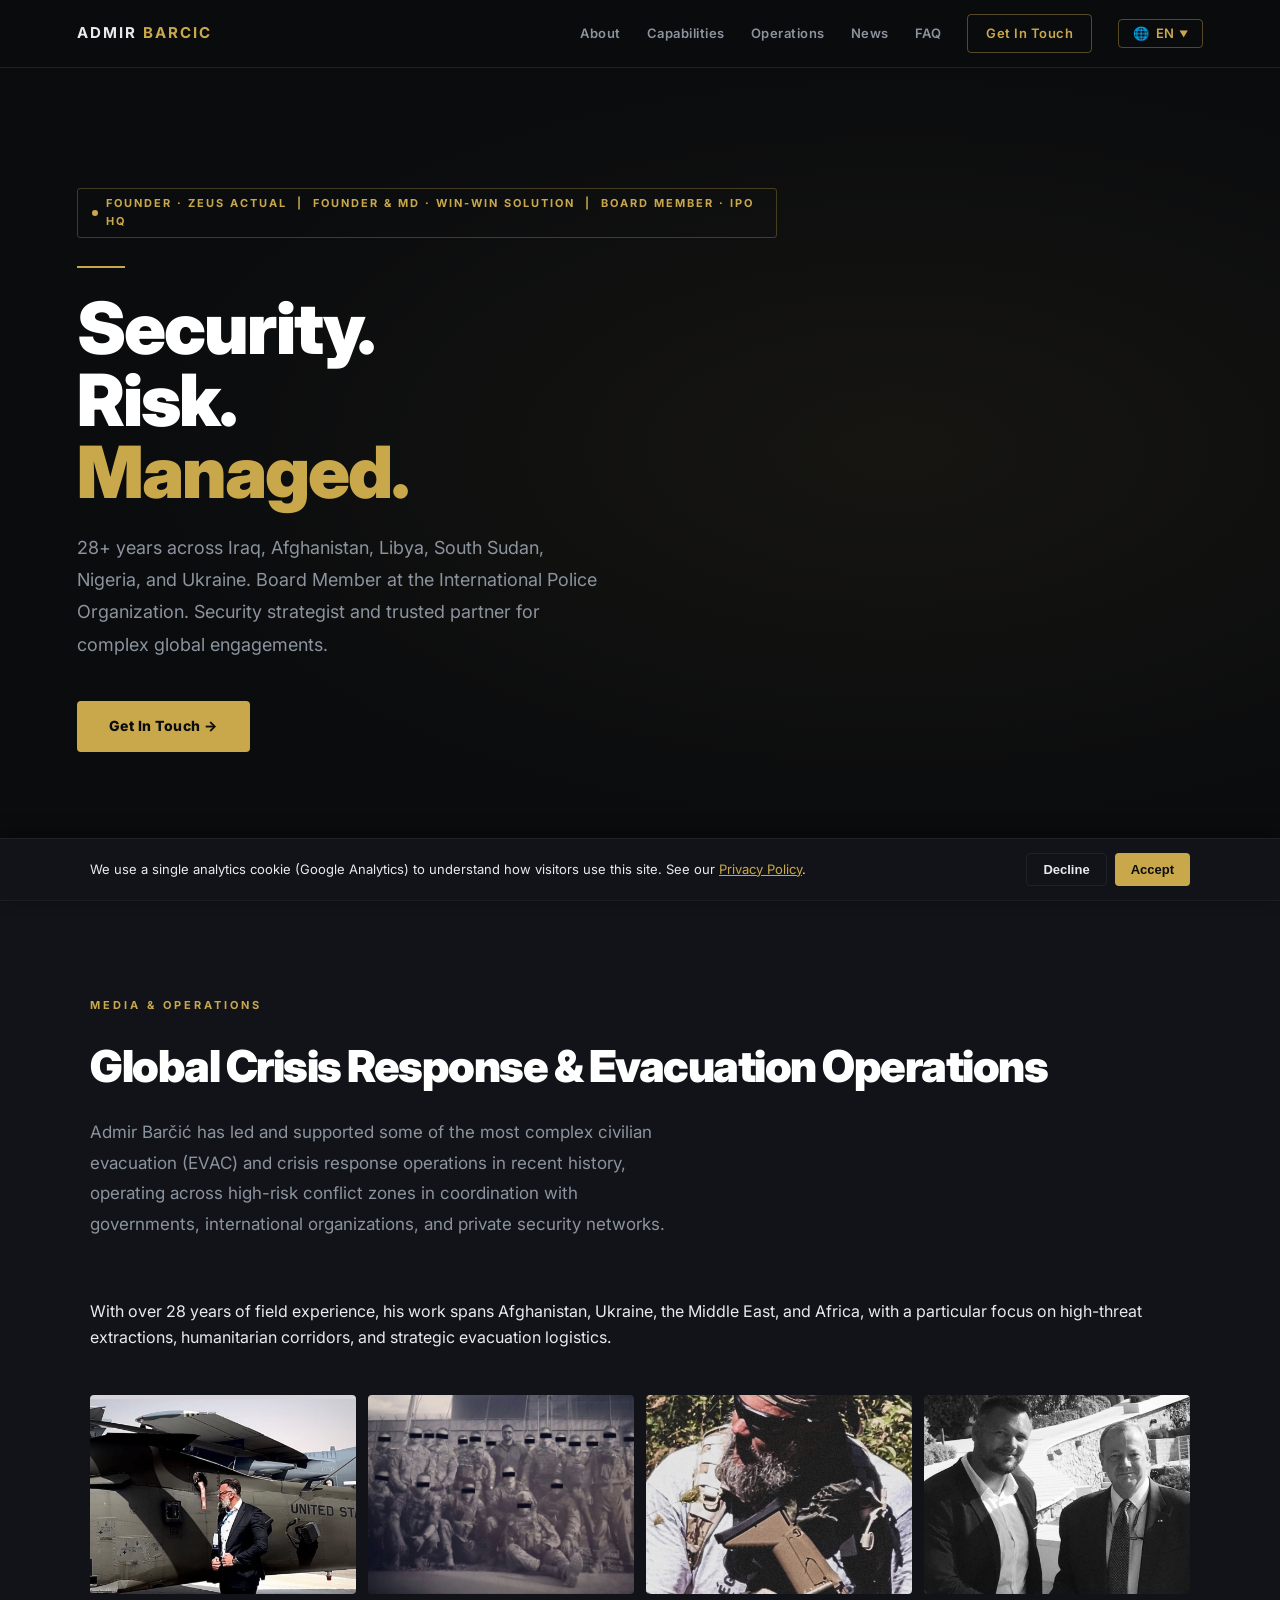
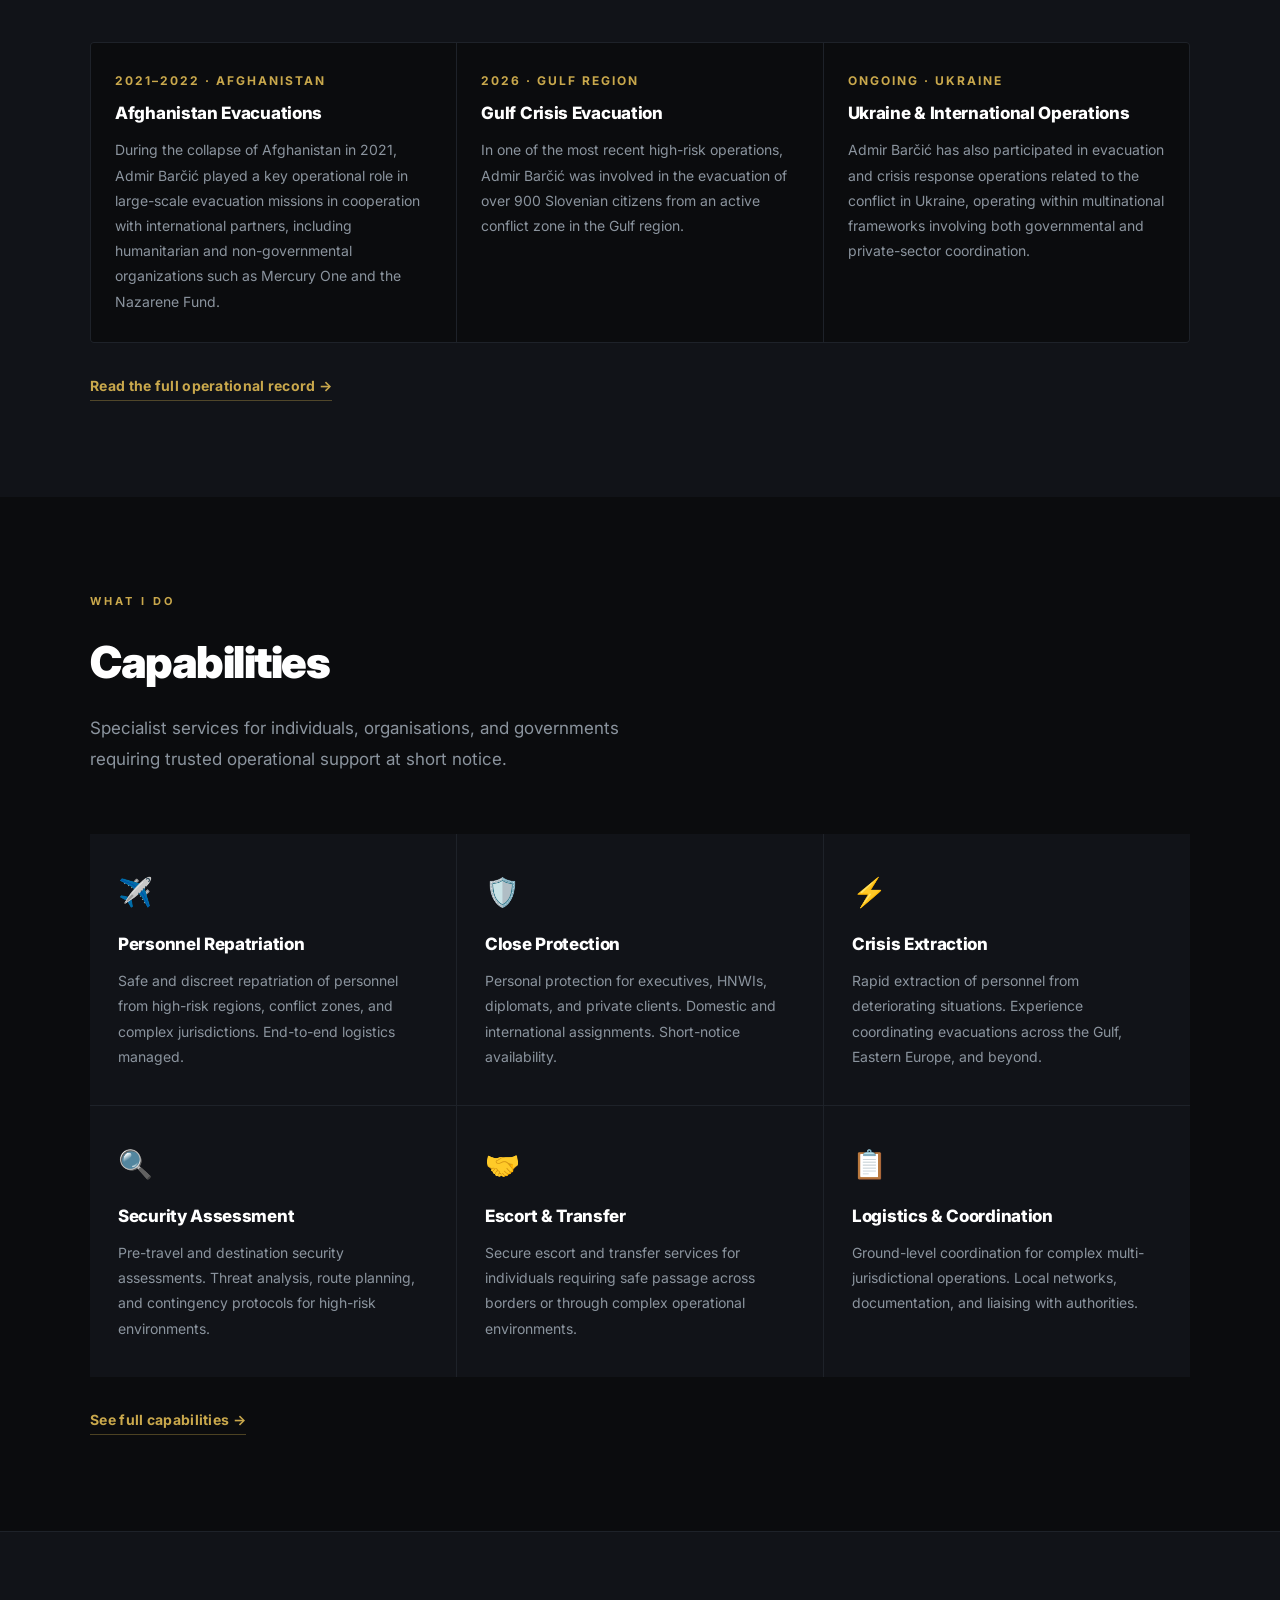
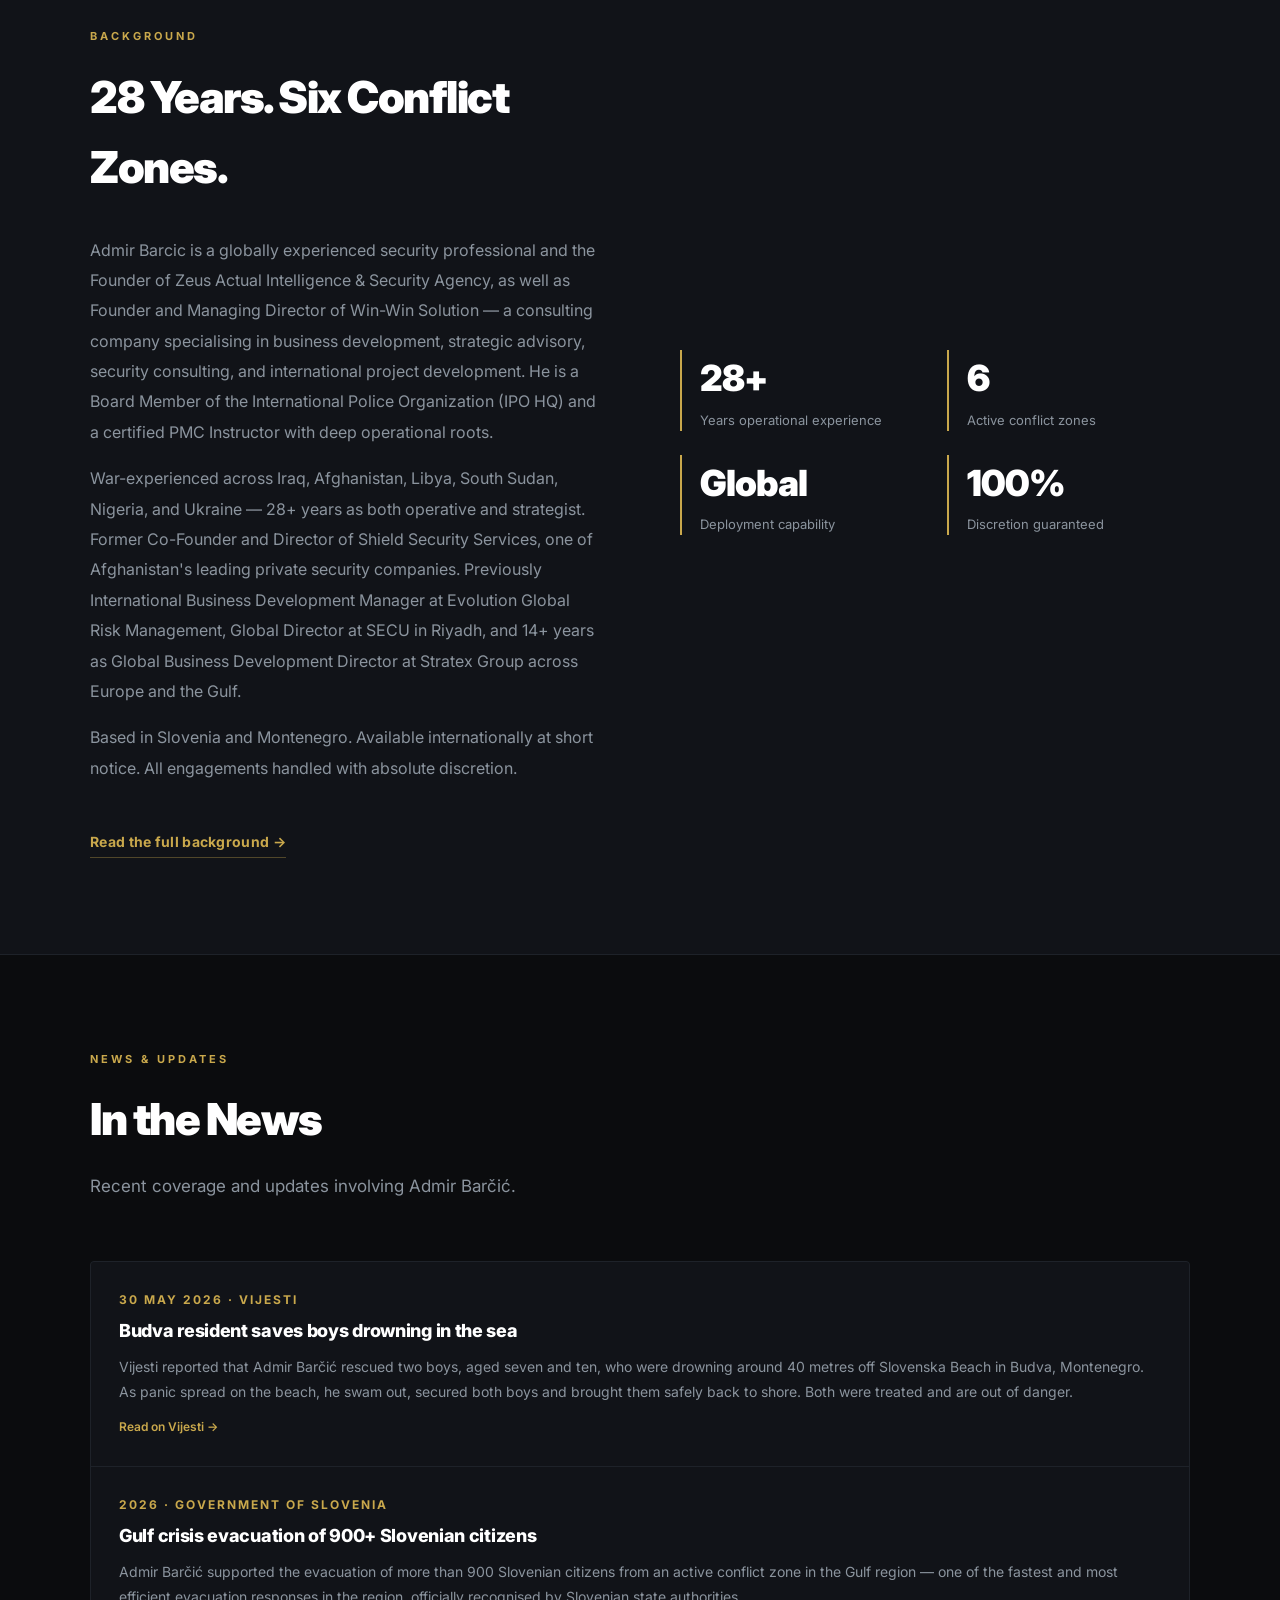
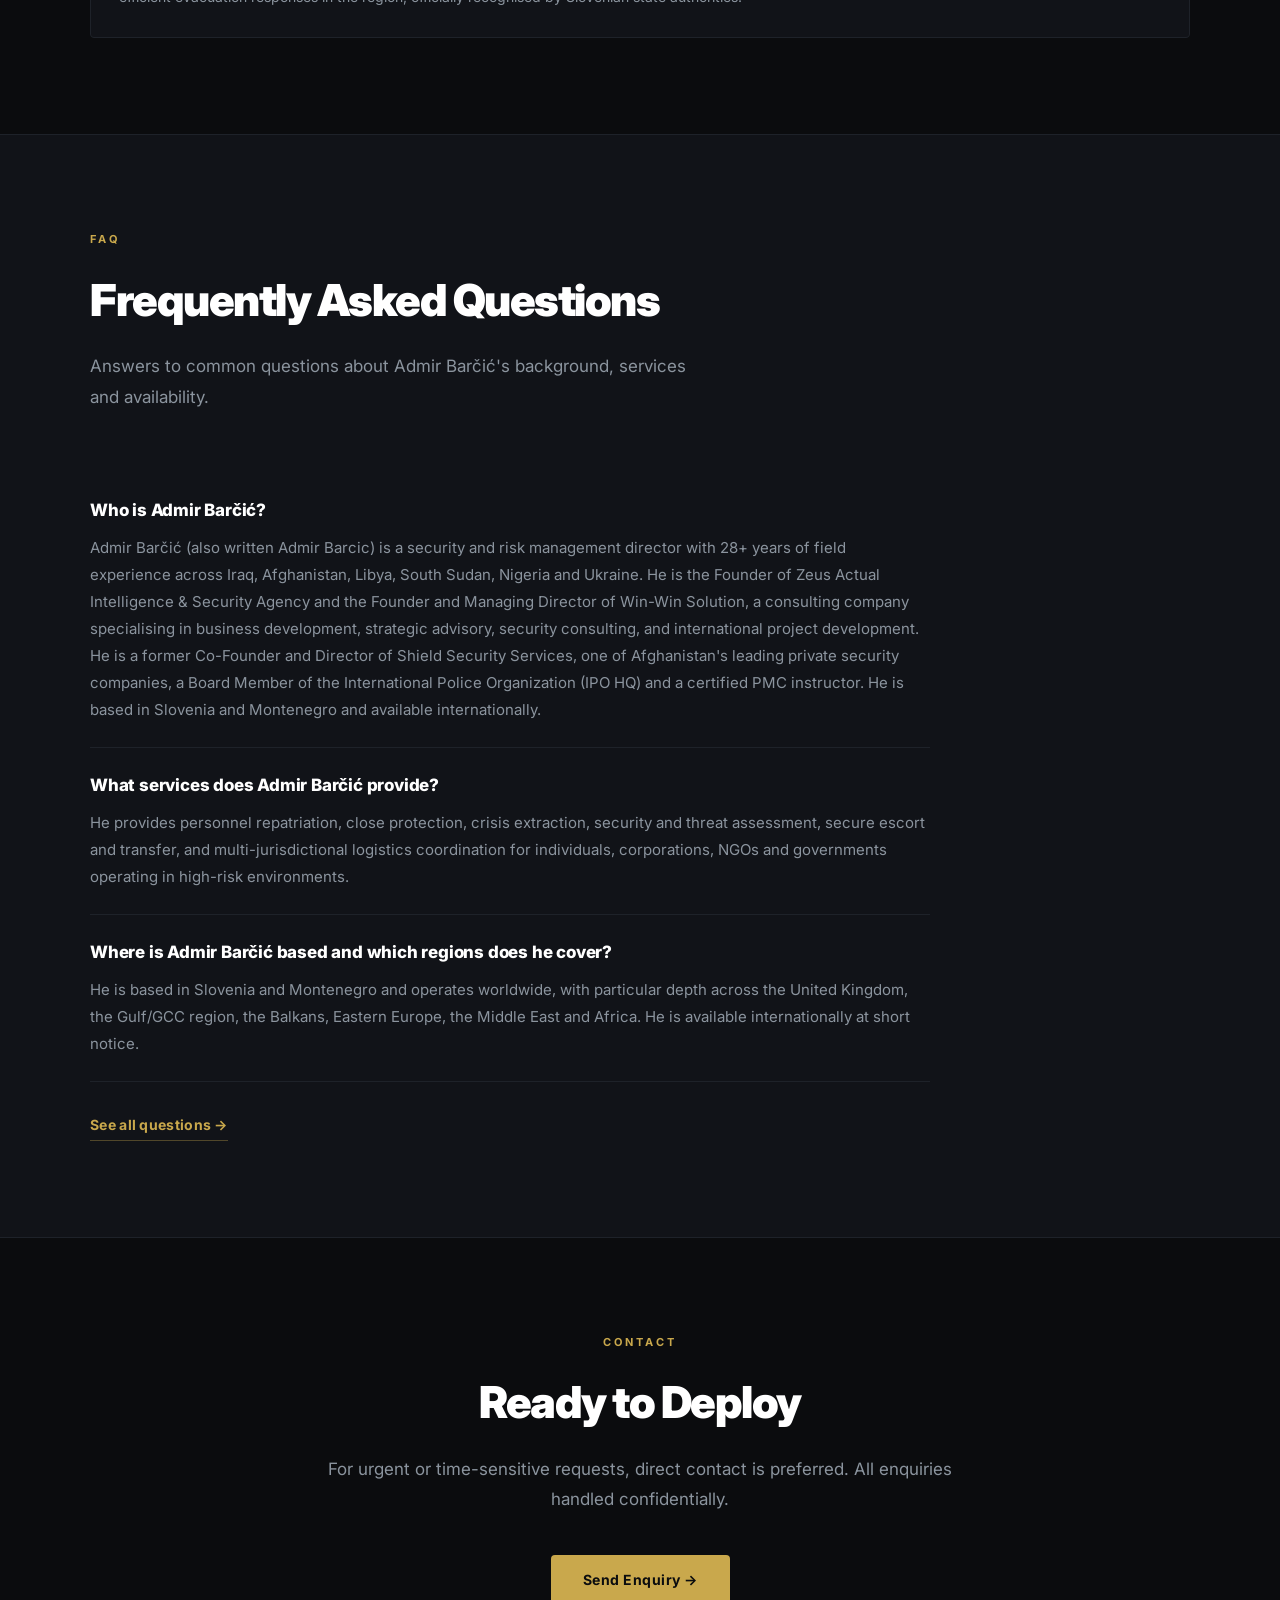
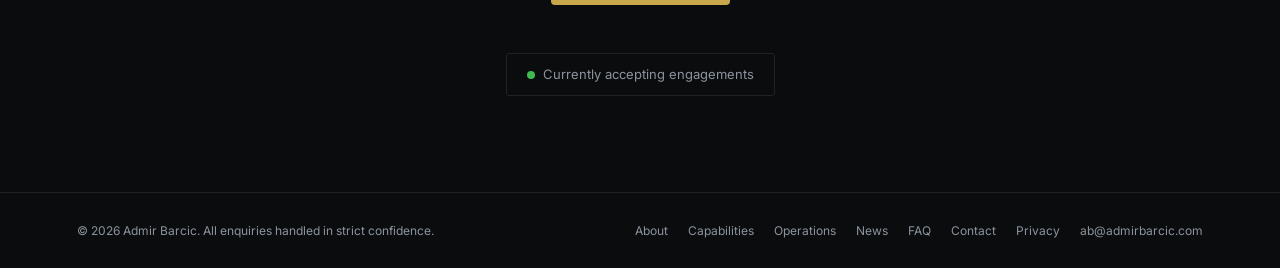
==== index.html @ 10a552c1 "Tidy site: mobile nav, consistent chrome, condensed homepage Navigation - Add a hamburger menu below" ====
<!DOCTYPE html>
<html lang="en">
<head>
<meta charset="UTF-8">
<meta name="viewport" content="width=device-width,initial-scale=1">
<title>Admir Barcic — Founder, Zeus Actual & Win-Win Solution | Security & Risk Management</title>
<meta name="description" content="Founder of Zeus Actual Intelligence &amp; Security Agency and Win-Win Solution, with 28+ years of security and risk management experience across Iraq, Afghanistan, Libya, South Sudan, Nigeria and Ukraine.">
<meta name="robots" content="index, follow">

<!-- Favicon -->
<link rel="icon" type="image/svg+xml" href="data:image/svg+xml,<svg xmlns='http://www.w3.org/2000/svg' viewBox='0 0 100 100'><rect width='100' height='100' rx='12' fill='%230b0c0e'/><text y='.9em' font-size='80' x='10' fill='%23c9a84c' font-family='serif' font-weight='bold'>A</text></svg>">
<link rel="shortcut icon" href="data:image/svg+xml,<svg xmlns='http://www.w3.org/2000/svg' viewBox='0 0 100 100'><rect width='100' height='100' rx='12' fill='%230b0c0e'/><text y='.9em' font-size='80' x='10' fill='%23c9a84c' font-family='serif' font-weight='bold'>A</text></svg>">

<!-- Open Graph -->
<meta property="og:type" content="website">
<meta property="og:url" content="https://admirbarcic.com">
<meta property="og:title" content="Admir Barcic — Founder, Zeus Actual & Win-Win Solution | Security & Risk Management">
<meta property="og:description" content="28+ years of security and risk management experience across Iraq, Afghanistan, Libya, South Sudan, Nigeria and Ukraine. Founder of Zeus Actual Intelligence &amp; Security Agency and Win-Win Solution.">
<meta property="og:image" content="https://admirbarcic.com/og-image.png">
<meta property="og:image:width" content="1200">
<meta property="og:image:height" content="630">
<meta property="og:site_name" content="Admir Barcic">

<!-- Twitter Card -->
<meta name="twitter:card" content="summary_large_image">
<meta name="twitter:title" content="Admir Barcic — Founder, Zeus Actual & Win-Win Solution | Security & Risk Management">
<meta name="twitter:description" content="28+ years of security and risk management experience across Iraq, Afghanistan, Libya, South Sudan, Nigeria and Ukraine.">
<meta name="twitter:image" content="https://admirbarcic.com/og-image.png">

<!-- SEO -->
<link rel="canonical" href="https://admirbarcic.com">
<meta name="author" content="Admir Barcic">
<meta name="keywords" content="security risk management, global director, crisis management, threat assessment, close protection, hostile environment, conflict zone security, personnel repatriation, crisis extraction, Afghanistan Iraq Libya security, Gulf evacuation, Balkans security, Zeus Actual Intelligence and Security Agency, Win-Win Solution, Shield Security Services">
<meta name="geo.region" content="GB">
<meta name="language" content="en">

<!-- Schema.org structured data -->
<script type="application/ld+json">
{
"@context": "https://schema.org",
"@graph": [
{
"@type": "Person",
"@id": "https://admirbarcic.com/#person",
"name": "Admir Barčić",
"alternateName": "Admir Barcic",
"jobTitle": "Founder, Zeus Actual Intelligence & Security Agency; Founder and Managing Director, Win-Win Solution",
"description": "Security and risk management strategist with 28+ years of field experience across Iraq, Afghanistan, Libya, South Sudan, Nigeria and Ukraine. Founder of Zeus Actual Intelligence & Security Agency and Founder and Managing Director of Win-Win Solution. Former Co-Founder and Director of Shield Security Services, one of Afghanistan's leading private security companies. Board Member at the International Police Organization (IPO HQ). PMC Instructor.",
"url": "https://admirbarcic.com/",
"image": "https://admirbarcic.com/admir.jpg",
"nationality": {"@type": "Country", "name": "Bosnia and Herzegovina"},
"homeLocation": {"@type": "Place", "name": "Budva, Montenegro"},
"workLocation": [
{"@type": "Country", "name": "Slovenia"},
{"@type": "Country", "name": "Montenegro"}
],
"email": "ab@admirbarcic.com",
"worksFor": [
{"@id": "https://admirbarcic.com/#zeus"},
{"@id": "https://admirbarcic.com/#winwin"}
],
"alumniOf": {"@id": "https://admirbarcic.com/#shield"},
"memberOf": {"@id": "https://admirbarcic.com/#ipo"},
"subjectOf": {"@id": "https://admirbarcic.com/#news-rescue"},
"knowsLanguage": ["English", "Slovenian", "Bosnian"],
"knowsAbout": [
"Security Risk Management",
"Crisis Management",
"Civilian Evacuation Operations",
"Threat Assessment",
"Close Protection",
"Hostile Environment Operations",
"Multi-jurisdictional Operations",
"Humanitarian Logistics",
"Private Military Contracting"
],
"hasOccupation": {
"@type": "Occupation",
"name": "Security & Risk Management Director",
"occupationalCategory": "Security Services"
}
},
{
"@type": "Organization",
"@id": "https://admirbarcic.com/#zeus",
"name": "Zeus Actual Intelligence & Security Agency",
"description": "Intelligence and security agency founded by Admir Barčić, providing intelligence, security and risk services to governments, international organisations and private clients.",
"founder": {"@id": "https://admirbarcic.com/#person"},
"employee": {"@id": "https://admirbarcic.com/#person"}
},
{
"@type": "Organization",
"@id": "https://admirbarcic.com/#winwin",
"name": "Win-Win Solution",
"description": "Consulting company specialising in business development, strategic advisory, security consulting, and international project development.",
"founder": {"@id": "https://admirbarcic.com/#person"},
"employee": {"@id": "https://admirbarcic.com/#person"}
},
{
"@type": "Organization",
"@id": "https://admirbarcic.com/#shield",
"name": "Shield Security Services",
"description": "One of Afghanistan's leading private security companies. Co-founded by Admir Barčić, who served as Director.",
"founder": {"@id": "https://admirbarcic.com/#person"}
},
{
"@type": "Organization",
"@id": "https://admirbarcic.com/#egrm",
"name": "Evolution Global Risk Management",
"description": "Global risk management firm providing security, crisis response and evacuation services to governments, international organisations and private clients."
},
{
"@type": "Organization",
"@id": "https://admirbarcic.com/#ipo",
"name": "International Police Organization",
"alternateName": "IPO HQ"
},
{
"@type": "NewsArticle",
"@id": "https://admirbarcic.com/#news-rescue",
"headline": "Budva resident saves boys drowning in the sea",
"datePublished": "2026-05-30",
"author": {"@type": "Person", "name": "Vuk Lajović"},
"publisher": {"@type": "NewsMediaOrganization", "name": "Vijesti", "url": "https://www.vijesti.me/"},
"url": "https://en.vijesti.me/news-b/society/810983/Budva-resident-saves-boys-drowning-in-the-sea",
"about": {"@id": "https://admirbarcic.com/#person"},
"description": "Admir Barčić rescued two boys, aged seven and ten, who were drowning off Slovenska Beach in Budva, Montenegro, swimming both safely to shore."
},
{
"@type": "ProfessionalService",
"@id": "https://admirbarcic.com/#service",
"name": "Admir Barčić — Security & Risk Consulting",
"url": "https://admirbarcic.com/",
"provider": {"@id": "https://admirbarcic.com/#person"},
"areaServed": [
{"@type": "Place", "name": "Worldwide"},
{"@type": "Country", "name": "United Kingdom"},
{"@type": "Place", "name": "Gulf Cooperation Council (GCC) region"},
{"@type": "Country", "name": "Slovenia"},
{"@type": "Country", "name": "Montenegro"},
{"@type": "Place", "name": "Balkans"},
{"@type": "Place", "name": "Middle East"},
{"@type": "Place", "name": "Africa"}
],
"availableChannel": {
"@type": "ServiceChannel",
"serviceUrl": "https://admirbarcic.com/#contact",
"availableLanguage": ["English", "Slovenian", "Bosnian"]
},
"serviceType": [
"Personnel Repatriation",
"Close Protection",
"Crisis Extraction",
"Security Assessment",
"Secure Escort and Transfer",
"Logistics and Multi-jurisdictional Coordination"
]
},
{
"@type": "WebSite",
"@id": "https://admirbarcic.com/#website",
"url": "https://admirbarcic.com/",
"name": "Admir Barčić",
"publisher": {"@id": "https://admirbarcic.com/#person"},
"inLanguage": "en"
}
]
}
</script>
<link rel="preconnect" href="https://fonts.googleapis.com">
<link rel="preconnect" href="https://fonts.gstatic.com" crossorigin>
<link href="https://fonts.googleapis.com/css2?family=Inter:wght@400;500;600;700;800;900&display=swap" rel="stylesheet">
<link rel="stylesheet" href="/css/site.css">
<style>
html,body{background:var(--bg);color:var(--text);font-family:'Inter',sans-serif;line-height:1.6;-webkit-font-smoothing:antialiased;overflow-x:hidden}


/* HERO */
.hero{min-height:100vh;display:flex;align-items:center;padding:120px 6% 80px;position:relative;overflow:hidden}
.hero::before{content:'';position:absolute;top:0;left:0;right:0;bottom:0;background:radial-gradient(ellipse at 70% 50%,rgba(201,168,76,.06) 0%,transparent 60%)}
.hero-inner{max-width:700px;position:relative;z-index:1}
.hero-badge{display:inline-flex;align-items:center;gap:8px;font-size:11px;font-weight:700;text-transform:uppercase;letter-spacing:2px;color:var(--accent);margin-bottom:28px;padding:6px 14px;border:1px solid rgba(201,168,76,.3);border-radius:3px}
.hero-badge::before{content:'';width:6px;height:6px;background:var(--accent);border-radius:50%;animation:pulse 2s infinite}
@keyframes pulse{0%,100%{opacity:1}50%{opacity:.3}}
h1{font-size:clamp(36px,6vw,72px);font-weight:900;letter-spacing:-2px;line-height:1.0;margin-bottom:24px;color:#fff}
h1 span{color:var(--accent)}
.hero-sub{font-size:18px;color:var(--muted);max-width:520px;line-height:1.8;margin-bottom:40px}
.hero-cta{display:inline-block;background:var(--accent);color:#0b0c0e;padding:14px 32px;font-size:14px;font-weight:800;text-decoration:none;letter-spacing:.5px;border-radius:4px;transition:.2s}
.hero-cta:hover{opacity:.85}
.hero-divider{width:48px;height:2px;background:var(--accent);margin-bottom:24px}
@media(max-width:900px){.hero{min-height:0;padding:112px 6% 64px}.hero-badge{line-height:1.7}}

/* SERVICES */
section{padding:96px 6%}
.section-inner{max-width:1100px;margin:0 auto}
.section-label{font-size:11px;font-weight:700;text-transform:uppercase;letter-spacing:3px;color:var(--accent);margin-bottom:16px}
h2{font-size:clamp(28px,4vw,44px);font-weight:900;letter-spacing:-1.5px;color:#fff;margin-bottom:16px}
.section-intro{font-size:17px;color:var(--muted);max-width:600px;line-height:1.8;margin-bottom:60px}

.services-grid{display:grid;grid-template-columns:repeat(3,1fr);gap:1px;background:var(--border)}
@media(max-width:700px){.services-grid{grid-template-columns:1fr}}
.service-card{background:var(--surface);padding:36px 28px;transition:.2s}
.service-card:hover{background:#161b22}
.service-icon{font-size:28px;margin-bottom:16px}
.service-card h3{font-size:17px;font-weight:800;color:#fff;margin-bottom:10px;letter-spacing:-.3px}
.service-card p{font-size:14px;color:var(--muted);line-height:1.8}

/* PROFILE */
.profile-section{background:var(--surface);border-top:1px solid var(--border);border-bottom:1px solid var(--border)}
.profile-inner{max-width:1100px;margin:0 auto;display:grid;grid-template-columns:1fr 1fr;gap:80px;align-items:center}
@media(max-width:768px){.profile-inner{grid-template-columns:1fr;gap:40px}}
.profile-stats{display:grid;grid-template-columns:1fr 1fr;gap:24px}
.stat{border-left:2px solid var(--accent);padding-left:18px}
.stat-num{font-size:36px;font-weight:900;color:#fff;letter-spacing:-1px}
.stat-label{font-size:13px;color:var(--muted);margin-top:2px}
.profile-text p{font-size:16px;color:var(--muted);line-height:1.9;margin-bottom:16px}

/* NEWS */
.news-list{display:grid;gap:1px;background:var(--border);border:1px solid var(--border);border-radius:4px;overflow:hidden}
.news-item{background:var(--surface);padding:28px;display:block;text-decoration:none;transition:.2s}
a.news-item:hover{background:#161b22}
.news-date{font-size:12px;font-weight:700;text-transform:uppercase;letter-spacing:2px;color:var(--accent);margin-bottom:8px}
.news-item h3{font-size:18px;font-weight:800;color:#fff;margin-bottom:8px;letter-spacing:-.3px}
.news-item p{font-size:14px;color:var(--muted);line-height:1.8}
.news-source{font-size:12px;font-weight:600;color:var(--accent);margin-top:12px;display:inline-block}

/* OPERATIONS MEDIA */
.ops-media{display:grid;grid-template-columns:repeat(4,1fr);gap:12px;margin:44px 0 0}
.ops-media img{width:100%;height:auto;aspect-ratio:4/3;object-fit:cover;object-position:center 25%;border-radius:4px;display:block}
@media(max-width:820px){.ops-media{grid-template-columns:repeat(2,1fr)}}

/* OPERATIONS HIGHLIGHTS */
.op-grid{display:grid;grid-template-columns:repeat(3,1fr);gap:1px;background:var(--border);border:1px solid var(--border);border-radius:4px;overflow:hidden;margin-top:48px}
@media(max-width:820px){.op-grid{grid-template-columns:1fr}}
.op-card{background:var(--bg);padding:28px 24px}
.op-date{font-size:12px;font-weight:700;text-transform:uppercase;letter-spacing:2px;color:var(--accent);margin-bottom:10px}
.op-card h3{font-size:17px;font-weight:800;color:#fff;margin-bottom:10px;letter-spacing:-.3px}
.op-card p{font-size:14px;color:var(--muted);line-height:1.8}

/* SECTION "read more" LINK */
.section-more{display:inline-block;margin-top:32px;font-size:14px;font-weight:700;color:var(--accent);text-decoration:none;letter-spacing:.3px;border-bottom:1px solid rgba(201,168,76,.35);padding-bottom:3px;transition:.2s}
.section-more:hover{border-bottom-color:var(--accent)}

/* FAQ */
.faq-list{max-width:840px}
.faq-item{border-bottom:1px solid var(--border);padding:24px 0}
.faq-item h3{font-size:17px;font-weight:800;color:#fff;margin-bottom:10px;letter-spacing:-.2px}
.faq-item p{font-size:15px;color:var(--muted);line-height:1.8}

/* CONTACT */
.contact-section{background:var(--bg)}
.contact-box{max-width:680px;margin:0 auto;text-align:center}
.contact-box h2{margin-bottom:16px}
.contact-box p{font-size:17px;color:var(--muted);margin-bottom:40px;line-height:1.8}
.contact-options{display:flex;gap:16px;justify-content:center;flex-wrap:wrap}
.contact-btn{padding:14px 32px;font-size:14px;font-weight:700;text-decoration:none;border-radius:4px;letter-spacing:.5px;transition:.2s}
.contact-btn.primary{background:var(--accent);color:#0b0c0e}
.contact-btn.primary:hover{opacity:.85}
.contact-btn.secondary{border:1px solid var(--border);color:var(--text)}
.contact-btn.secondary:hover{border-color:rgba(201,168,76,.4);color:var(--accent)}
.availability{display:inline-flex;align-items:center;gap:8px;font-size:13px;color:var(--muted);margin-top:28px;padding:10px 20px;border:1px solid var(--border);border-radius:3px}
.dot{width:8px;height:8px;background:#3fb950;border-radius:50%;animation:pulse 2s infinite}

</style>
</head>
<body>

<nav>
<a href="/" class="logo">Admir <span>Barcic</span></a>
<button class="nav-toggle" type="button" aria-label="Open menu" aria-expanded="false" aria-controls="nav-links"><span></span><span></span><span></span></button>
<div class="nav-links" id="nav-links">
<a href="/about.html" class="nav-link">About</a>
<a href="/capabilities.html" class="nav-link">Capabilities</a>
<a href="/operations/" class="nav-link">Operations</a>
<a href="/#news" class="nav-link">News</a>
<a href="/faq.html" class="nav-link">FAQ</a>
<a href="/contact.html" class="nav-cta">Get In Touch</a>
</div>
</nav>

<!-- HERO -->
<div class="hero">
<div class="hero-inner">
<div class="hero-badge">Founder · Zeus Actual &nbsp;|&nbsp; Founder &amp; MD · Win-Win Solution &nbsp;|&nbsp; Board Member · IPO HQ</div>
<div class="hero-divider"></div>
<h1>Security.<br>Risk.<br><span>Managed.</span></h1>
<p class="hero-sub">28+ years across Iraq, Afghanistan, Libya, South Sudan, Nigeria, and Ukraine. Board Member at the International Police Organization. Security strategist and trusted partner for complex global engagements.</p>
<a href="#contact" class="hero-cta">Get In Touch &rarr;</a>
</div>
</div>

<!-- OPERATIONS -->
<section id="operations" style="background:var(--surface);border-top:1px solid var(--border)">
<div class="section-inner">
<div class="section-label">Media & Operations</div>
<h2>Global Crisis Response & Evacuation Operations</h2>
<p class="section-intro">Admir Barčić has led and supported some of the most complex civilian evacuation (EVAC) and crisis response operations in recent history, operating across high-risk conflict zones in coordination with governments, international organizations, and private security networks.</p>

<p style="margin-bottom:40px">With over 28 years of field experience, his work spans Afghanistan, Ukraine, the Middle East, and Africa, with a particular focus on high-threat extractions, humanitarian corridors, and strategic evacuation logistics.</p>

<div class="ops-media">
<img src="admir-ops-1.jpg" alt="Admir Barčić coordinating field operations in a high-risk zone" width="961" height="1280" loading="lazy" decoding="async">
<img src="admir-ops-2.jpg" alt="Global crisis response operations overseen by Admir Barčić" width="1280" height="885" loading="lazy" decoding="async">
<img src="admir-ops-3.jpg" alt="Civilian evacuation operations coordinated by Admir Barčić" width="966" height="1210" loading="lazy" decoding="async">
<img src="admir-ops-4.jpg" alt="International security operations with Admir Barčić" width="966" height="967" loading="lazy" decoding="async">
</div>

<div class="op-grid">
<div class="op-card">
<div class="op-date">2021&ndash;2022 &middot; Afghanistan</div>
<h3>Afghanistan Evacuations</h3>
<p>During the collapse of Afghanistan in 2021, Admir Barčić played a key operational role in large-scale evacuation missions in cooperation with international partners, including humanitarian and non-governmental organizations such as Mercury One and the Nazarene Fund.</p>
</div>
<div class="op-card">
<div class="op-date">2026 &middot; Gulf region</div>
<h3>Gulf Crisis Evacuation</h3>
<p>In one of the most recent high-risk operations, Admir Barčić was involved in the evacuation of over 900 Slovenian citizens from an active conflict zone in the Gulf region.</p>
</div>
<div class="op-card">
<div class="op-date">Ongoing &middot; Ukraine</div>
<h3>Ukraine &amp; International Operations</h3>
<p>Admir Barčić has also participated in evacuation and crisis response operations related to the conflict in Ukraine, operating within multinational frameworks involving both governmental and private-sector coordination.</p>
</div>
</div>
<a class="section-more" href="/operations/">Read the full operational record &rarr;</a>
</div>
</section>

<!-- SERVICES -->
<section id="services">
<div class="section-inner">
<div class="section-label">What I Do</div>
<h2>Capabilities</h2>
<p class="section-intro">Specialist services for individuals, organisations, and governments requiring trusted operational support at short notice.</p>
<div class="services-grid">
<div class="service-card">
<div class="service-icon">✈️</div>
<h3>Personnel Repatriation</h3>
<p>Safe and discreet repatriation of personnel from high-risk regions, conflict zones, and complex jurisdictions. End-to-end logistics managed.</p>
</div>
<div class="service-card">
<div class="service-icon">🛡️</div>
<h3>Close Protection</h3>
<p>Personal protection for executives, HNWIs, diplomats, and private clients. Domestic and international assignments. Short-notice availability.</p>
</div>
<div class="service-card">
<div class="service-icon">⚡</div>
<h3>Crisis Extraction</h3>
<p>Rapid extraction of personnel from deteriorating situations. Experience coordinating evacuations across the Gulf, Eastern Europe, and beyond.</p>
</div>
<div class="service-card">
<div class="service-icon">🔍</div>
<h3>Security Assessment</h3>
<p>Pre-travel and destination security assessments. Threat analysis, route planning, and contingency protocols for high-risk environments.</p>
</div>
<div class="service-card">
<div class="service-icon">🤝</div>
<h3>Escort & Transfer</h3>
<p>Secure escort and transfer services for individuals requiring safe passage across borders or through complex operational environments.</p>
</div>
<div class="service-card">
<div class="service-icon">📋</div>
<h3>Logistics & Coordination</h3>
<p>Ground-level coordination for complex multi-jurisdictional operations. Local networks, documentation, and liaising with authorities.</p>
</div>
</div>
<a class="section-more" href="/capabilities.html">See full capabilities &rarr;</a>
</div>
</section>

<!-- PROFILE -->
<section class="profile-section" id="about">
<div class="profile-inner">
<div>
<div class="section-label">Background</div>
<h2>28 Years. Six Conflict Zones.</h2>
<div style="margin-top:32px">
<div class="profile-text">
<p>Admir Barcic is a globally experienced security professional and the Founder of Zeus Actual Intelligence &amp; Security Agency, as well as Founder and Managing Director of Win-Win Solution — a consulting company specialising in business development, strategic advisory, security consulting, and international project development. He is a Board Member of the International Police Organization (IPO HQ) and a certified PMC Instructor with deep operational roots.</p>
<p>War-experienced across Iraq, Afghanistan, Libya, South Sudan, Nigeria, and Ukraine — 28+ years as both operative and strategist. Former Co-Founder and Director of Shield Security Services, one of Afghanistan's leading private security companies. Previously International Business Development Manager at Evolution Global Risk Management, Global Director at SECU in Riyadh, and 14+ years as Global Business Development Director at Stratex Group across Europe and the Gulf.</p>
<p>Based in Slovenia and Montenegro. Available internationally at short notice. All engagements handled with absolute discretion.</p>
<a class="section-more" href="/about.html">Read the full background &rarr;</a>
</div>
</div>
</div>
<div class="profile-stats">
<div class="stat">
<div class="stat-num">28+</div>
<div class="stat-label">Years operational experience</div>
</div>
<div class="stat">
<div class="stat-num">6</div>
<div class="stat-label">Active conflict zones</div>
</div>
<div class="stat">
<div class="stat-num">Global</div>
<div class="stat-label">Deployment capability</div>
</div>
<div class="stat">
<div class="stat-num">100%</div>
<div class="stat-label">Discretion guaranteed</div>
</div>
</div>
</div>
</section>

<!-- NEWS -->
<section id="news">
<div class="section-inner">
<div class="section-label">News & Updates</div>
<h2>In the News</h2>
<p class="section-intro">Recent coverage and updates involving Admir Barčić.</p>
<div class="news-list">
<a class="news-item" href="https://en.vijesti.me/news-b/society/810983/Budva-resident-saves-boys-drowning-in-the-sea" target="_blank" rel="noopener">
<div class="news-date">30 May 2026 · Vijesti</div>
<h3>Budva resident saves boys drowning in the sea</h3>
<p>Vijesti reported that Admir Barčić rescued two boys, aged seven and ten, who were drowning around 40 metres off Slovenska Beach in Budva, Montenegro. As panic spread on the beach, he swam out, secured both boys and brought them safely back to shore. Both were treated and are out of danger.</p>
<span class="news-source">Read on Vijesti &rarr;</span>
</a>
<div class="news-item">
<div class="news-date">2026 · Government of Slovenia</div>
<h3>Gulf crisis evacuation of 900+ Slovenian citizens</h3>
<p>Admir Barčić supported the evacuation of more than 900 Slovenian citizens from an active conflict zone in the Gulf region — one of the fastest and most efficient evacuation responses in the region, officially recognised by Slovenian state authorities.</p>
</div>
</div>
</div>
</section>

<!-- FAQ -->
<section id="faq" style="background:var(--surface);border-top:1px solid var(--border);border-bottom:1px solid var(--border)">
<div class="section-inner">
<div class="section-label">FAQ</div>
<h2>Frequently Asked Questions</h2>
<p class="section-intro">Answers to common questions about Admir Barčić's background, services and availability.</p>
<div class="faq-list">
<div class="faq-item">
<h3>Who is Admir Barčić?</h3>
<p>Admir Barčić (also written Admir Barcic) is a security and risk management director with 28+ years of field experience across Iraq, Afghanistan, Libya, South Sudan, Nigeria and Ukraine. He is the Founder of Zeus Actual Intelligence &amp; Security Agency and the Founder and Managing Director of Win-Win Solution, a consulting company specialising in business development, strategic advisory, security consulting, and international project development. He is a former Co-Founder and Director of Shield Security Services, one of Afghanistan's leading private security companies, a Board Member of the International Police Organization (IPO HQ) and a certified PMC instructor. He is based in Slovenia and Montenegro and available internationally.</p>
</div>
<div class="faq-item">
<h3>What services does Admir Barčić provide?</h3>
<p>He provides personnel repatriation, close protection, crisis extraction, security and threat assessment, secure escort and transfer, and multi-jurisdictional logistics coordination for individuals, corporations, NGOs and governments operating in high-risk environments.</p>
</div>
<div class="faq-item">
<h3>Where is Admir Barčić based and which regions does he cover?</h3>
<p>He is based in Slovenia and Montenegro and operates worldwide, with particular depth across the United Kingdom, the Gulf/GCC region, the Balkans, Eastern Europe, the Middle East and Africa. He is available internationally at short notice.</p>
</div>
</div>
<a class="section-more" href="/faq.html">See all questions &rarr;</a>
</div>
</section>

<!-- CONTACT -->
<section class="contact-section" id="contact">
<div class="contact-box">
<div class="section-label" style="text-align:center">Contact</div>
<h2>Ready to Deploy</h2>
<p>For urgent or time-sensitive requests, direct contact is preferred. All enquiries handled confidentially.</p>
<div class="contact-options">
<a href="mailto:ab@admirbarcic.com" class="contact-btn primary">Send Enquiry &rarr;</a>
</div>
<div style="margin-top:20px">
<span class="availability"><span class="dot"></span>Currently accepting engagements</span>
</div>
</div>
</section>

<footer>
<p>&copy; 2026 Admir Barcic. All enquiries handled in strict confidence.</p>
<div class="footer-links">
<a href="/about.html">About</a>
<a href="/capabilities.html">Capabilities</a>
<a href="/operations/">Operations</a>
<a href="/#news">News</a>
<a href="/faq.html">FAQ</a>
<a href="/contact.html">Contact</a>
<a href="/privacy.html">Privacy</a>
<a href="mailto:ab@admirbarcic.com">ab@admirbarcic.com</a>
</div>
</footer>

<script src="/js/nav.js" defer></script>
<script src="/js/lang-switcher.js" defer></script>
<script src="/js/analytics.js" defer></script>

</body>
</html>
---- css/site.css ----
/* site.css — shared navigation, footer and layout rhythm.
   Loaded by every page before any page-specific styles. */

*{box-sizing:border-box;margin:0;padding:0}

:root{
--bg:#0b0c0e;
--surface:#111318;
--border:#1e2229;
--text:#e8eaed;
--muted:#8b949e;
--accent:#c9a84c;
--accent-dim:rgba(201,168,76,.1);
--nav-h:66px;
}

/* Fixed nav overlaps in-page anchors without this. */
[id]{scroll-margin-top:calc(var(--nav-h) + 24px)}
html{scroll-behavior:smooth}
@media(prefers-reduced-motion:reduce){html{scroll-behavior:auto}}

/* NAV */
nav{position:fixed;top:0;left:0;right:0;z-index:100;min-height:var(--nav-h);padding:14px 6%;display:flex;justify-content:space-between;align-items:center;gap:20px;border-bottom:1px solid var(--border);background:rgba(11,12,14,.94);backdrop-filter:blur(12px)}
nav .logo{font-size:15px;font-weight:700;letter-spacing:2px;text-transform:uppercase;color:var(--text);text-decoration:none;white-space:nowrap}
nav .logo span{color:var(--accent)}
nav .nav-links{display:flex;gap:26px;align-items:center}
nav .nav-link{font-size:13px;font-weight:600;color:var(--muted);text-decoration:none;letter-spacing:.5px;white-space:nowrap;transition:color .2s}
nav .nav-link:hover,nav .nav-link[aria-current="page"]{color:var(--accent)}
nav .nav-cta{font-size:13px;font-weight:600;color:var(--accent);text-decoration:none;border:1px solid rgba(201,168,76,.4);padding:8px 18px;border-radius:4px;letter-spacing:.5px;white-space:nowrap;transition:background .2s}
nav .nav-cta:hover{background:var(--accent-dim)}

/* Hamburger — hidden on desktop */
.nav-toggle{display:none;width:42px;height:36px;flex-direction:column;justify-content:center;gap:5px;background:transparent;border:1px solid rgba(201,168,76,.35);border-radius:4px;cursor:pointer;padding:0 9px}
.nav-toggle span{display:block;height:2px;width:100%;background:var(--accent);border-radius:2px;transition:transform .22s,opacity .22s}
nav.open .nav-toggle span:nth-child(1){transform:translateY(7px) rotate(45deg)}
nav.open .nav-toggle span:nth-child(2){opacity:0}
nav.open .nav-toggle span:nth-child(3){transform:translateY(-7px) rotate(-45deg)}

@media(max-width:900px){
  .nav-toggle{display:flex}
  nav{flex-wrap:nowrap}
  nav .nav-links{display:none;position:absolute;top:100%;left:0;right:0;flex-direction:column;align-items:stretch;gap:0;background:var(--surface);border-bottom:1px solid var(--border);box-shadow:0 12px 32px rgba(0,0,0,.5);max-height:calc(100vh - var(--nav-h));overflow-y:auto}
  nav.open .nav-links{display:flex}
  nav .nav-links>*{padding:15px 6%;border-top:1px solid var(--border)}
  nav .nav-cta{border:0;border-top:1px solid var(--border);border-radius:0;color:var(--accent)}
  nav .nav-cta:hover{background:var(--accent-dim)}
  #ab-lang-switcher{width:100%}
  #ab-lang-switcher>button{width:100%;justify-content:flex-start}
}

/* FOOTER */
footer{border-top:1px solid var(--border);padding:28px 6%;display:flex;justify-content:space-between;align-items:center;flex-wrap:wrap;gap:16px}
footer p{font-size:12px;color:var(--muted);margin:0}
footer .footer-links{display:flex;gap:20px;flex-wrap:wrap;align-items:center}
footer a{font-size:12px;color:var(--muted);text-decoration:none;transition:color .2s}
footer a:hover{color:var(--accent)}
@media(max-width:640px){
  footer{flex-direction:column;align-items:flex-start;gap:14px}
  footer .footer-links{gap:14px 18px}
}
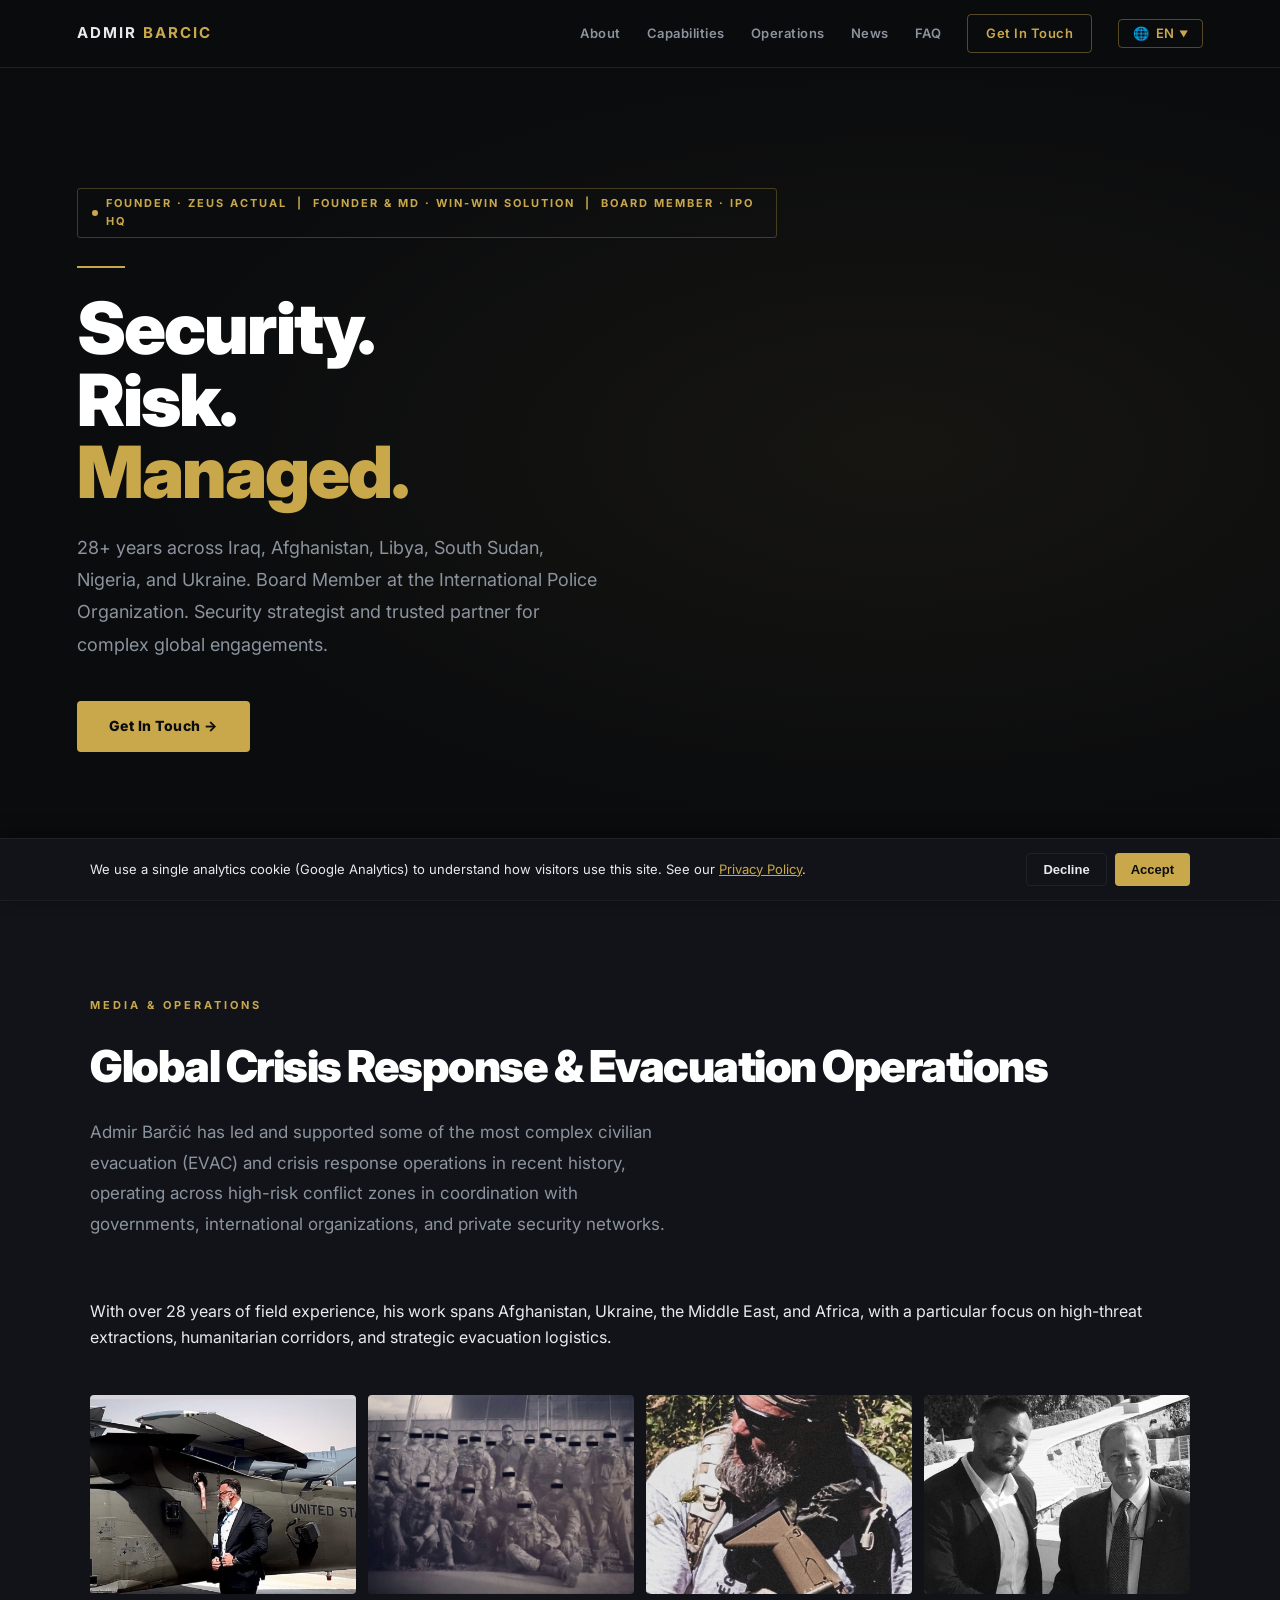
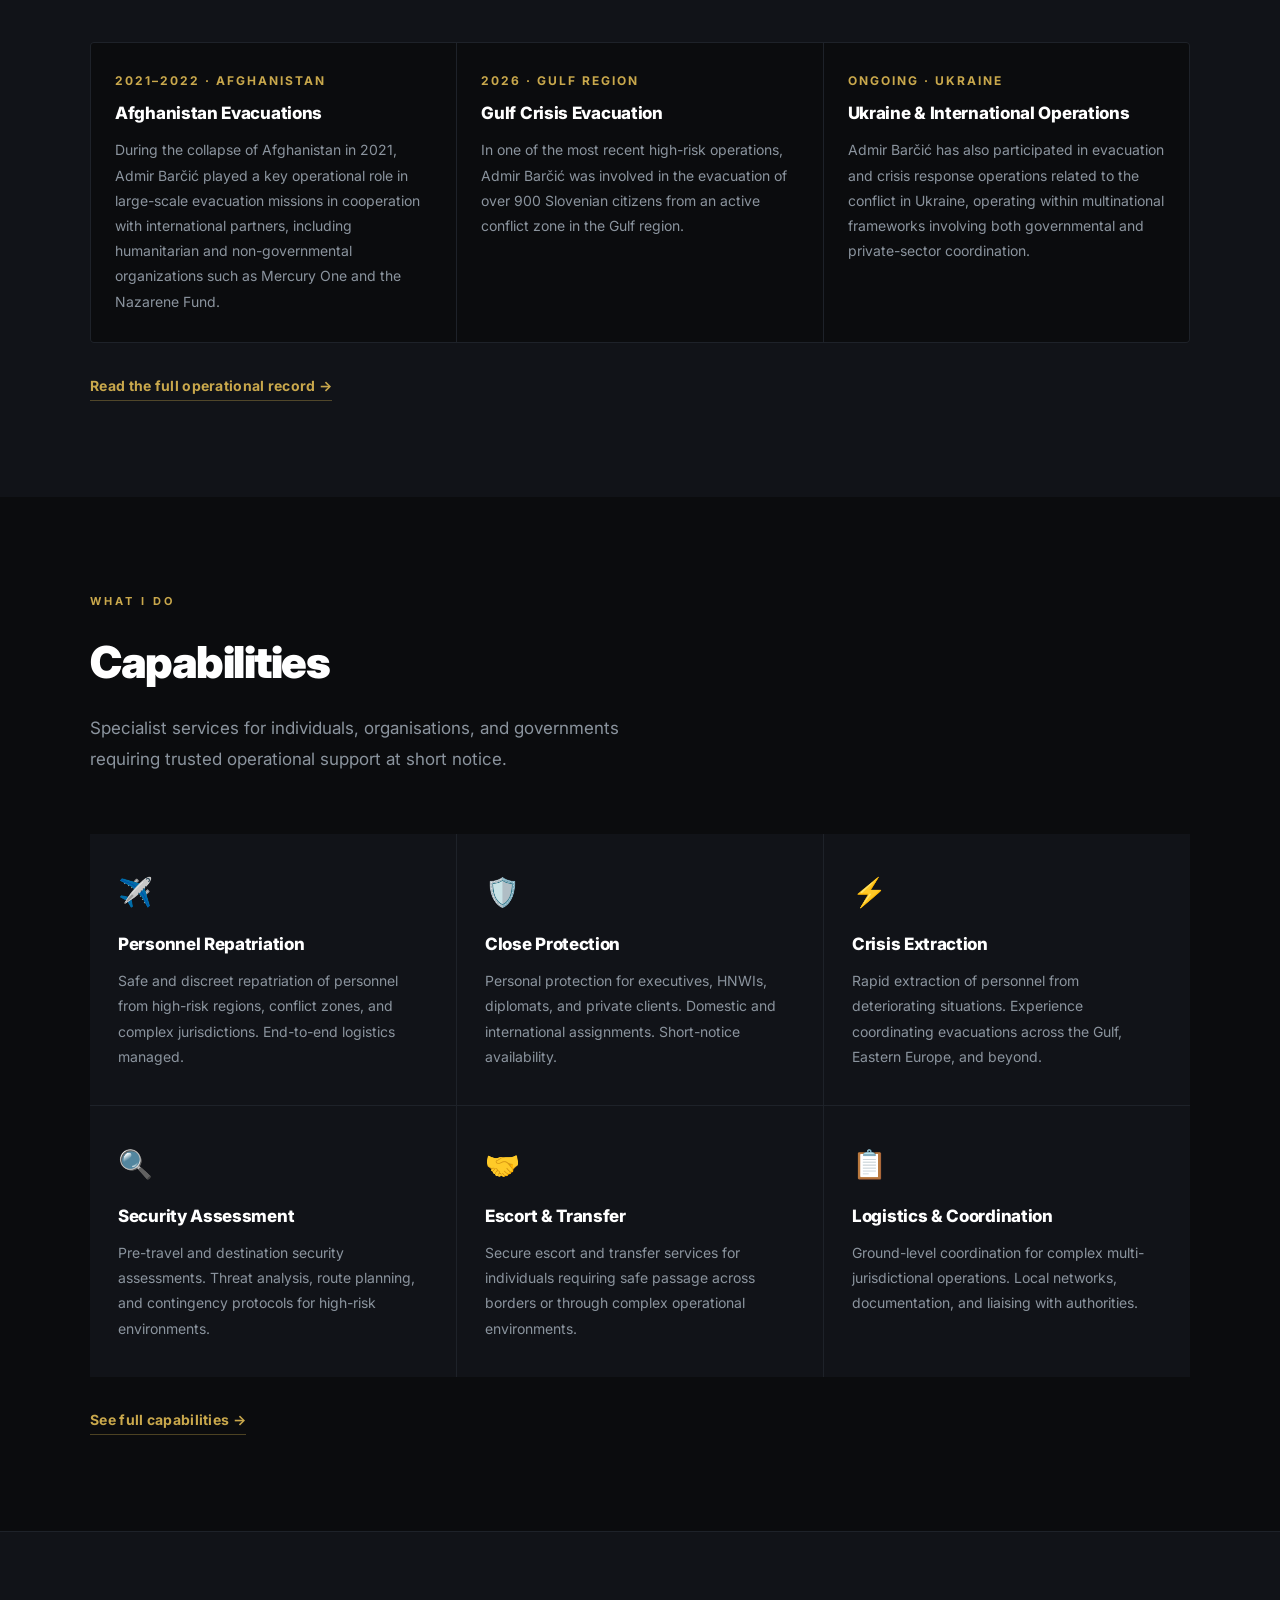
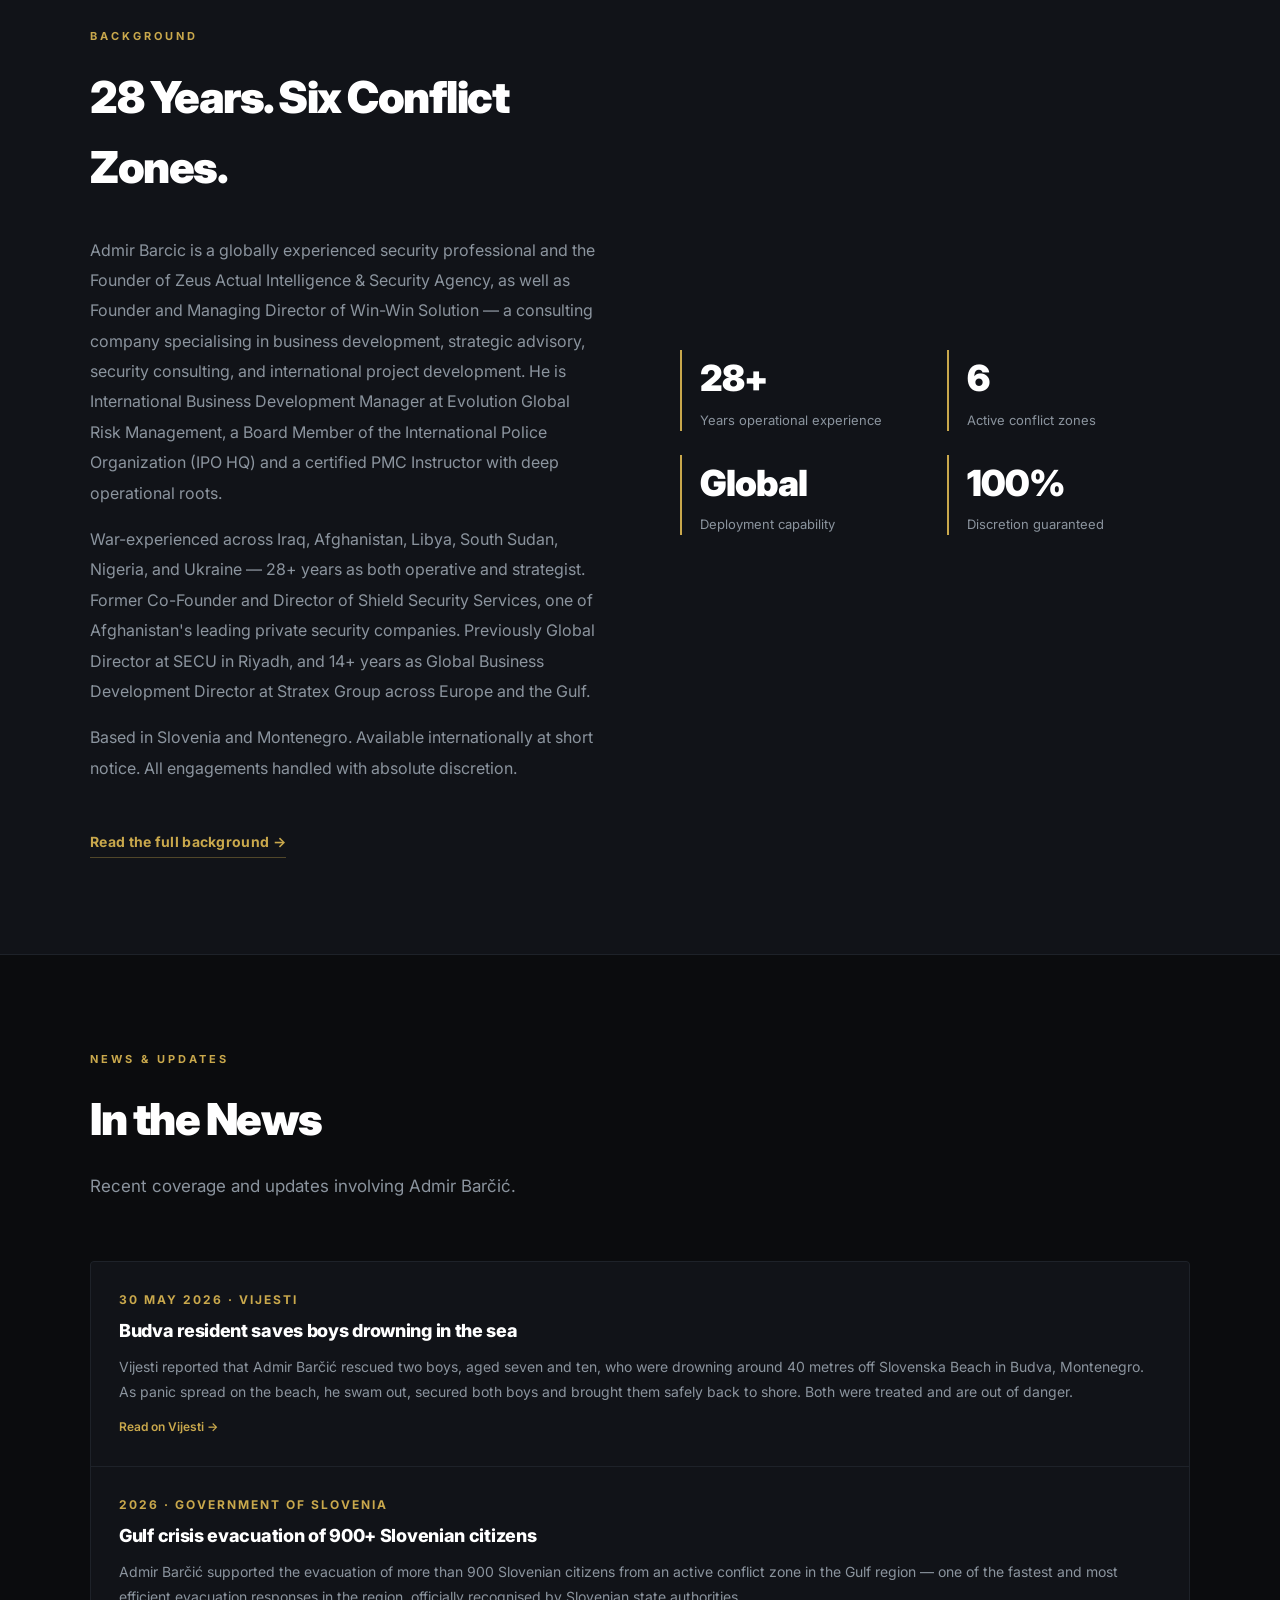
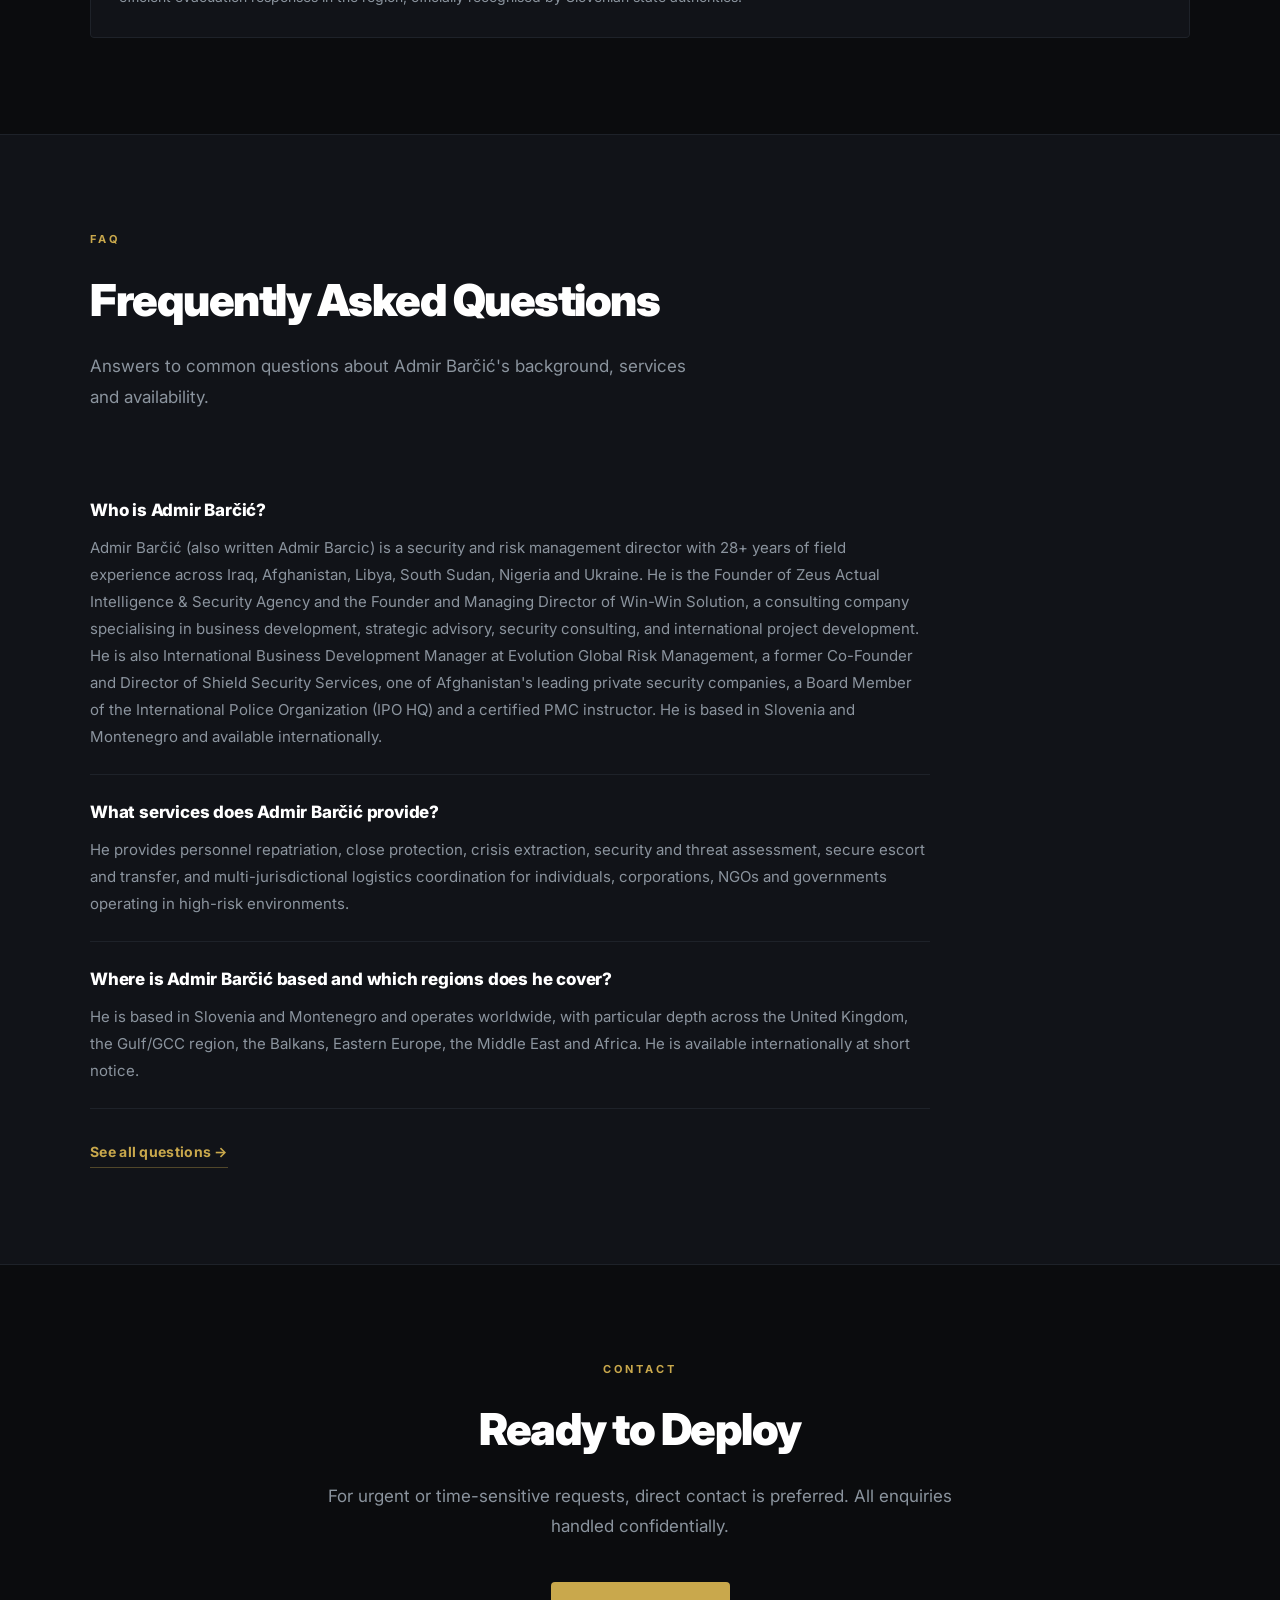
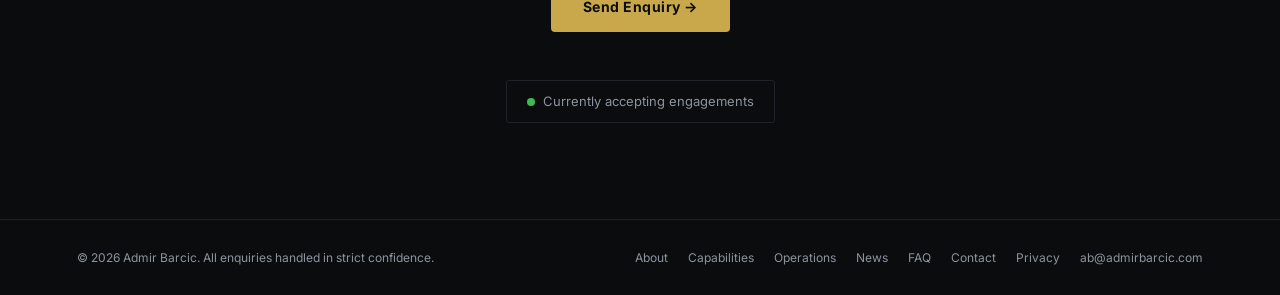
==== commit 8ecaba16: "Correct EGRM to a current role, not a former one EGRM was moved to previous senior roles in 5e6c18b;" ====
--- a/index.html
+++ b/index.html
@@ -30,7 +30,7 @@
 <!-- SEO -->
 <link rel="canonical" href="https://admirbarcic.com">
 <meta name="author" content="Admir Barcic">
-<meta name="keywords" content="security risk management, global director, crisis management, threat assessment, close protection, hostile environment, conflict zone security, personnel repatriation, crisis extraction, Afghanistan Iraq Libya security, Gulf evacuation, Balkans security, Zeus Actual Intelligence and Security Agency, Win-Win Solution, Shield Security Services">
+<meta name="keywords" content="security risk management, global director, crisis management, threat assessment, close protection, hostile environment, conflict zone security, personnel repatriation, crisis extraction, Afghanistan Iraq Libya security, Gulf evacuation, Balkans security, Zeus Actual Intelligence and Security Agency, Win-Win Solution, Evolution Global Risk Management, Shield Security Services">
 <meta name="geo.region" content="GB">
 <meta name="language" content="en">
 
@@ -45,7 +45,7 @@
 "name": "Admir Barčić",
 "alternateName": "Admir Barcic",
 "jobTitle": "Founder, Zeus Actual Intelligence & Security Agency; Founder and Managing Director, Win-Win Solution",
-"description": "Security and risk management strategist with 28+ years of field experience across Iraq, Afghanistan, Libya, South Sudan, Nigeria and Ukraine. Founder of Zeus Actual Intelligence & Security Agency and Founder and Managing Director of Win-Win Solution. Former Co-Founder and Director of Shield Security Services, one of Afghanistan's leading private security companies. Board Member at the International Police Organization (IPO HQ). PMC Instructor.",
+"description": "Security and risk management strategist with 28+ years of field experience across Iraq, Afghanistan, Libya, South Sudan, Nigeria and Ukraine. Founder of Zeus Actual Intelligence & Security Agency, Founder and Managing Director of Win-Win Solution, and International Business Development Manager at Evolution Global Risk Management. Former Co-Founder and Director of Shield Security Services, one of Afghanistan's leading private security companies. Board Member at the International Police Organization (IPO HQ). PMC Instructor.",
 "url": "https://admirbarcic.com/",
 "image": "https://admirbarcic.com/admir.jpg",
 "nationality": {"@type": "Country", "name": "Bosnia and Herzegovina"},
@@ -57,7 +57,8 @@
 "email": "ab@admirbarcic.com",
 "worksFor": [
 {"@id": "https://admirbarcic.com/#zeus"},
-{"@id": "https://admirbarcic.com/#winwin"}
+{"@id": "https://admirbarcic.com/#winwin"},
+{"@id": "https://admirbarcic.com/#egrm"}
 ],
 "alumniOf": {"@id": "https://admirbarcic.com/#shield"},
 "memberOf": {"@id": "https://admirbarcic.com/#ipo"},
@@ -107,7 +108,8 @@
 "@type": "Organization",
 "@id": "https://admirbarcic.com/#egrm",
 "name": "Evolution Global Risk Management",
-"description": "Global risk management firm providing security, crisis response and evacuation services to governments, international organisations and private clients."
+"description": "Global risk management firm providing security, crisis response and evacuation services to governments, international organisations and private clients.",
+"employee": {"@id": "https://admirbarcic.com/#person"}
 },
 {
 "@type": "Organization",
@@ -376,8 +378,8 @@
 <h2>28 Years. Six Conflict Zones.</h2>
 <div style="margin-top:32px">
 <div class="profile-text">
-<p>Admir Barcic is a globally experienced security professional and the Founder of Zeus Actual Intelligence &amp; Security Agency, as well as Founder and Managing Director of Win-Win Solution — a consulting company specialising in business development, strategic advisory, security consulting, and international project development. He is a Board Member of the International Police Organization (IPO HQ) and a certified PMC Instructor with deep operational roots.</p>
-<p>War-experienced across Iraq, Afghanistan, Libya, South Sudan, Nigeria, and Ukraine — 28+ years as both operative and strategist. Former Co-Founder and Director of Shield Security Services, one of Afghanistan's leading private security companies. Previously International Business Development Manager at Evolution Global Risk Management, Global Director at SECU in Riyadh, and 14+ years as Global Business Development Director at Stratex Group across Europe and the Gulf.</p>
+<p>Admir Barcic is a globally experienced security professional and the Founder of Zeus Actual Intelligence &amp; Security Agency, as well as Founder and Managing Director of Win-Win Solution — a consulting company specialising in business development, strategic advisory, security consulting, and international project development. He is International Business Development Manager at Evolution Global Risk Management, a Board Member of the International Police Organization (IPO HQ) and a certified PMC Instructor with deep operational roots.</p>
+<p>War-experienced across Iraq, Afghanistan, Libya, South Sudan, Nigeria, and Ukraine — 28+ years as both operative and strategist. Former Co-Founder and Director of Shield Security Services, one of Afghanistan's leading private security companies. Previously Global Director at SECU in Riyadh, and 14+ years as Global Business Development Director at Stratex Group across Europe and the Gulf.</p>
 <p>Based in Slovenia and Montenegro. Available internationally at short notice. All engagements handled with absolute discretion.</p>
 <a class="section-more" href="/about.html">Read the full background &rarr;</a>
 </div>
@@ -435,7 +437,7 @@
 <div class="faq-list">
 <div class="faq-item">
 <h3>Who is Admir Barčić?</h3>
-<p>Admir Barčić (also written Admir Barcic) is a security and risk management director with 28+ years of field experience across Iraq, Afghanistan, Libya, South Sudan, Nigeria and Ukraine. He is the Founder of Zeus Actual Intelligence &amp; Security Agency and the Founder and Managing Director of Win-Win Solution, a consulting company specialising in business development, strategic advisory, security consulting, and international project development. He is a former Co-Founder and Director of Shield Security Services, one of Afghanistan's leading private security companies, a Board Member of the International Police Organization (IPO HQ) and a certified PMC instructor. He is based in Slovenia and Montenegro and available internationally.</p>
+<p>Admir Barčić (also written Admir Barcic) is a security and risk management director with 28+ years of field experience across Iraq, Afghanistan, Libya, South Sudan, Nigeria and Ukraine. He is the Founder of Zeus Actual Intelligence &amp; Security Agency and the Founder and Managing Director of Win-Win Solution, a consulting company specialising in business development, strategic advisory, security consulting, and international project development. He is also International Business Development Manager at Evolution Global Risk Management, a former Co-Founder and Director of Shield Security Services, one of Afghanistan's leading private security companies, a Board Member of the International Police Organization (IPO HQ) and a certified PMC instructor. He is based in Slovenia and Montenegro and available internationally.</p>
 </div>
 <div class="faq-item">
 <h3>What services does Admir Barčić provide?</h3>
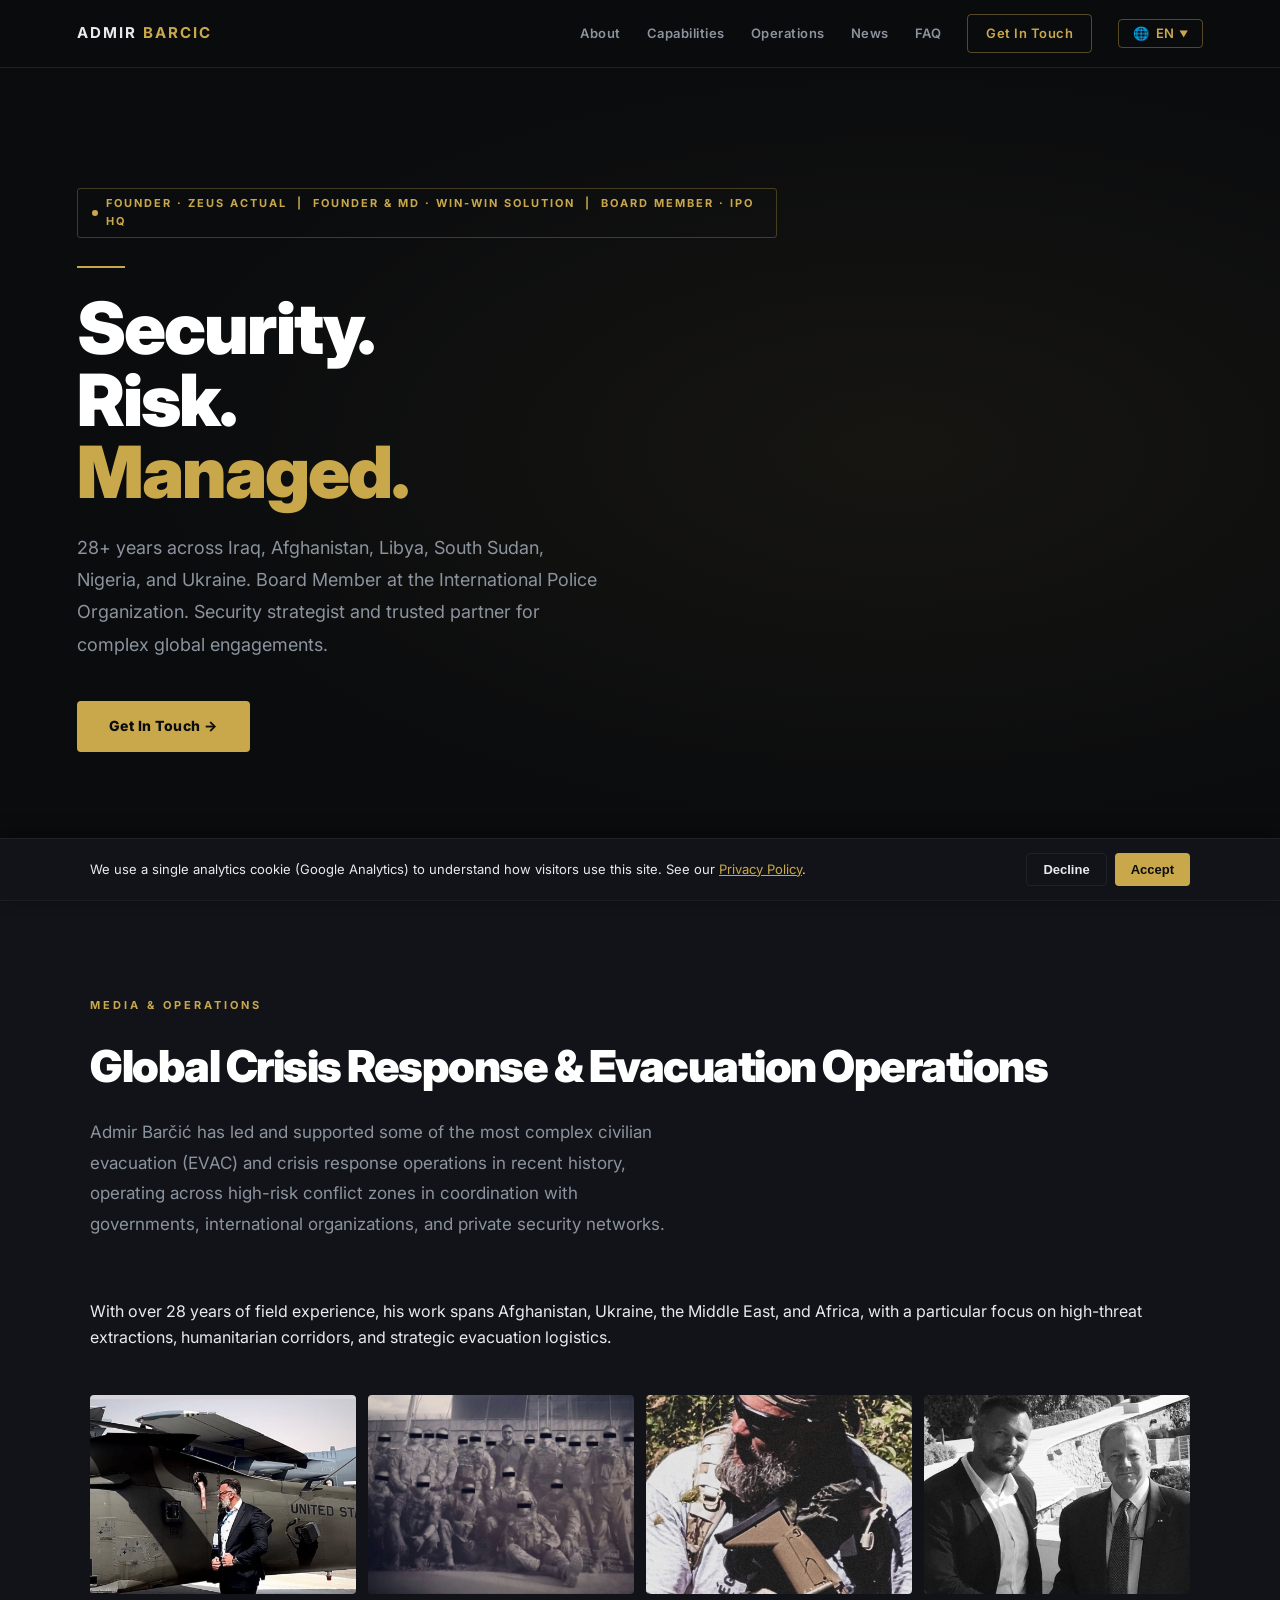
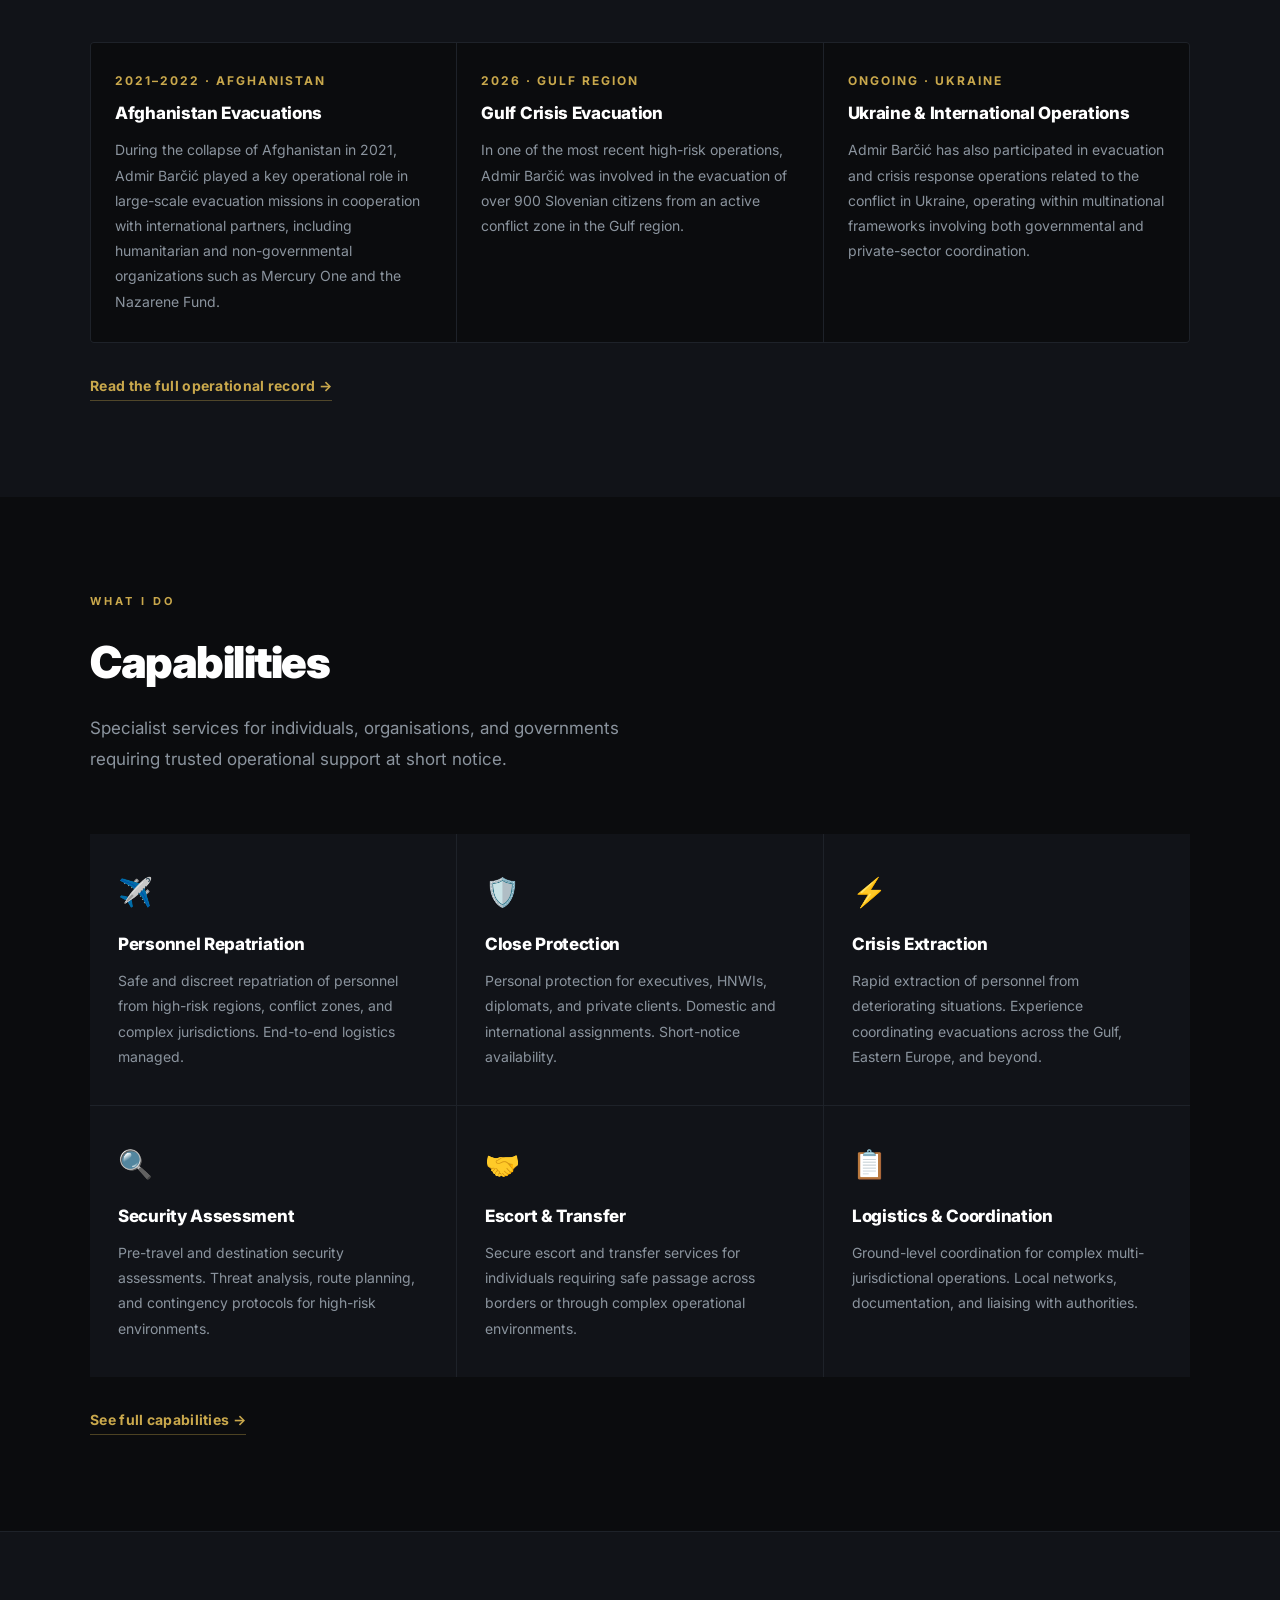
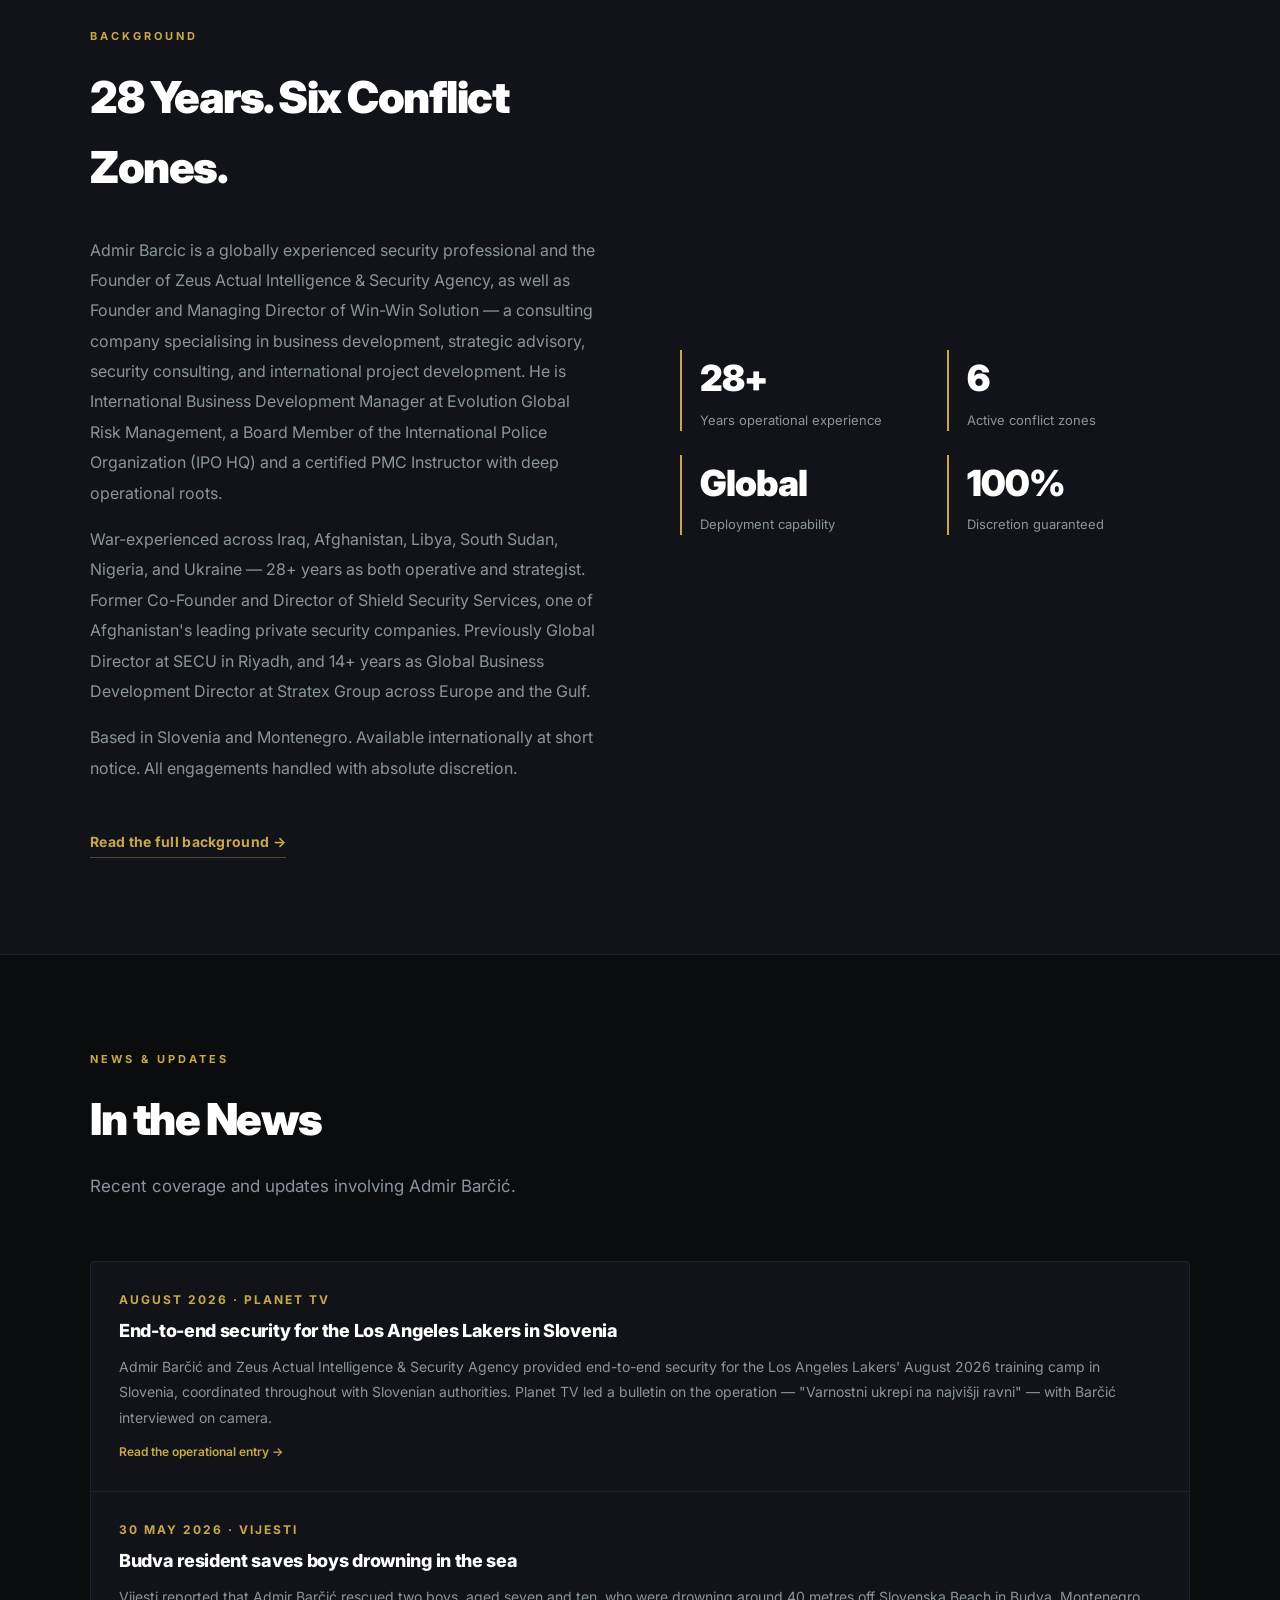
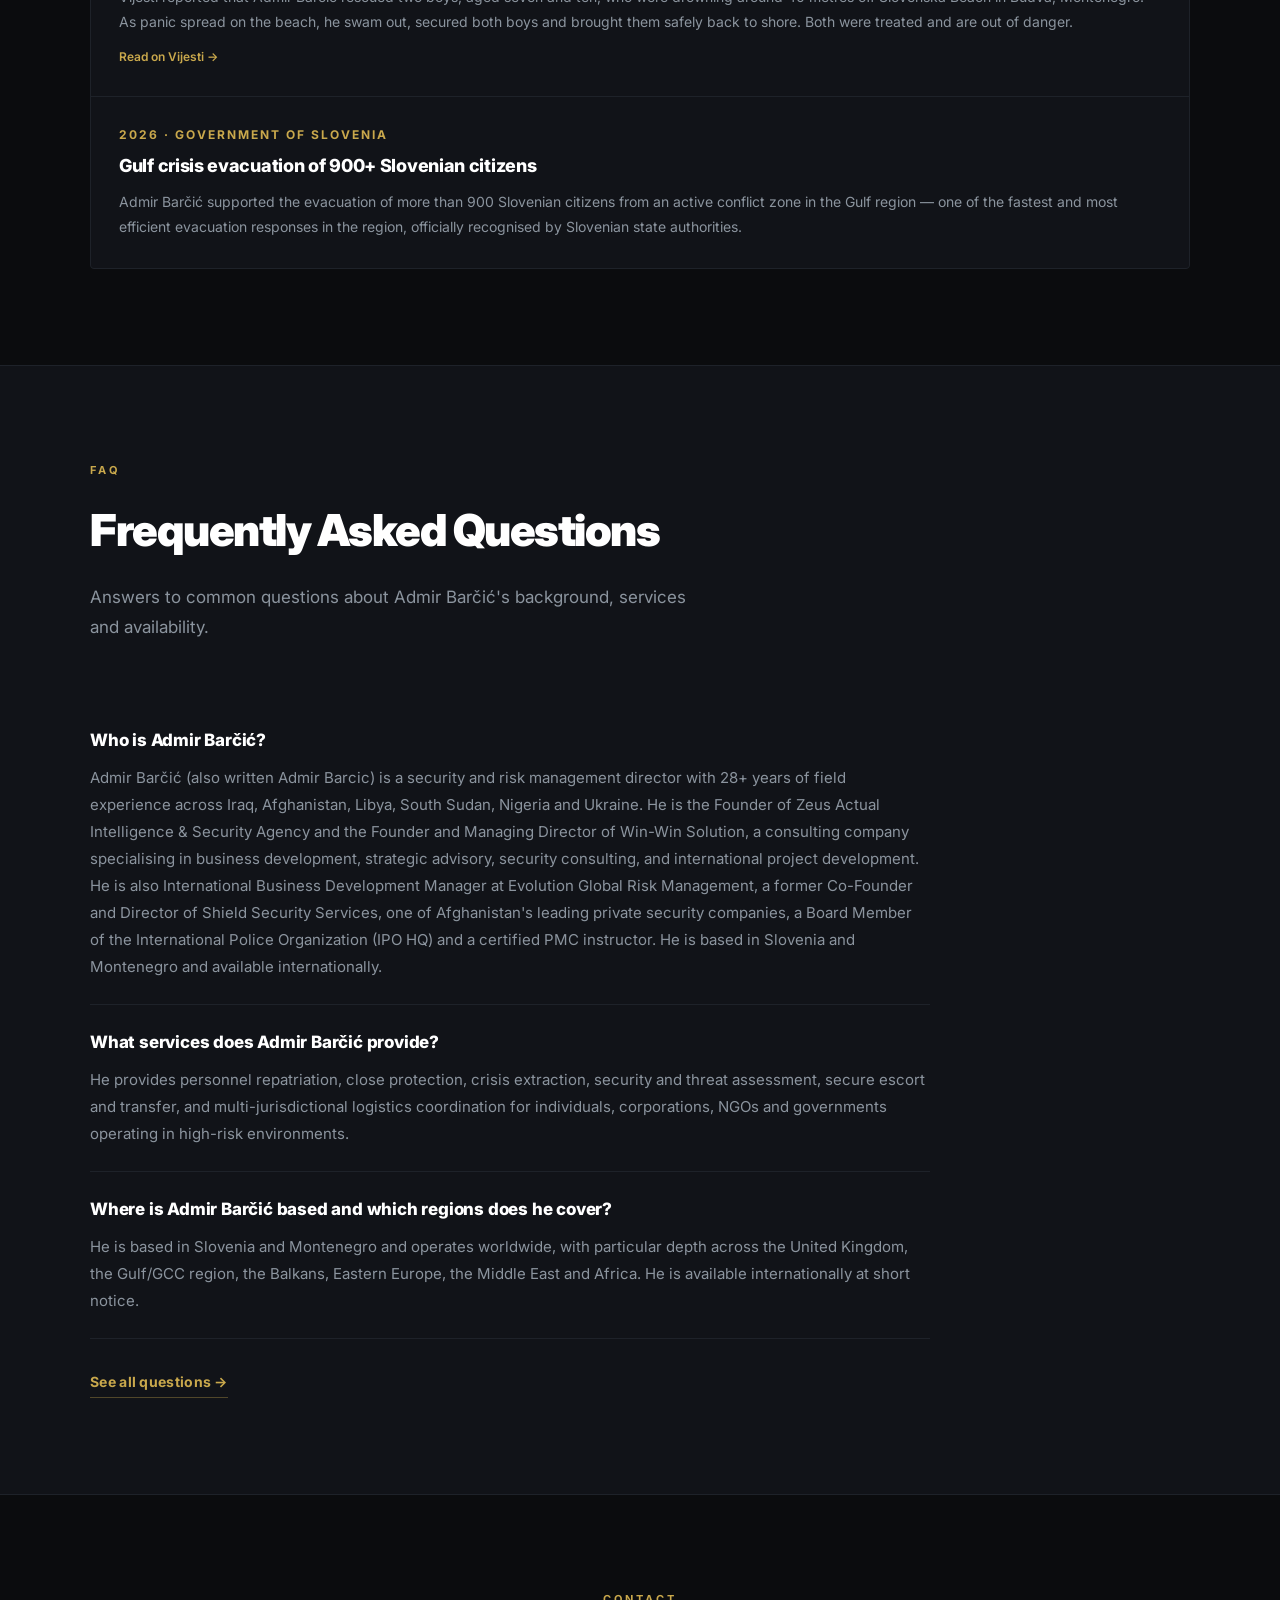
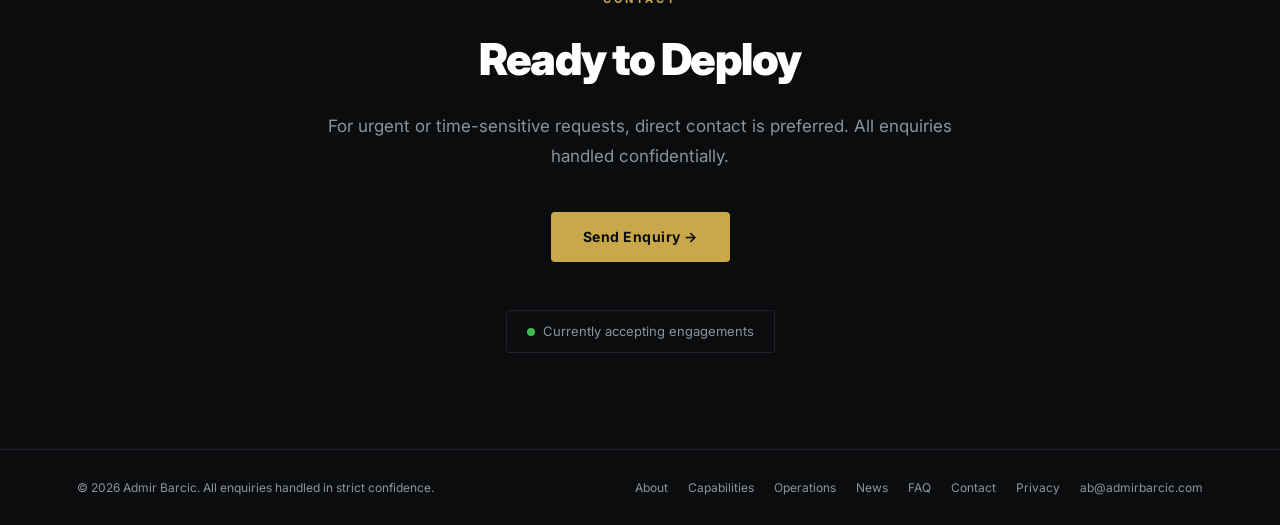
==== commit a0122661: "Add Los Angeles Lakers engagement to operations and news Admir Barcic and Zeus Actual Intelligence &" ====
--- a/index.html
+++ b/index.html
@@ -413,6 +413,12 @@
 <h2>In the News</h2>
 <p class="section-intro">Recent coverage and updates involving Admir Barčić.</p>
 <div class="news-list">
+<a class="news-item" href="/operations/#lakers">
+<div class="news-date">August 2026 &middot; Planet TV</div>
+<h3>End-to-end security for the Los Angeles Lakers in Slovenia</h3>
+<p>Admir Bar&#269;i&#263; and Zeus Actual Intelligence &amp; Security Agency provided end-to-end security for the Los Angeles Lakers' August 2026 training camp in Slovenia, coordinated throughout with Slovenian authorities. Planet TV led a bulletin on the operation &mdash; &quot;Varnostni ukrepi na najvi&scaron;ji ravni&quot; &mdash; with Bar&#269;i&#263; interviewed on camera.</p>
+<span class="news-source">Read the operational entry &rarr;</span>
+</a>
 <a class="news-item" href="https://en.vijesti.me/news-b/society/810983/Budva-resident-saves-boys-drowning-in-the-sea" target="_blank" rel="noopener">
 <div class="news-date">30 May 2026 · Vijesti</div>
 <h3>Budva resident saves boys drowning in the sea</h3>
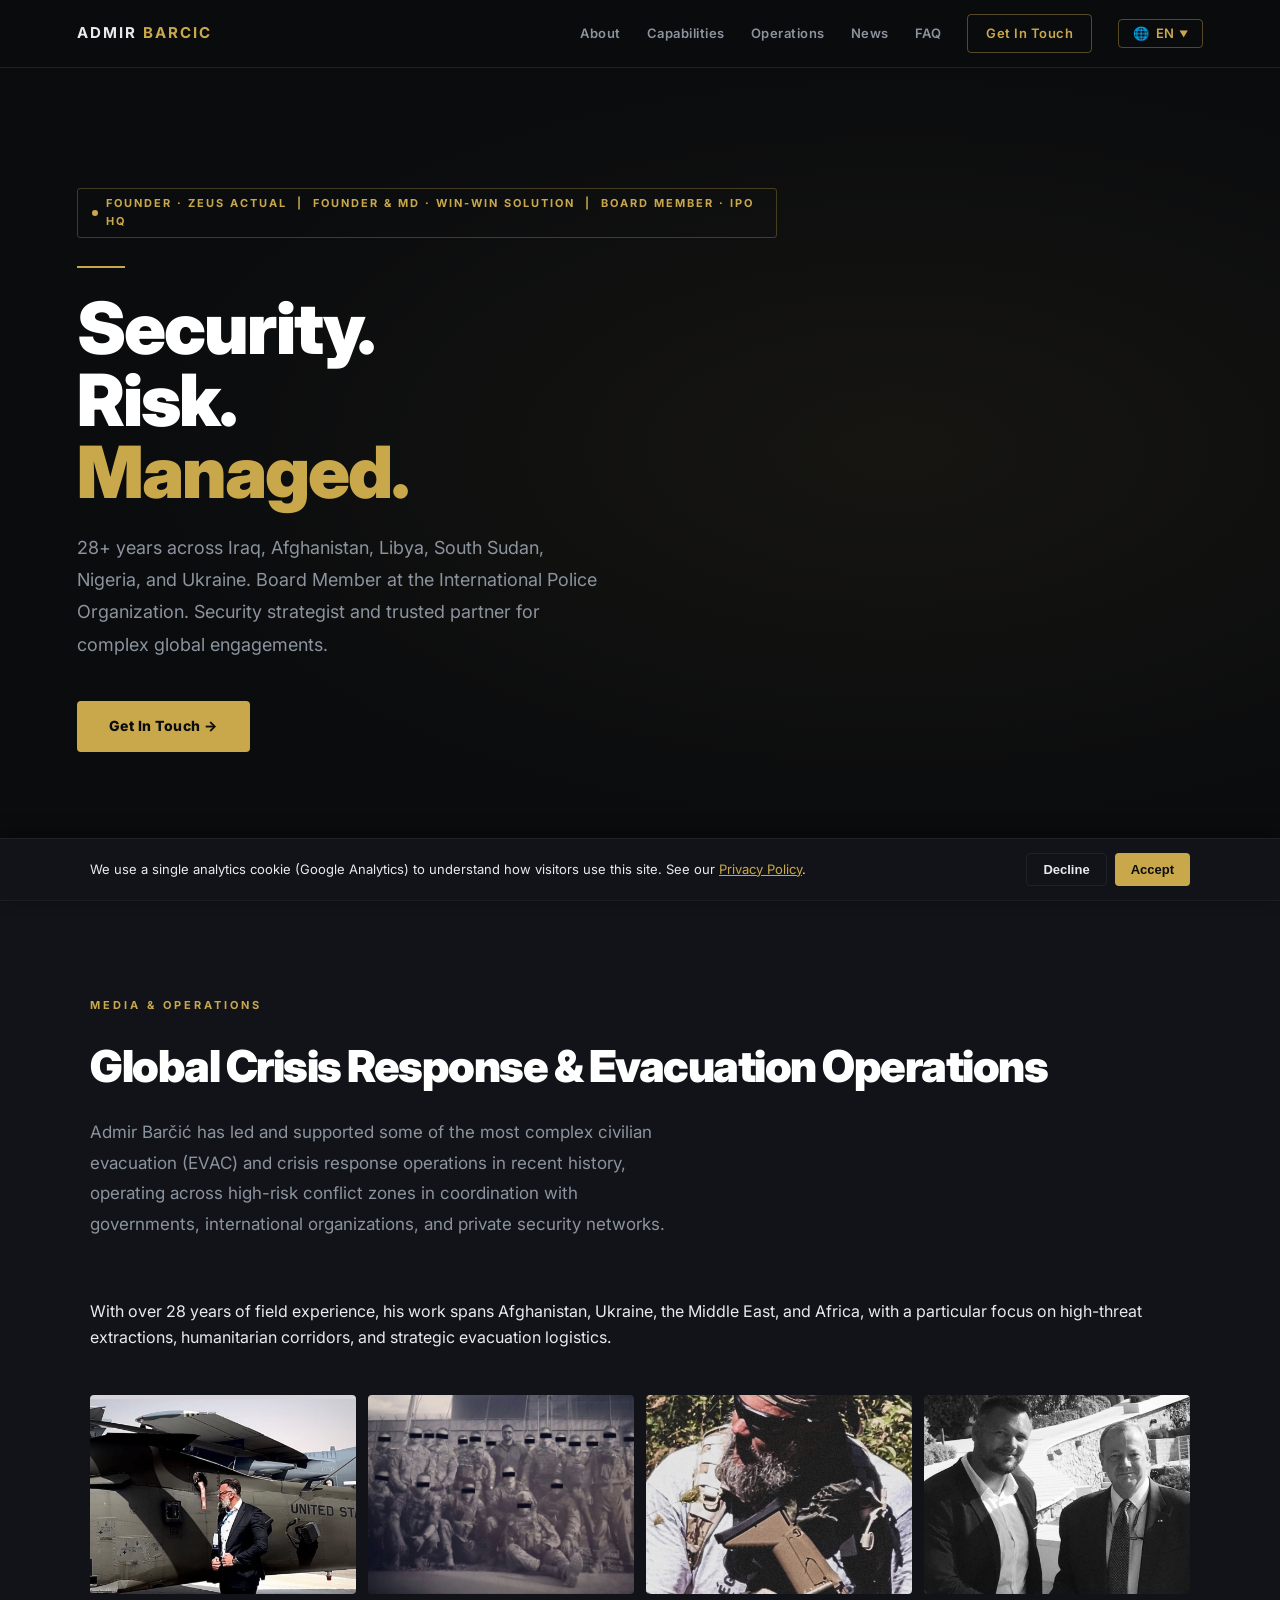
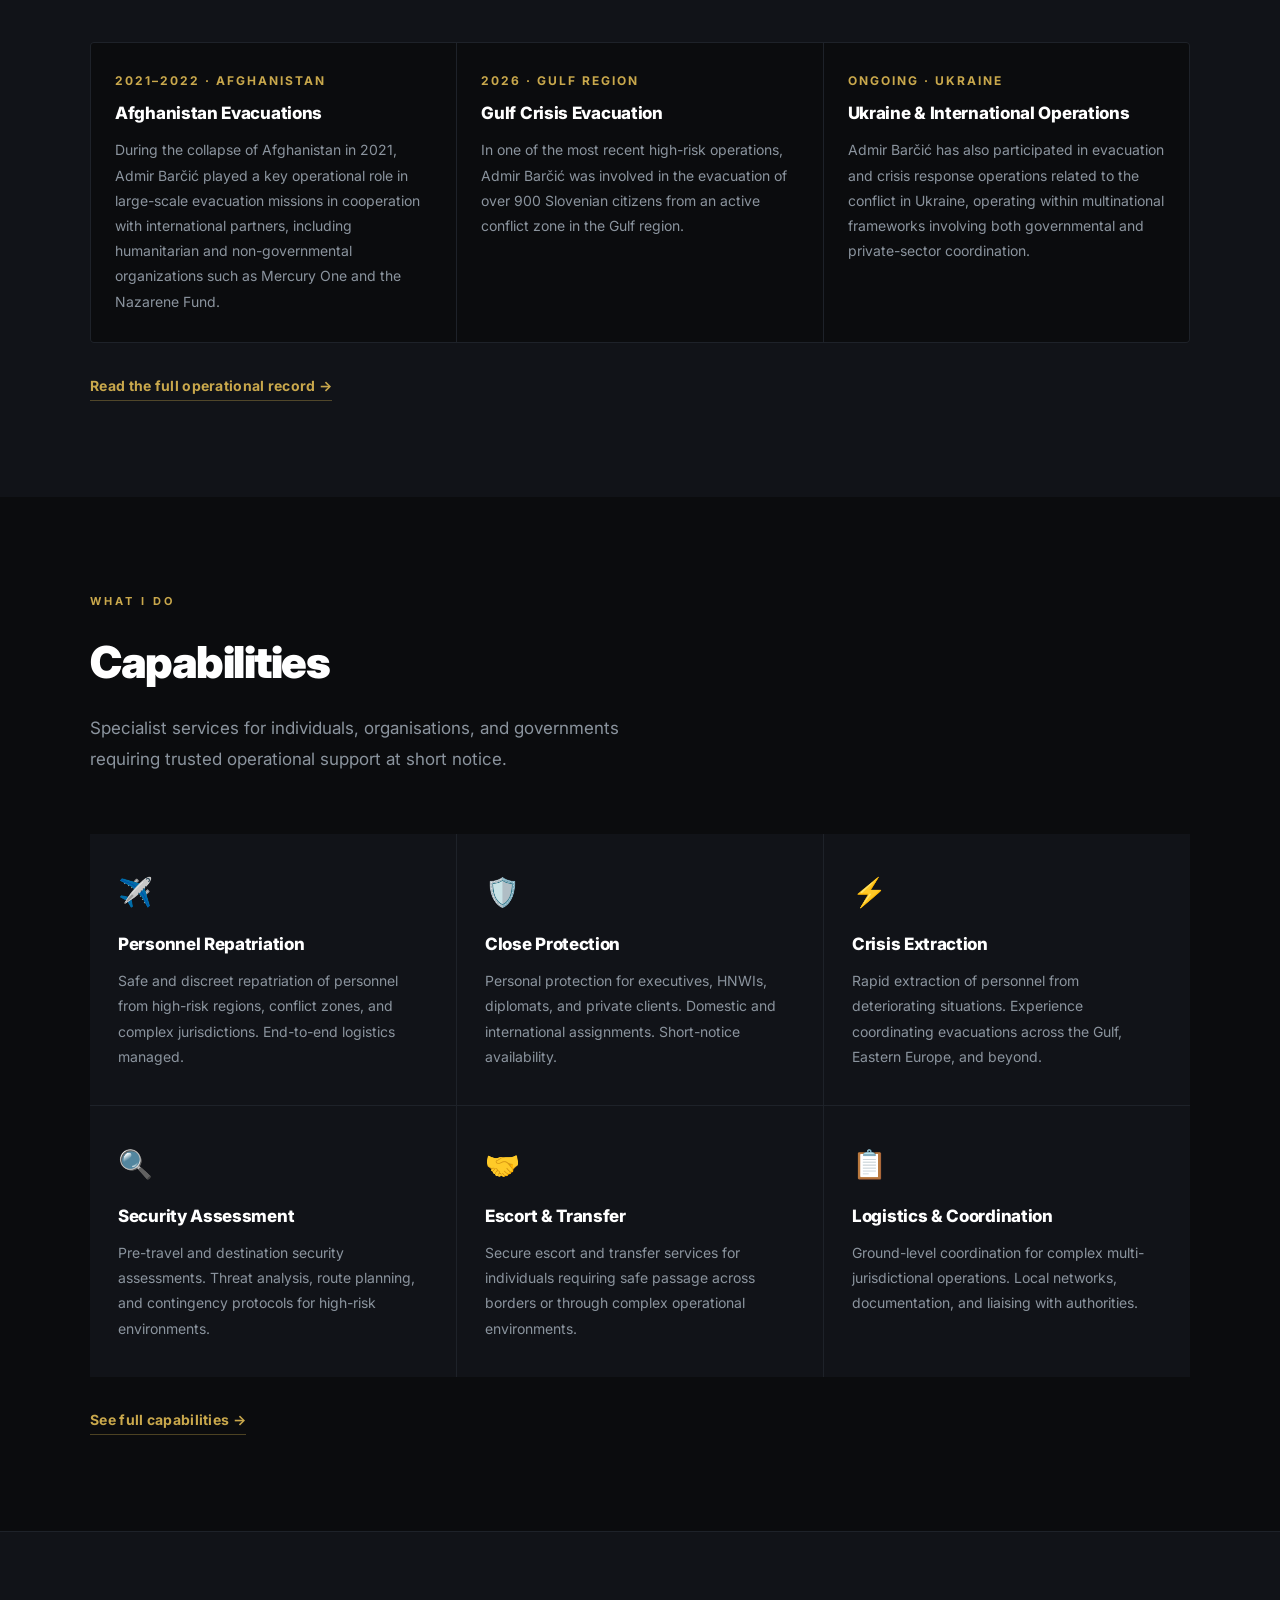
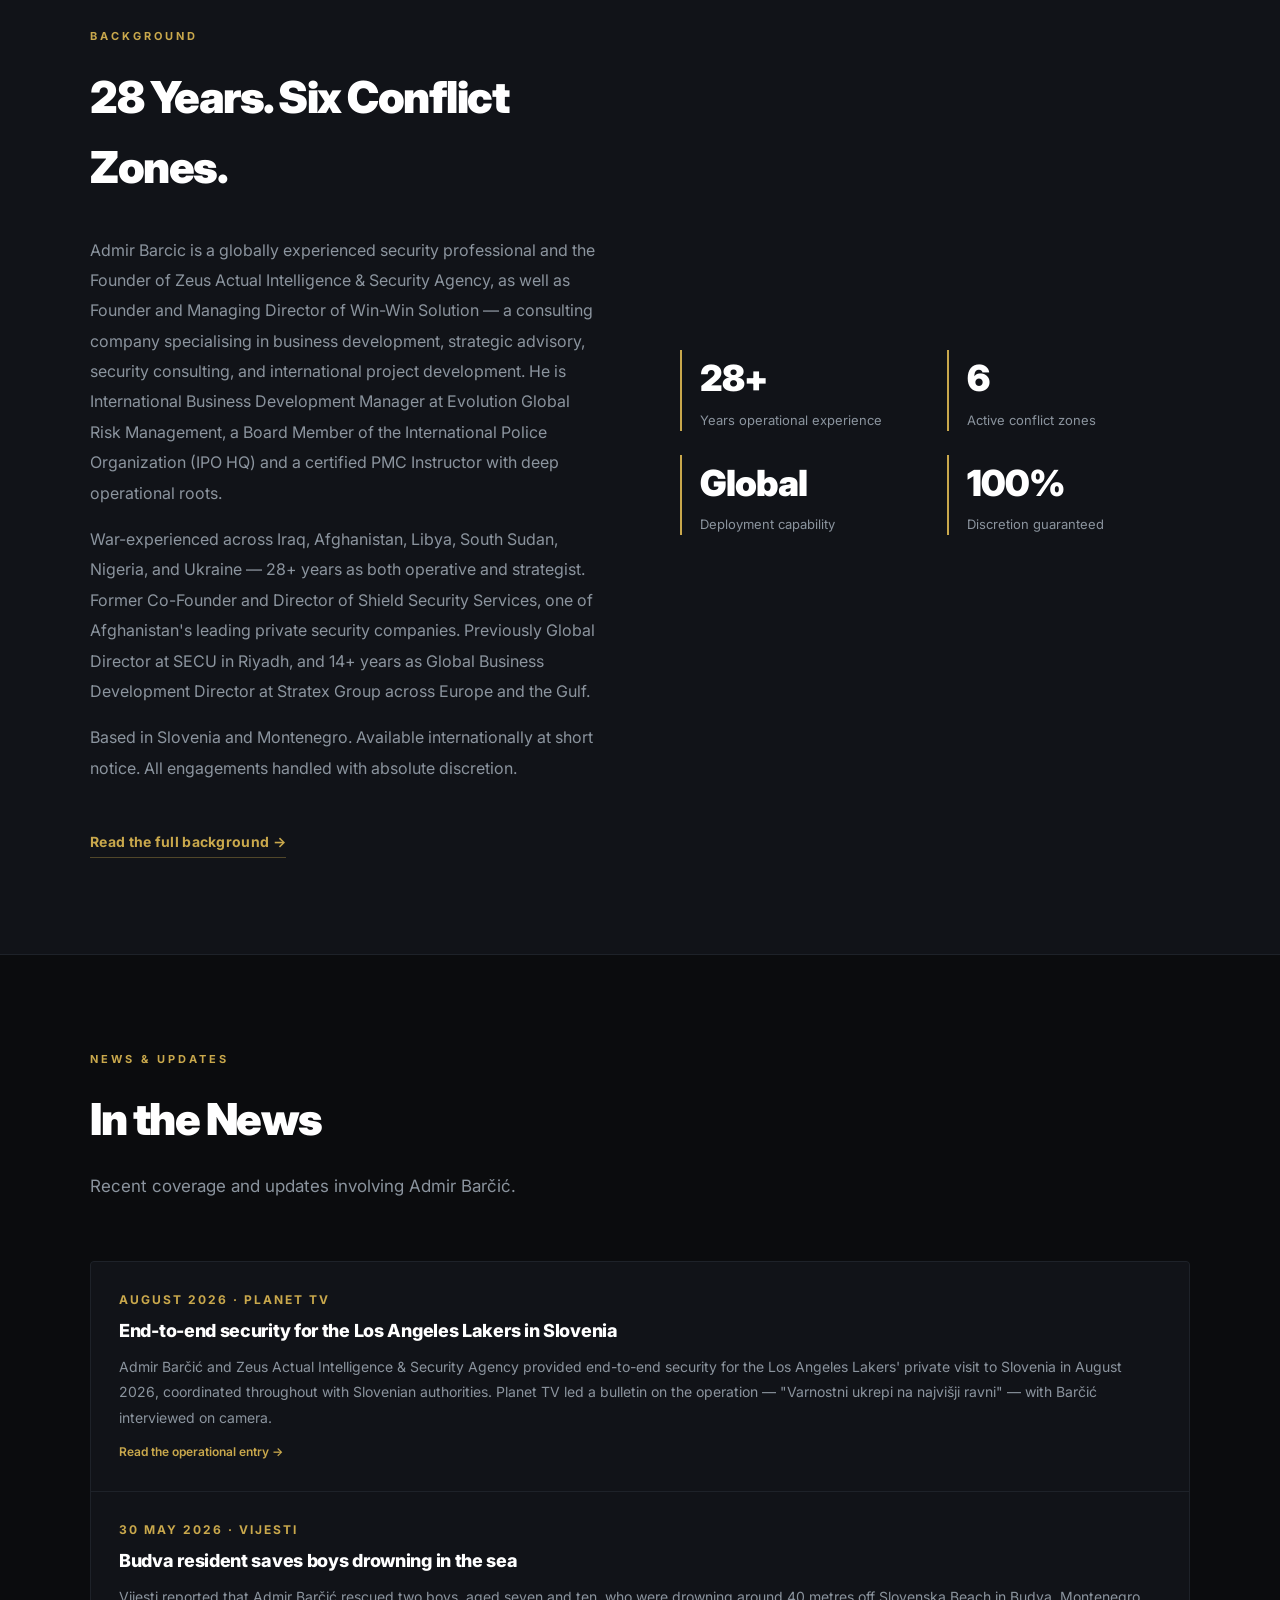
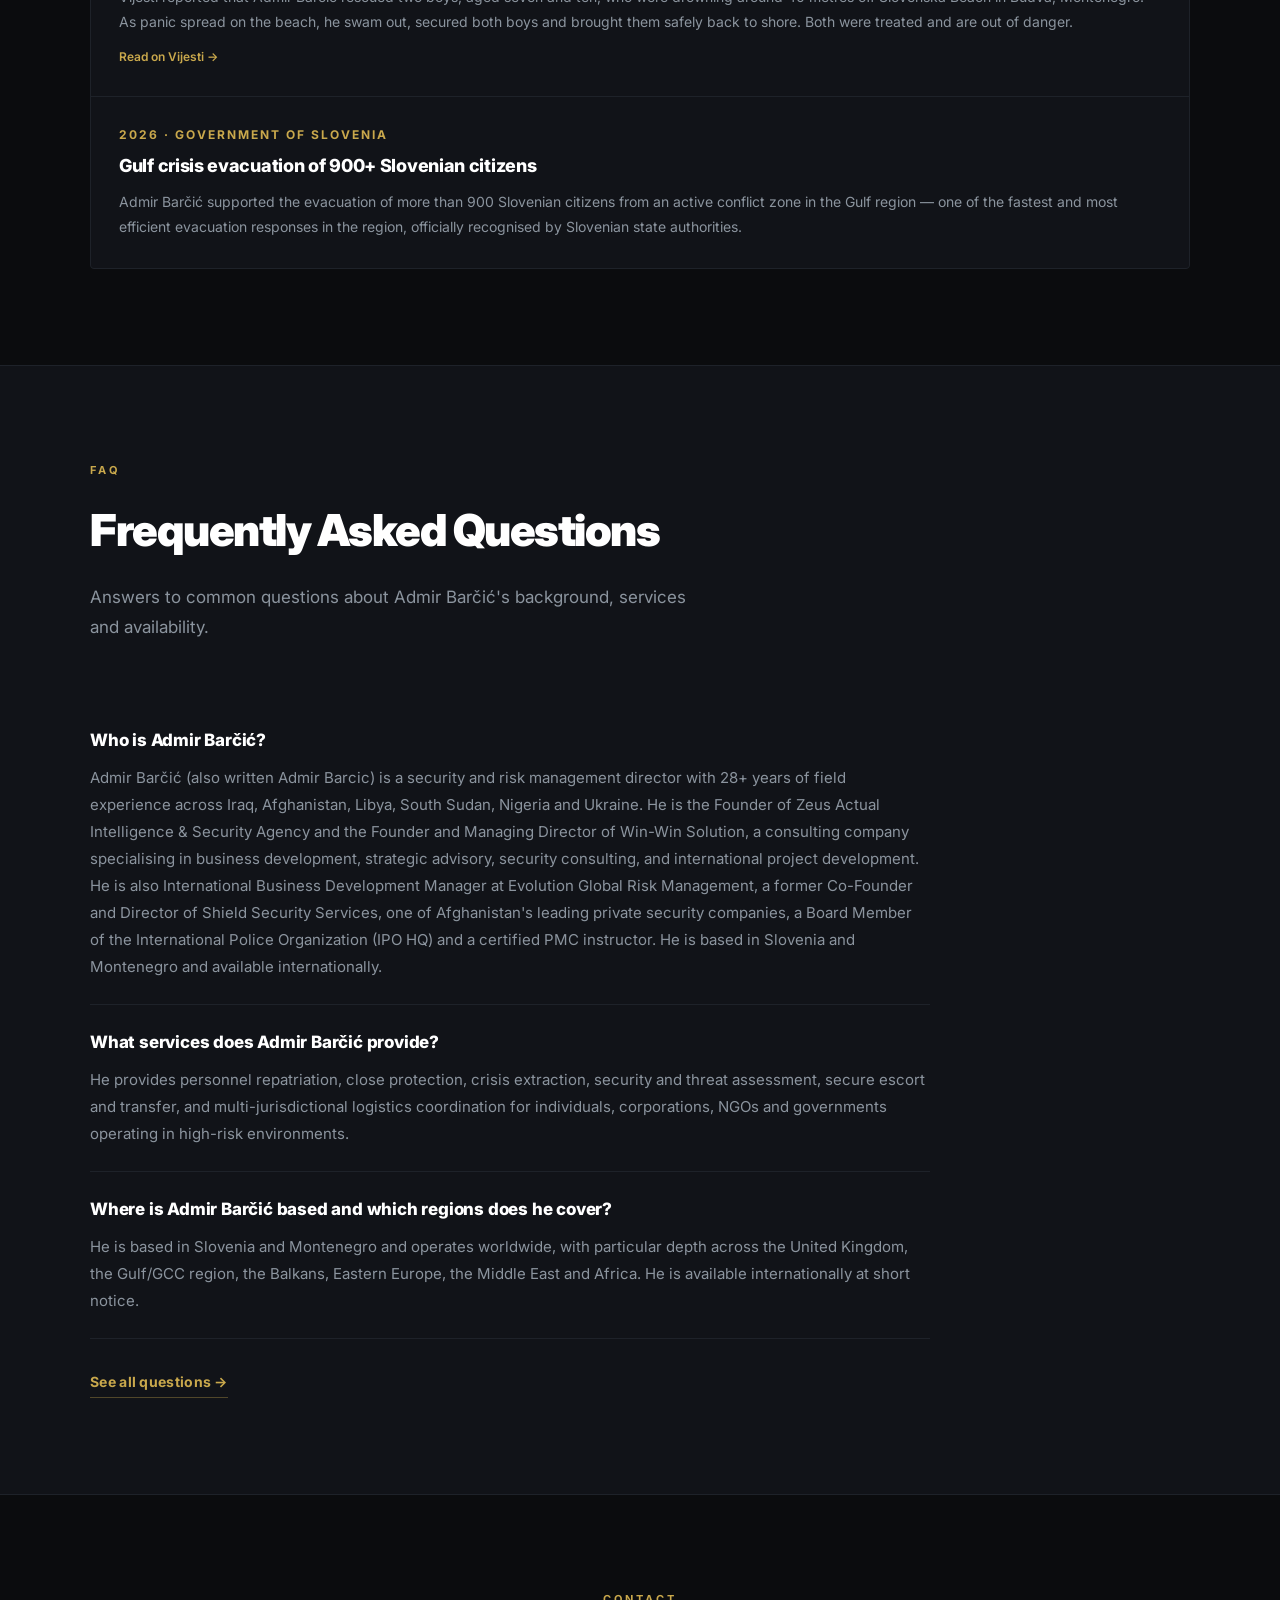
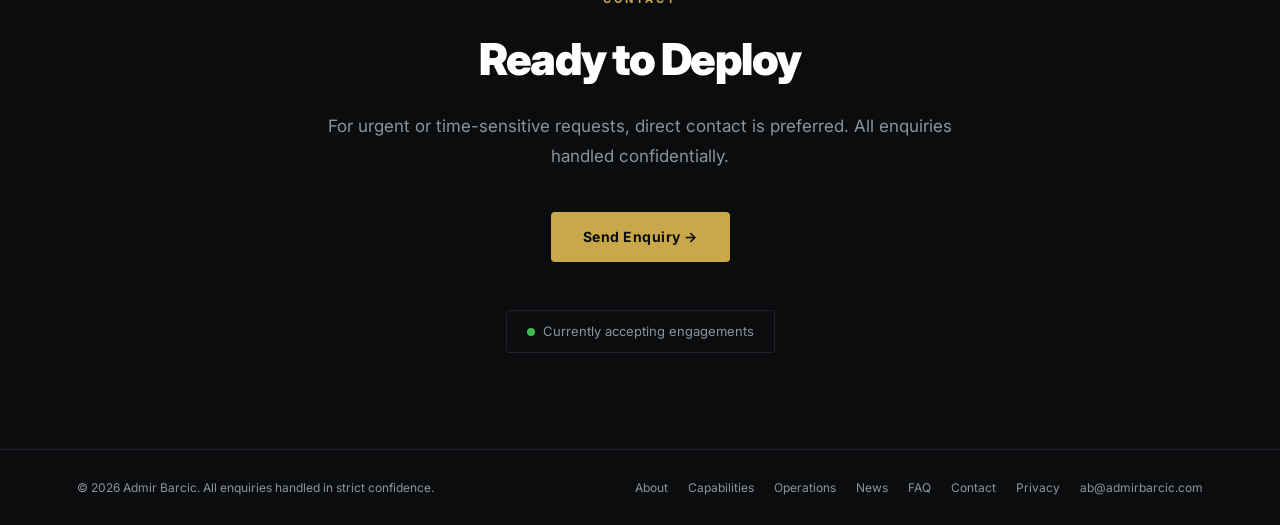
==== commit 65df7144: "Correct Lakers entry: private visit, no host named Press coverage called it a training camp hosted b" ====
--- a/index.html
+++ b/index.html
@@ -416,7 +416,7 @@
 <a class="news-item" href="/operations/#lakers">
 <div class="news-date">August 2026 &middot; Planet TV</div>
 <h3>End-to-end security for the Los Angeles Lakers in Slovenia</h3>
-<p>Admir Bar&#269;i&#263; and Zeus Actual Intelligence &amp; Security Agency provided end-to-end security for the Los Angeles Lakers' August 2026 training camp in Slovenia, coordinated throughout with Slovenian authorities. Planet TV led a bulletin on the operation &mdash; &quot;Varnostni ukrepi na najvi&scaron;ji ravni&quot; &mdash; with Bar&#269;i&#263; interviewed on camera.</p>
+<p>Admir Bar&#269;i&#263; and Zeus Actual Intelligence &amp; Security Agency provided end-to-end security for the Los Angeles Lakers' private visit to Slovenia in August 2026, coordinated throughout with Slovenian authorities. Planet TV led a bulletin on the operation &mdash; &quot;Varnostni ukrepi na najvi&scaron;ji ravni&quot; &mdash; with Bar&#269;i&#263; interviewed on camera.</p>
 <span class="news-source">Read the operational entry &rarr;</span>
 </a>
 <a class="news-item" href="https://en.vijesti.me/news-b/society/810983/Budva-resident-saves-boys-drowning-in-the-sea" target="_blank" rel="noopener">
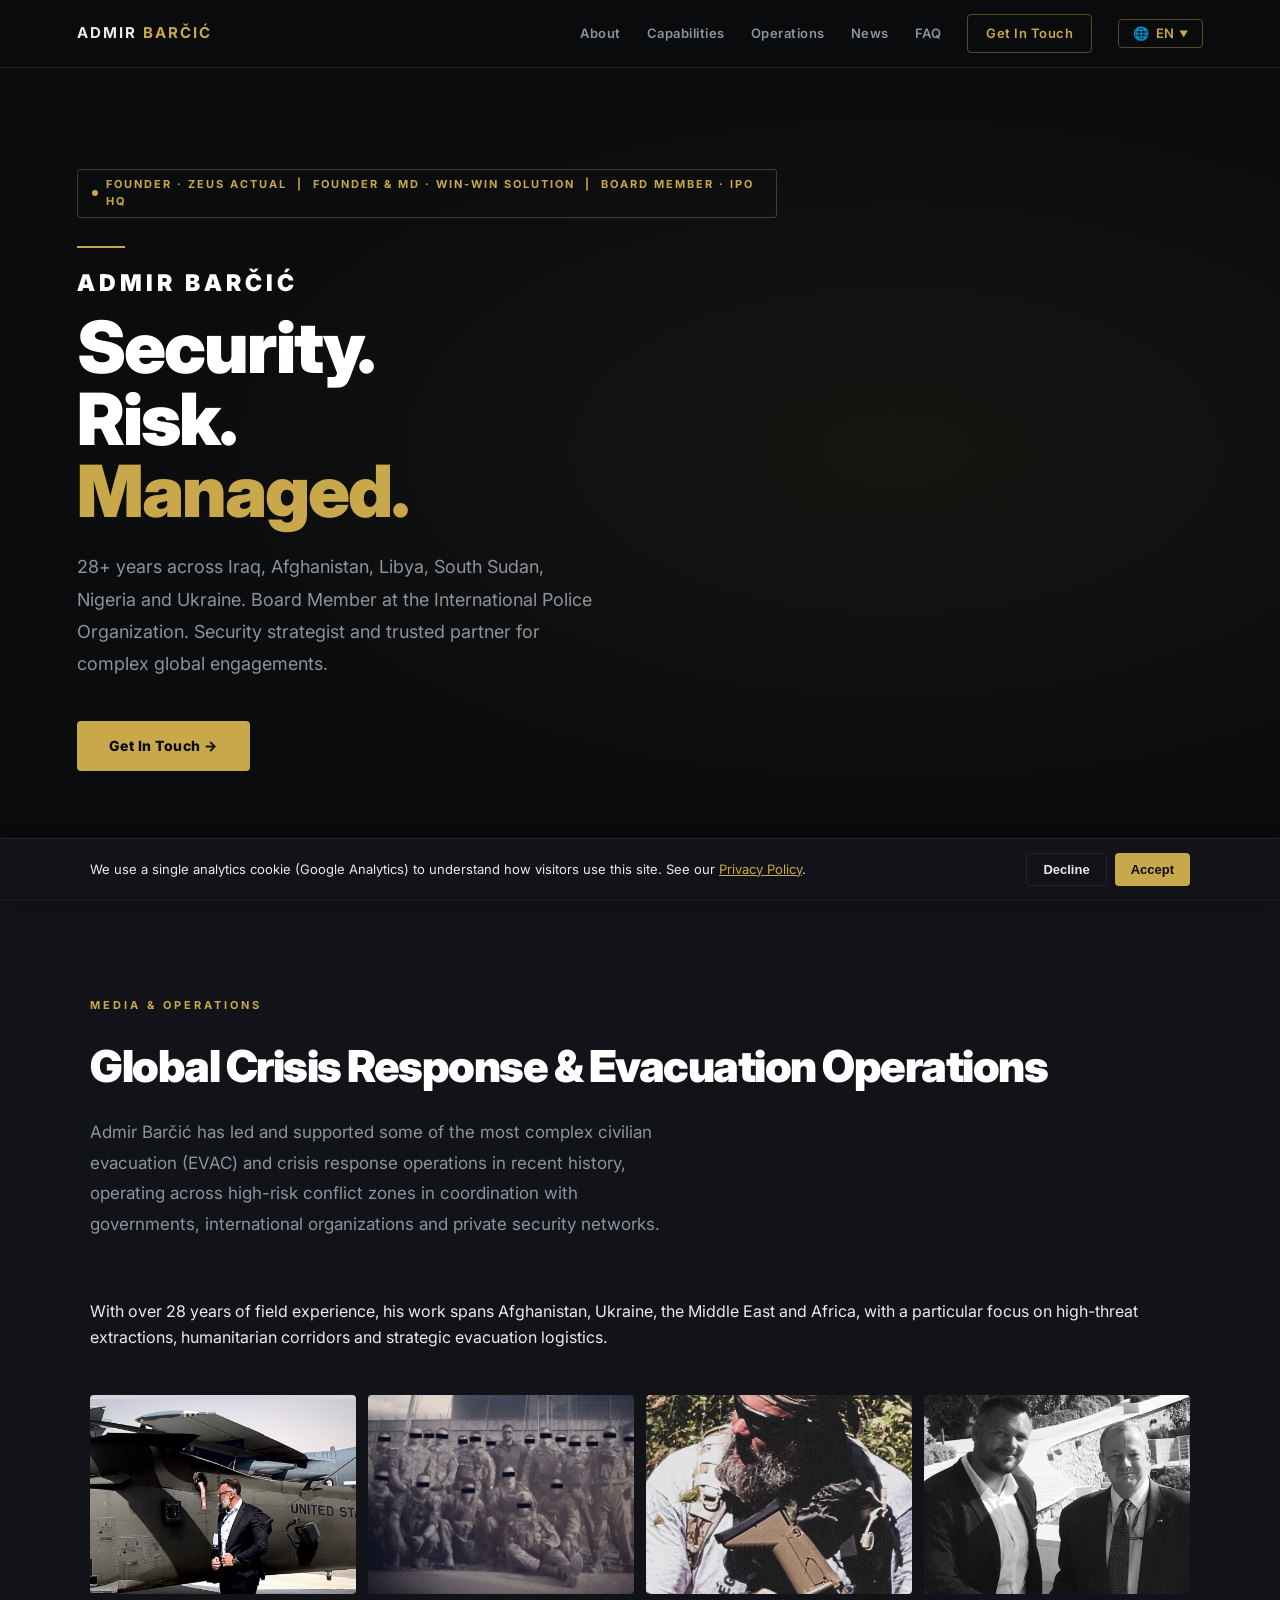
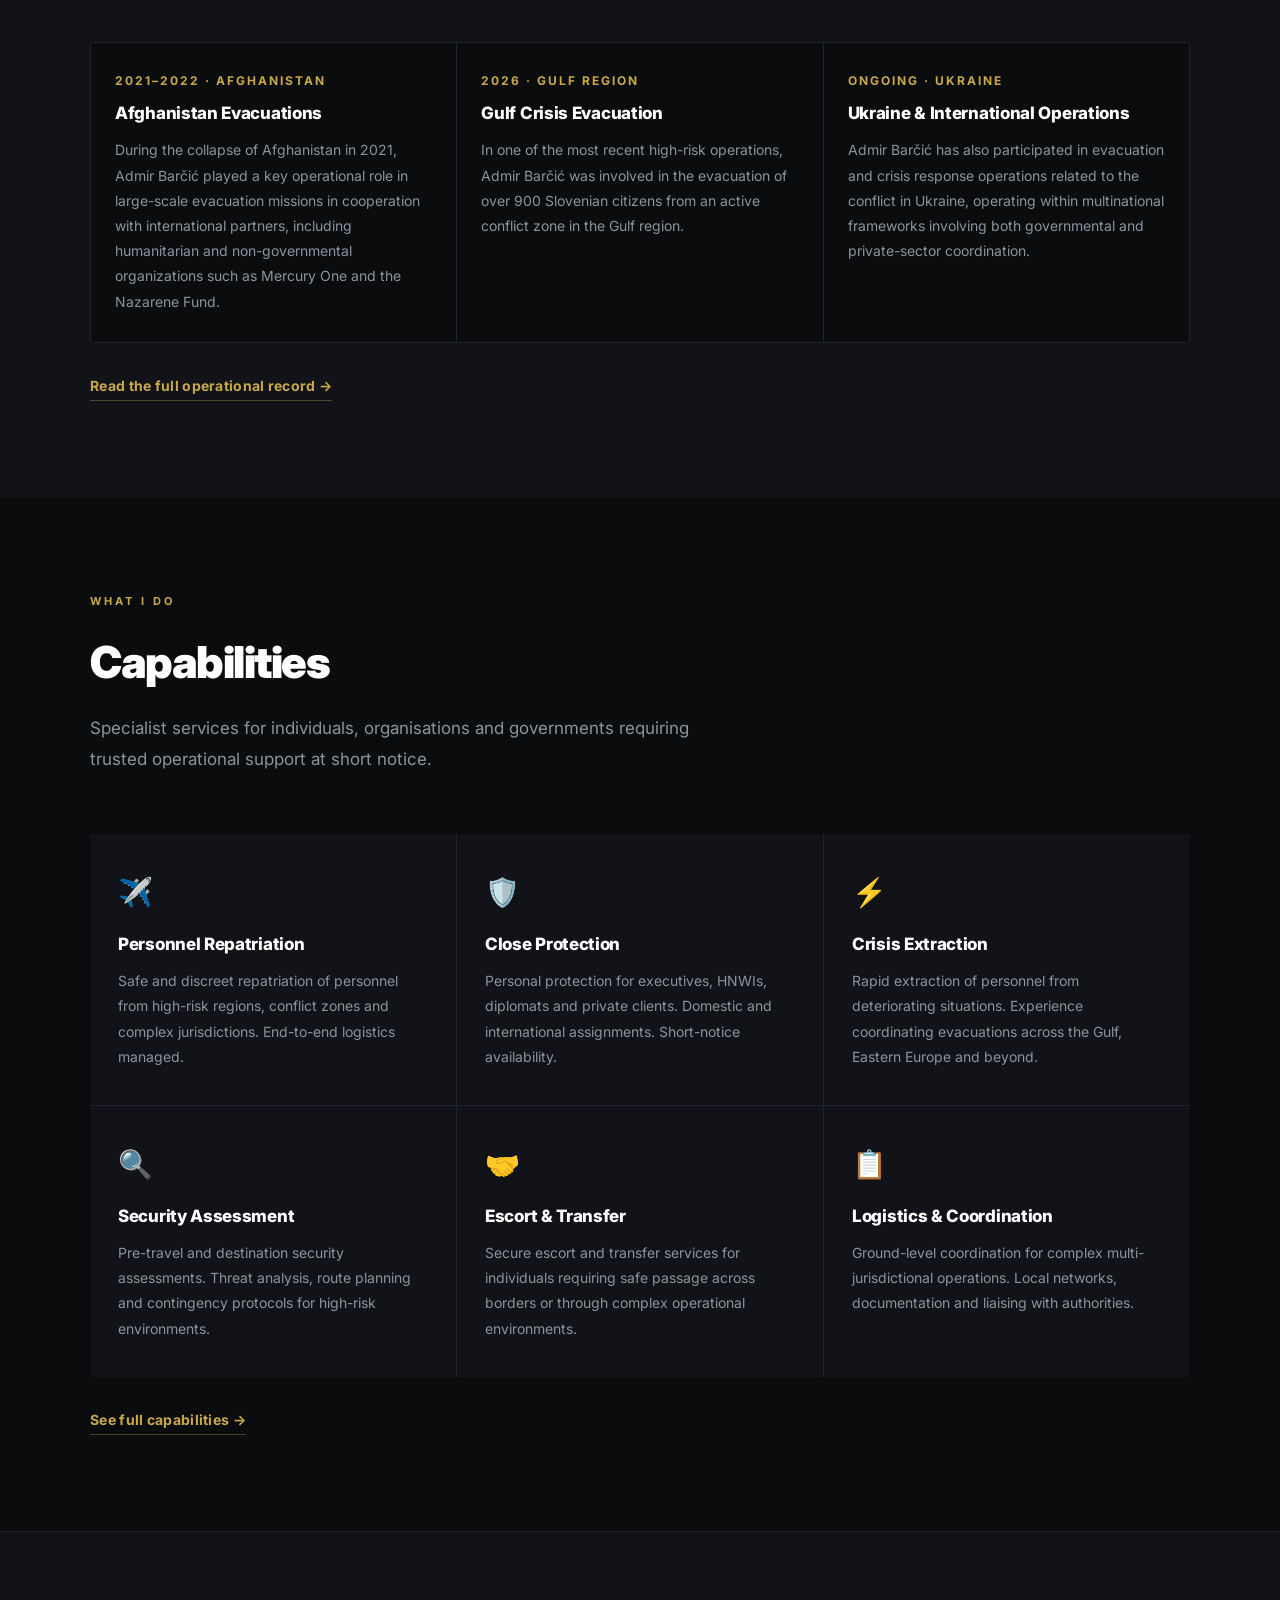
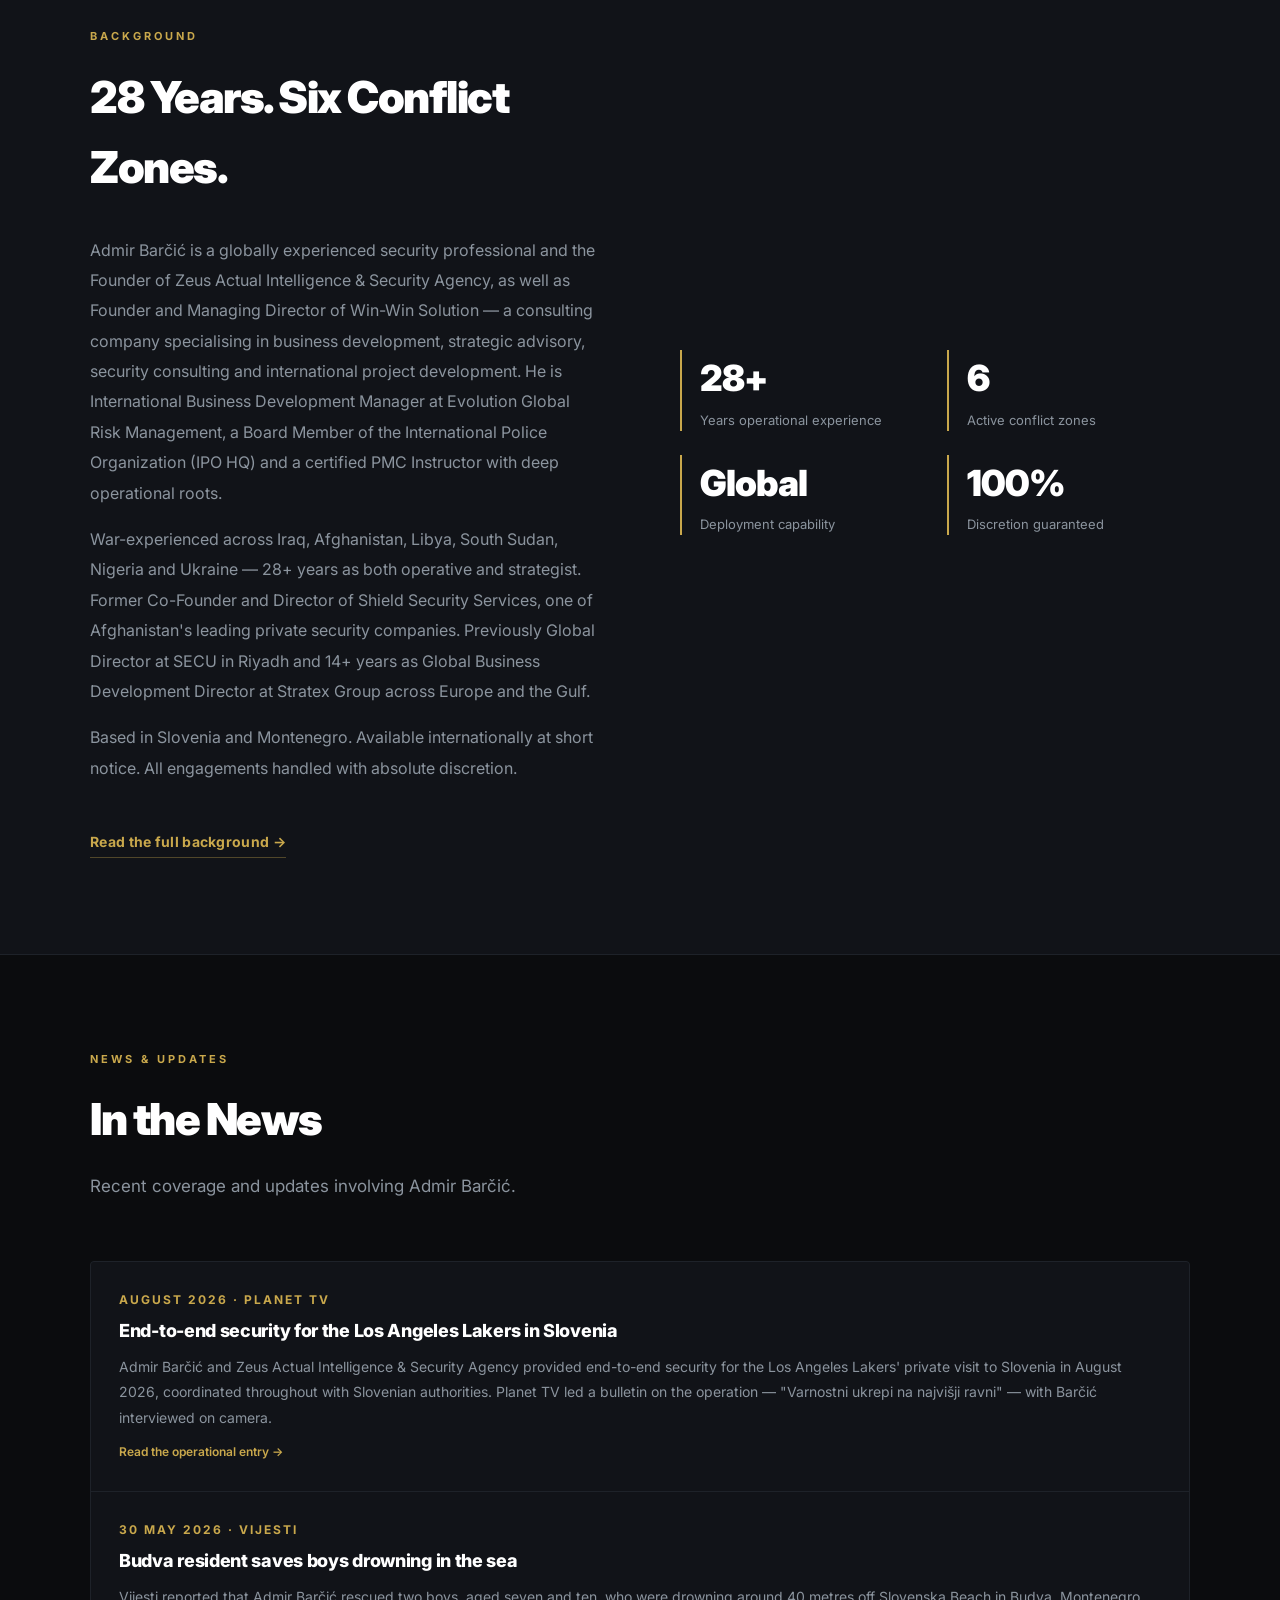
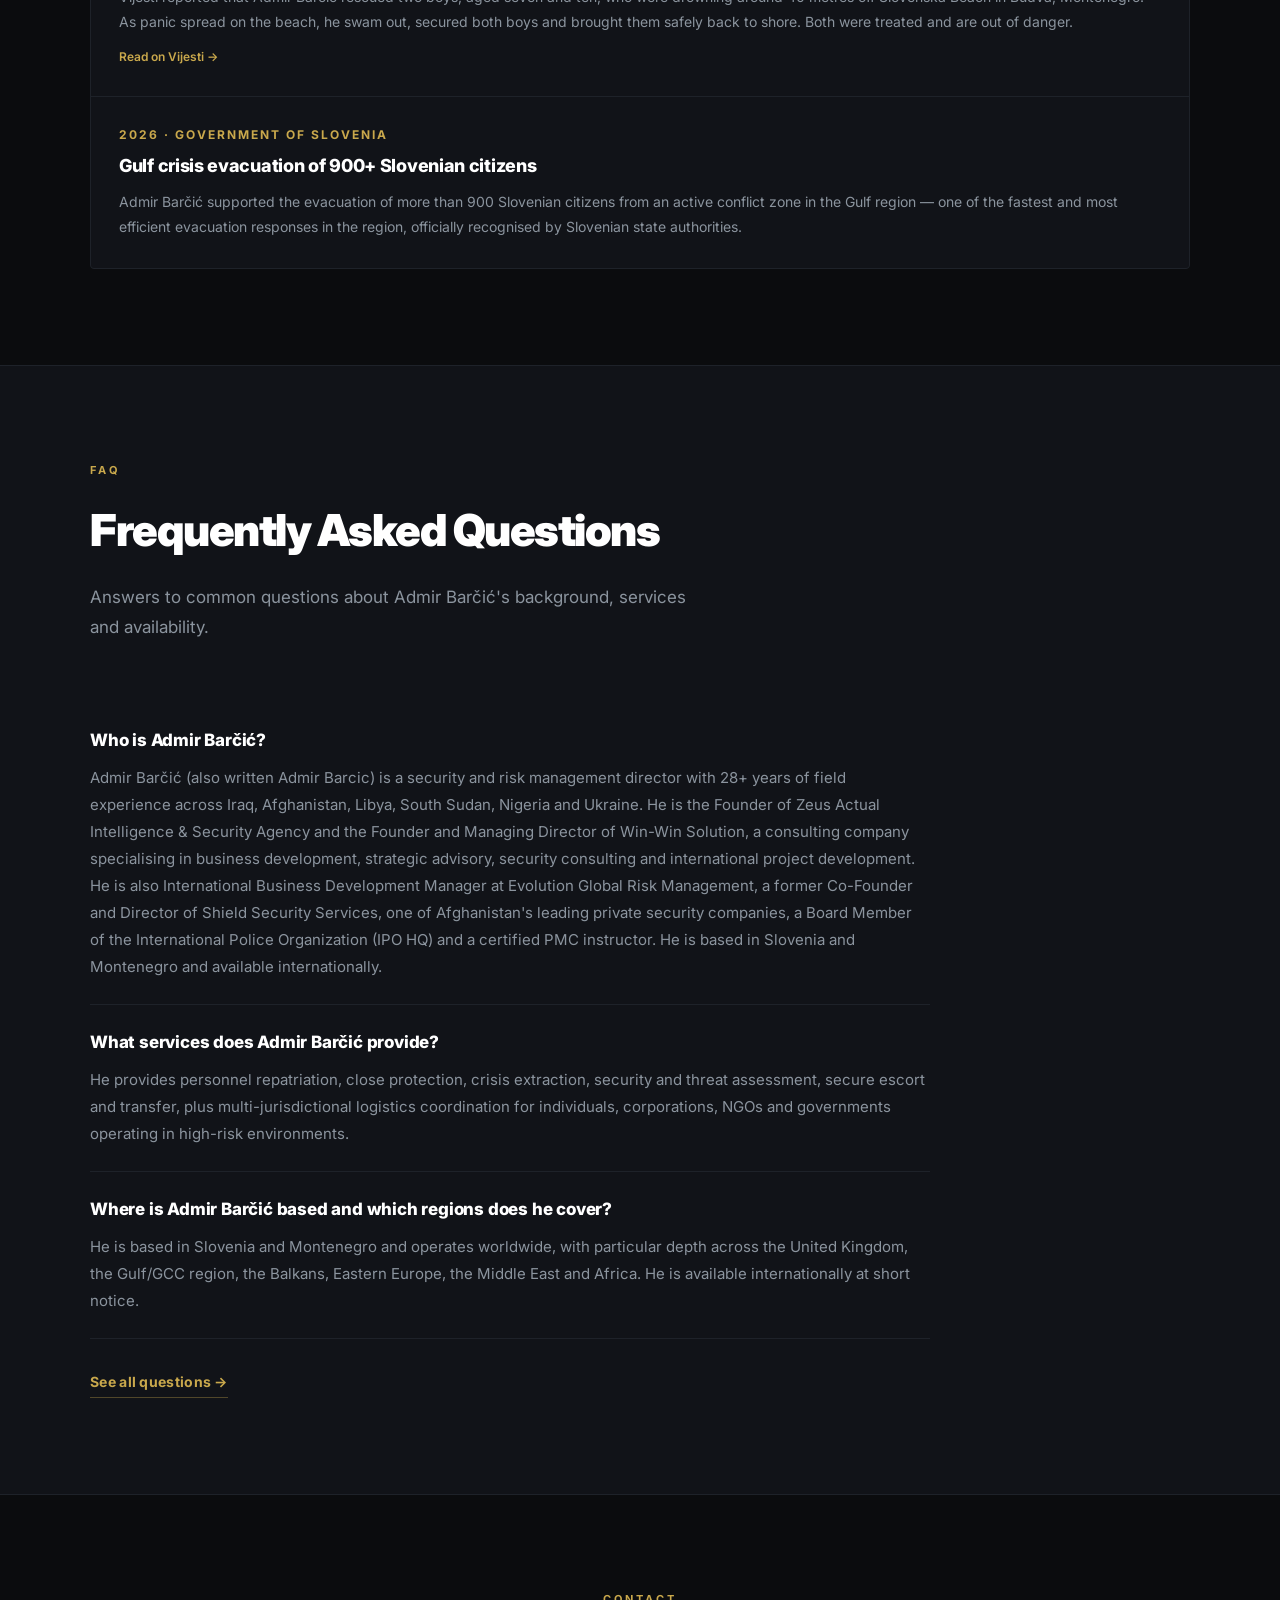
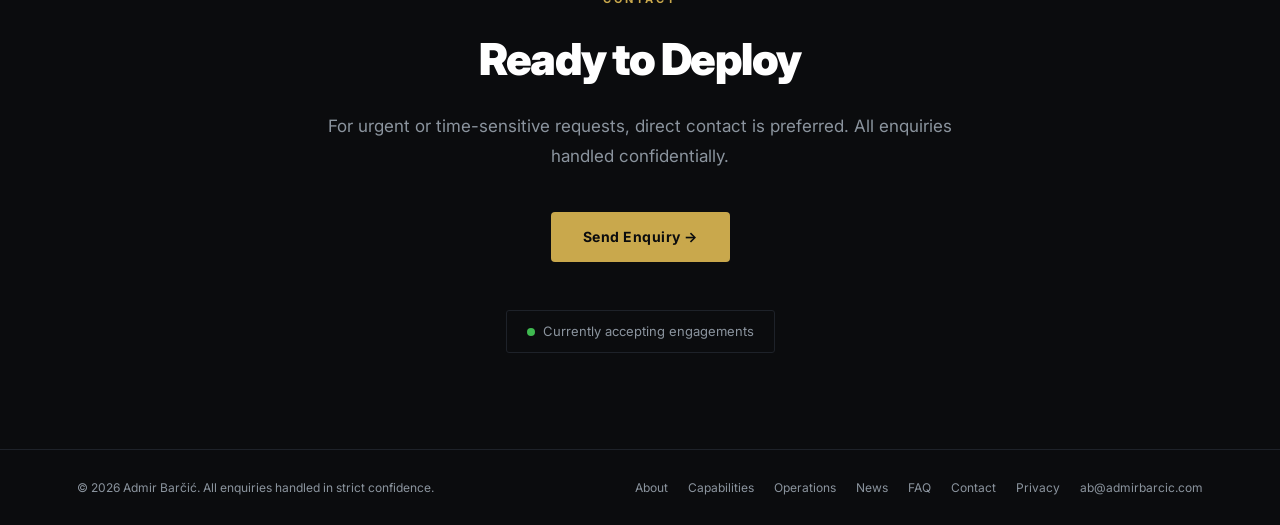
==== commit d530ef16: "SEO fixes: no comma before and, name in H1, shorter titles, one spelling, llms.txt - Remove every co" ====
--- a/index.html
+++ b/index.html
@@ -1,10 +1,10 @@
 <!DOCTYPE html>
-<html lang="en">
+<html lang="en-GB">
 <head>
 <meta charset="UTF-8">
 <meta name="viewport" content="width=device-width,initial-scale=1">
-<title>Admir Barcic — Founder, Zeus Actual & Win-Win Solution | Security & Risk Management</title>
-<meta name="description" content="Founder of Zeus Actual Intelligence &amp; Security Agency and Win-Win Solution, with 28+ years of security and risk management experience across Iraq, Afghanistan, Libya, South Sudan, Nigeria and Ukraine.">
+<title>Admir Barčić | Security &amp; Risk Management Consultant</title>
+<meta name="description" content="Admir Barčić: 28+ years of security and risk management in Iraq, Afghanistan, Libya, South Sudan, Nigeria and Ukraine. Founder of Zeus Actual.">
 <meta name="robots" content="index, follow">
 
 <!-- Favicon -->
@@ -14,22 +14,22 @@
 <!-- Open Graph -->
 <meta property="og:type" content="website">
 <meta property="og:url" content="https://admirbarcic.com">
-<meta property="og:title" content="Admir Barcic — Founder, Zeus Actual & Win-Win Solution | Security & Risk Management">
-<meta property="og:description" content="28+ years of security and risk management experience across Iraq, Afghanistan, Libya, South Sudan, Nigeria and Ukraine. Founder of Zeus Actual Intelligence &amp; Security Agency and Win-Win Solution.">
+<meta property="og:title" content="Admir Barčić | Security &amp; Risk Management Consultant">
+<meta property="og:description" content="Admir Barčić: 28+ years of security and risk management in Iraq, Afghanistan, Libya, South Sudan, Nigeria and Ukraine. Founder of Zeus Actual.">
 <meta property="og:image" content="https://admirbarcic.com/og-image.png">
 <meta property="og:image:width" content="1200">
 <meta property="og:image:height" content="630">
-<meta property="og:site_name" content="Admir Barcic">
+<meta property="og:site_name" content="Admir Barčić">
 
 <!-- Twitter Card -->
 <meta name="twitter:card" content="summary_large_image">
-<meta name="twitter:title" content="Admir Barcic — Founder, Zeus Actual & Win-Win Solution | Security & Risk Management">
-<meta name="twitter:description" content="28+ years of security and risk management experience across Iraq, Afghanistan, Libya, South Sudan, Nigeria and Ukraine.">
+<meta name="twitter:title" content="Admir Barčić | Security &amp; Risk Management Consultant">
+<meta name="twitter:description" content="Admir Barčić: 28+ years of security and risk management in Iraq, Afghanistan, Libya, South Sudan, Nigeria and Ukraine. Founder of Zeus Actual.">
 <meta name="twitter:image" content="https://admirbarcic.com/og-image.png">
 
 <!-- SEO -->
 <link rel="canonical" href="https://admirbarcic.com">
-<meta name="author" content="Admir Barcic">
+<meta name="author" content="Admir Barčić">
 <meta name="keywords" content="security risk management, global director, crisis management, threat assessment, close protection, hostile environment, conflict zone security, personnel repatriation, crisis extraction, Afghanistan Iraq Libya security, Gulf evacuation, Balkans security, Zeus Actual Intelligence and Security Agency, Win-Win Solution, Evolution Global Risk Management, Shield Security Services">
 <meta name="geo.region" content="GB">
 <meta name="language" content="en">
@@ -45,7 +45,7 @@
 "name": "Admir Barčić",
 "alternateName": "Admir Barcic",
 "jobTitle": "Founder, Zeus Actual Intelligence & Security Agency; Founder and Managing Director, Win-Win Solution",
-"description": "Security and risk management strategist with 28+ years of field experience across Iraq, Afghanistan, Libya, South Sudan, Nigeria and Ukraine. Founder of Zeus Actual Intelligence & Security Agency, Founder and Managing Director of Win-Win Solution, and International Business Development Manager at Evolution Global Risk Management. Former Co-Founder and Director of Shield Security Services, one of Afghanistan's leading private security companies. Board Member at the International Police Organization (IPO HQ). PMC Instructor.",
+"description": "Security and risk management strategist with 28+ years of field experience across Iraq, Afghanistan, Libya, South Sudan, Nigeria and Ukraine. Founder of Zeus Actual Intelligence & Security Agency, Founder and Managing Director of Win-Win Solution and International Business Development Manager at Evolution Global Risk Management. Former Co-Founder and Director of Shield Security Services, one of Afghanistan's leading private security companies. Board Member at the International Police Organization (IPO HQ). PMC Instructor.",
 "url": "https://admirbarcic.com/",
 "image": "https://admirbarcic.com/admir.jpg",
 "nationality": {"@type": "Country", "name": "Bosnia and Herzegovina"},
@@ -93,7 +93,7 @@
 "@type": "Organization",
 "@id": "https://admirbarcic.com/#winwin",
 "name": "Win-Win Solution",
-"description": "Consulting company specialising in business development, strategic advisory, security consulting, and international project development.",
+"description": "Consulting company specialising in business development, strategic advisory, security consulting and international project development.",
 "founder": {"@id": "https://admirbarcic.com/#person"},
 "employee": {"@id": "https://admirbarcic.com/#person"}
 },
@@ -268,7 +268,7 @@
 <body>
 
 <nav>
-<a href="/" class="logo">Admir <span>Barcic</span></a>
+<a href="/" class="logo">Admir <span>Barčić</span></a>
 <button class="nav-toggle" type="button" aria-label="Open menu" aria-expanded="false" aria-controls="nav-links"><span></span><span></span><span></span></button>
 <div class="nav-links" id="nav-links">
 <a href="/about.html" class="nav-link">About</a>
@@ -285,8 +285,8 @@
 <div class="hero-inner">
 <div class="hero-badge">Founder · Zeus Actual &nbsp;|&nbsp; Founder &amp; MD · Win-Win Solution &nbsp;|&nbsp; Board Member · IPO HQ</div>
 <div class="hero-divider"></div>
-<h1>Security.<br>Risk.<br><span>Managed.</span></h1>
-<p class="hero-sub">28+ years across Iraq, Afghanistan, Libya, South Sudan, Nigeria, and Ukraine. Board Member at the International Police Organization. Security strategist and trusted partner for complex global engagements.</p>
+<h1><span style="display:block;font-size:.32em;letter-spacing:.18em;text-transform:uppercase;color:#fff;margin-bottom:.7em">Admir Barčić</span>Security.<br>Risk.<br><span>Managed.</span></h1>
+<p class="hero-sub">28+ years across Iraq, Afghanistan, Libya, South Sudan, Nigeria and Ukraine. Board Member at the International Police Organization. Security strategist and trusted partner for complex global engagements.</p>
 <a href="#contact" class="hero-cta">Get In Touch &rarr;</a>
 </div>
 </div>
@@ -296,9 +296,9 @@
 <div class="section-inner">
 <div class="section-label">Media & Operations</div>
 <h2>Global Crisis Response & Evacuation Operations</h2>
-<p class="section-intro">Admir Barčić has led and supported some of the most complex civilian evacuation (EVAC) and crisis response operations in recent history, operating across high-risk conflict zones in coordination with governments, international organizations, and private security networks.</p>
-
-<p style="margin-bottom:40px">With over 28 years of field experience, his work spans Afghanistan, Ukraine, the Middle East, and Africa, with a particular focus on high-threat extractions, humanitarian corridors, and strategic evacuation logistics.</p>
+<p class="section-intro">Admir Barčić has led and supported some of the most complex civilian evacuation (EVAC) and crisis response operations in recent history, operating across high-risk conflict zones in coordination with governments, international organizations and private security networks.</p>
+
+<p style="margin-bottom:40px">With over 28 years of field experience, his work spans Afghanistan, Ukraine, the Middle East and Africa, with a particular focus on high-threat extractions, humanitarian corridors and strategic evacuation logistics.</p>
 
 <div class="ops-media">
 <img src="admir-ops-1.jpg" alt="Admir Barčić coordinating field operations in a high-risk zone" width="961" height="1280" loading="lazy" decoding="async">
@@ -333,27 +333,27 @@
 <div class="section-inner">
 <div class="section-label">What I Do</div>
 <h2>Capabilities</h2>
-<p class="section-intro">Specialist services for individuals, organisations, and governments requiring trusted operational support at short notice.</p>
+<p class="section-intro">Specialist services for individuals, organisations and governments requiring trusted operational support at short notice.</p>
 <div class="services-grid">
 <div class="service-card">
 <div class="service-icon">✈️</div>
 <h3>Personnel Repatriation</h3>
-<p>Safe and discreet repatriation of personnel from high-risk regions, conflict zones, and complex jurisdictions. End-to-end logistics managed.</p>
+<p>Safe and discreet repatriation of personnel from high-risk regions, conflict zones and complex jurisdictions. End-to-end logistics managed.</p>
 </div>
 <div class="service-card">
 <div class="service-icon">🛡️</div>
 <h3>Close Protection</h3>
-<p>Personal protection for executives, HNWIs, diplomats, and private clients. Domestic and international assignments. Short-notice availability.</p>
+<p>Personal protection for executives, HNWIs, diplomats and private clients. Domestic and international assignments. Short-notice availability.</p>
 </div>
 <div class="service-card">
 <div class="service-icon">⚡</div>
 <h3>Crisis Extraction</h3>
-<p>Rapid extraction of personnel from deteriorating situations. Experience coordinating evacuations across the Gulf, Eastern Europe, and beyond.</p>
+<p>Rapid extraction of personnel from deteriorating situations. Experience coordinating evacuations across the Gulf, Eastern Europe and beyond.</p>
 </div>
 <div class="service-card">
 <div class="service-icon">🔍</div>
 <h3>Security Assessment</h3>
-<p>Pre-travel and destination security assessments. Threat analysis, route planning, and contingency protocols for high-risk environments.</p>
+<p>Pre-travel and destination security assessments. Threat analysis, route planning and contingency protocols for high-risk environments.</p>
 </div>
 <div class="service-card">
 <div class="service-icon">🤝</div>
@@ -363,7 +363,7 @@
 <div class="service-card">
 <div class="service-icon">📋</div>
 <h3>Logistics & Coordination</h3>
-<p>Ground-level coordination for complex multi-jurisdictional operations. Local networks, documentation, and liaising with authorities.</p>
+<p>Ground-level coordination for complex multi-jurisdictional operations. Local networks, documentation and liaising with authorities.</p>
 </div>
 </div>
 <a class="section-more" href="/capabilities.html">See full capabilities &rarr;</a>
@@ -378,8 +378,8 @@
 <h2>28 Years. Six Conflict Zones.</h2>
 <div style="margin-top:32px">
 <div class="profile-text">
-<p>Admir Barcic is a globally experienced security professional and the Founder of Zeus Actual Intelligence &amp; Security Agency, as well as Founder and Managing Director of Win-Win Solution — a consulting company specialising in business development, strategic advisory, security consulting, and international project development. He is International Business Development Manager at Evolution Global Risk Management, a Board Member of the International Police Organization (IPO HQ) and a certified PMC Instructor with deep operational roots.</p>
-<p>War-experienced across Iraq, Afghanistan, Libya, South Sudan, Nigeria, and Ukraine — 28+ years as both operative and strategist. Former Co-Founder and Director of Shield Security Services, one of Afghanistan's leading private security companies. Previously Global Director at SECU in Riyadh, and 14+ years as Global Business Development Director at Stratex Group across Europe and the Gulf.</p>
+<p>Admir Barčić is a globally experienced security professional and the Founder of Zeus Actual Intelligence &amp; Security Agency, as well as Founder and Managing Director of Win-Win Solution — a consulting company specialising in business development, strategic advisory, security consulting and international project development. He is International Business Development Manager at Evolution Global Risk Management, a Board Member of the International Police Organization (IPO HQ) and a certified PMC Instructor with deep operational roots.</p>
+<p>War-experienced across Iraq, Afghanistan, Libya, South Sudan, Nigeria and Ukraine — 28+ years as both operative and strategist. Former Co-Founder and Director of Shield Security Services, one of Afghanistan's leading private security companies. Previously Global Director at SECU in Riyadh and 14+ years as Global Business Development Director at Stratex Group across Europe and the Gulf.</p>
 <p>Based in Slovenia and Montenegro. Available internationally at short notice. All engagements handled with absolute discretion.</p>
 <a class="section-more" href="/about.html">Read the full background &rarr;</a>
 </div>
@@ -443,11 +443,11 @@
 <div class="faq-list">
 <div class="faq-item">
 <h3>Who is Admir Barčić?</h3>
-<p>Admir Barčić (also written Admir Barcic) is a security and risk management director with 28+ years of field experience across Iraq, Afghanistan, Libya, South Sudan, Nigeria and Ukraine. He is the Founder of Zeus Actual Intelligence &amp; Security Agency and the Founder and Managing Director of Win-Win Solution, a consulting company specialising in business development, strategic advisory, security consulting, and international project development. He is also International Business Development Manager at Evolution Global Risk Management, a former Co-Founder and Director of Shield Security Services, one of Afghanistan's leading private security companies, a Board Member of the International Police Organization (IPO HQ) and a certified PMC instructor. He is based in Slovenia and Montenegro and available internationally.</p>
+<p>Admir Barčić (also written Admir Barcic) is a security and risk management director with 28+ years of field experience across Iraq, Afghanistan, Libya, South Sudan, Nigeria and Ukraine. He is the Founder of Zeus Actual Intelligence &amp; Security Agency and the Founder and Managing Director of Win-Win Solution, a consulting company specialising in business development, strategic advisory, security consulting and international project development. He is also International Business Development Manager at Evolution Global Risk Management, a former Co-Founder and Director of Shield Security Services, one of Afghanistan's leading private security companies, a Board Member of the International Police Organization (IPO HQ) and a certified PMC instructor. He is based in Slovenia and Montenegro and available internationally.</p>
 </div>
 <div class="faq-item">
 <h3>What services does Admir Barčić provide?</h3>
-<p>He provides personnel repatriation, close protection, crisis extraction, security and threat assessment, secure escort and transfer, and multi-jurisdictional logistics coordination for individuals, corporations, NGOs and governments operating in high-risk environments.</p>
+<p>He provides personnel repatriation, close protection, crisis extraction, security and threat assessment, secure escort and transfer, plus multi-jurisdictional logistics coordination for individuals, corporations, NGOs and governments operating in high-risk environments.</p>
 </div>
 <div class="faq-item">
 <h3>Where is Admir Barčić based and which regions does he cover?</h3>
@@ -474,7 +474,7 @@
 </section>
 
 <footer>
-<p>&copy; 2026 Admir Barcic. All enquiries handled in strict confidence.</p>
+<p>&copy; 2026 Admir Barčić. All enquiries handled in strict confidence.</p>
 <div class="footer-links">
 <a href="/about.html">About</a>
 <a href="/capabilities.html">Capabilities</a>
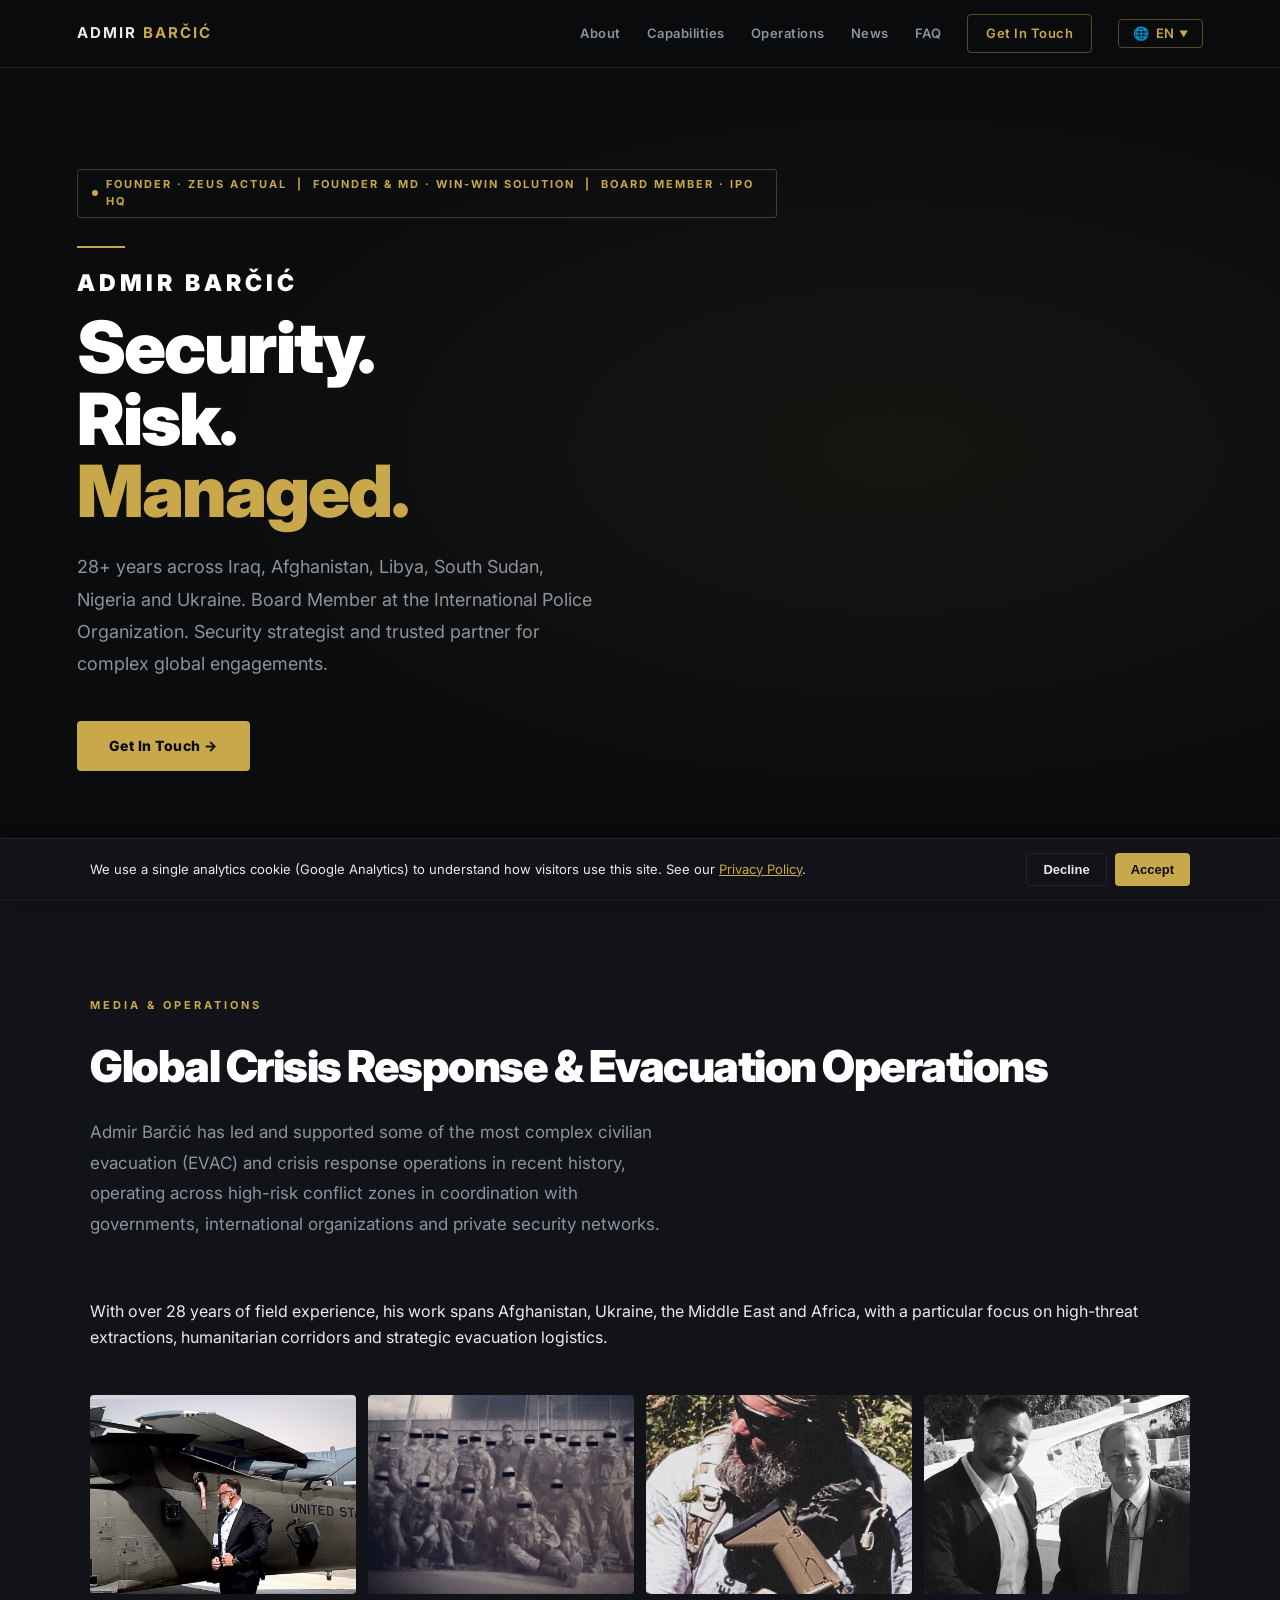
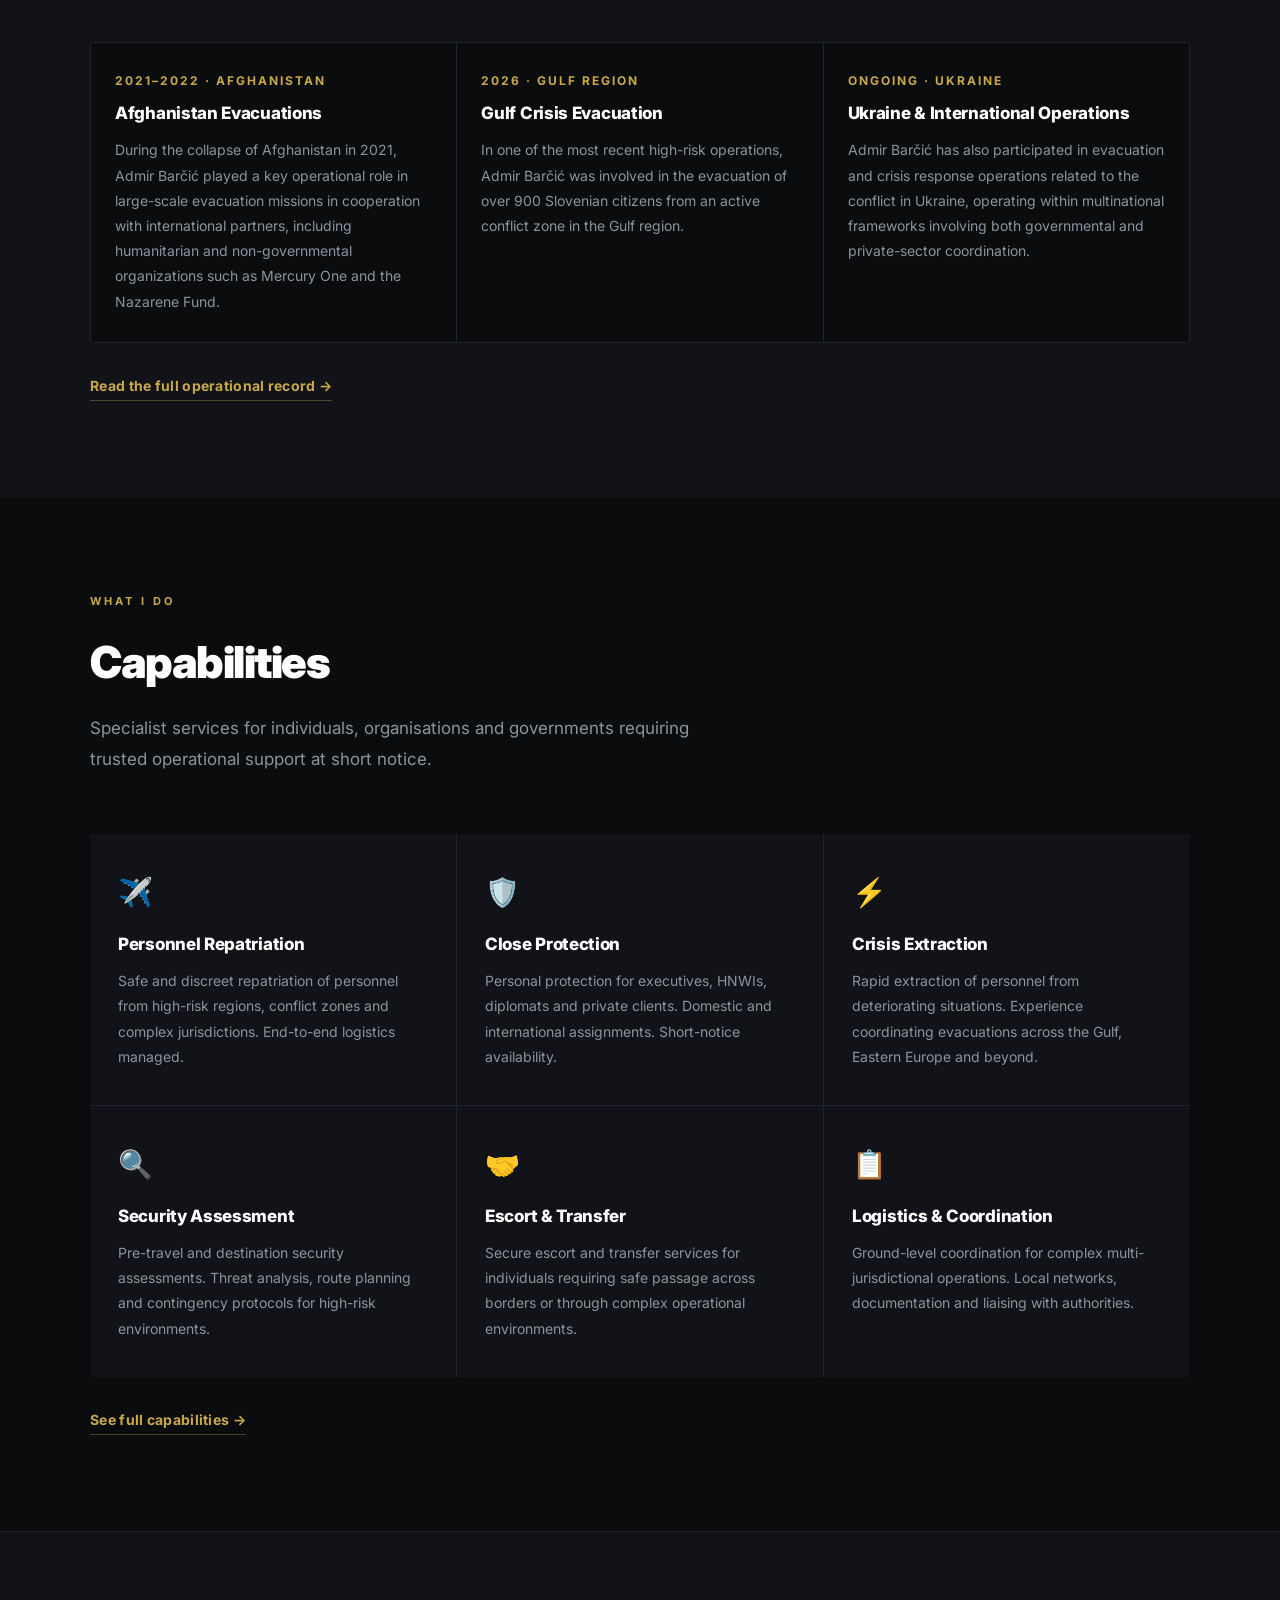
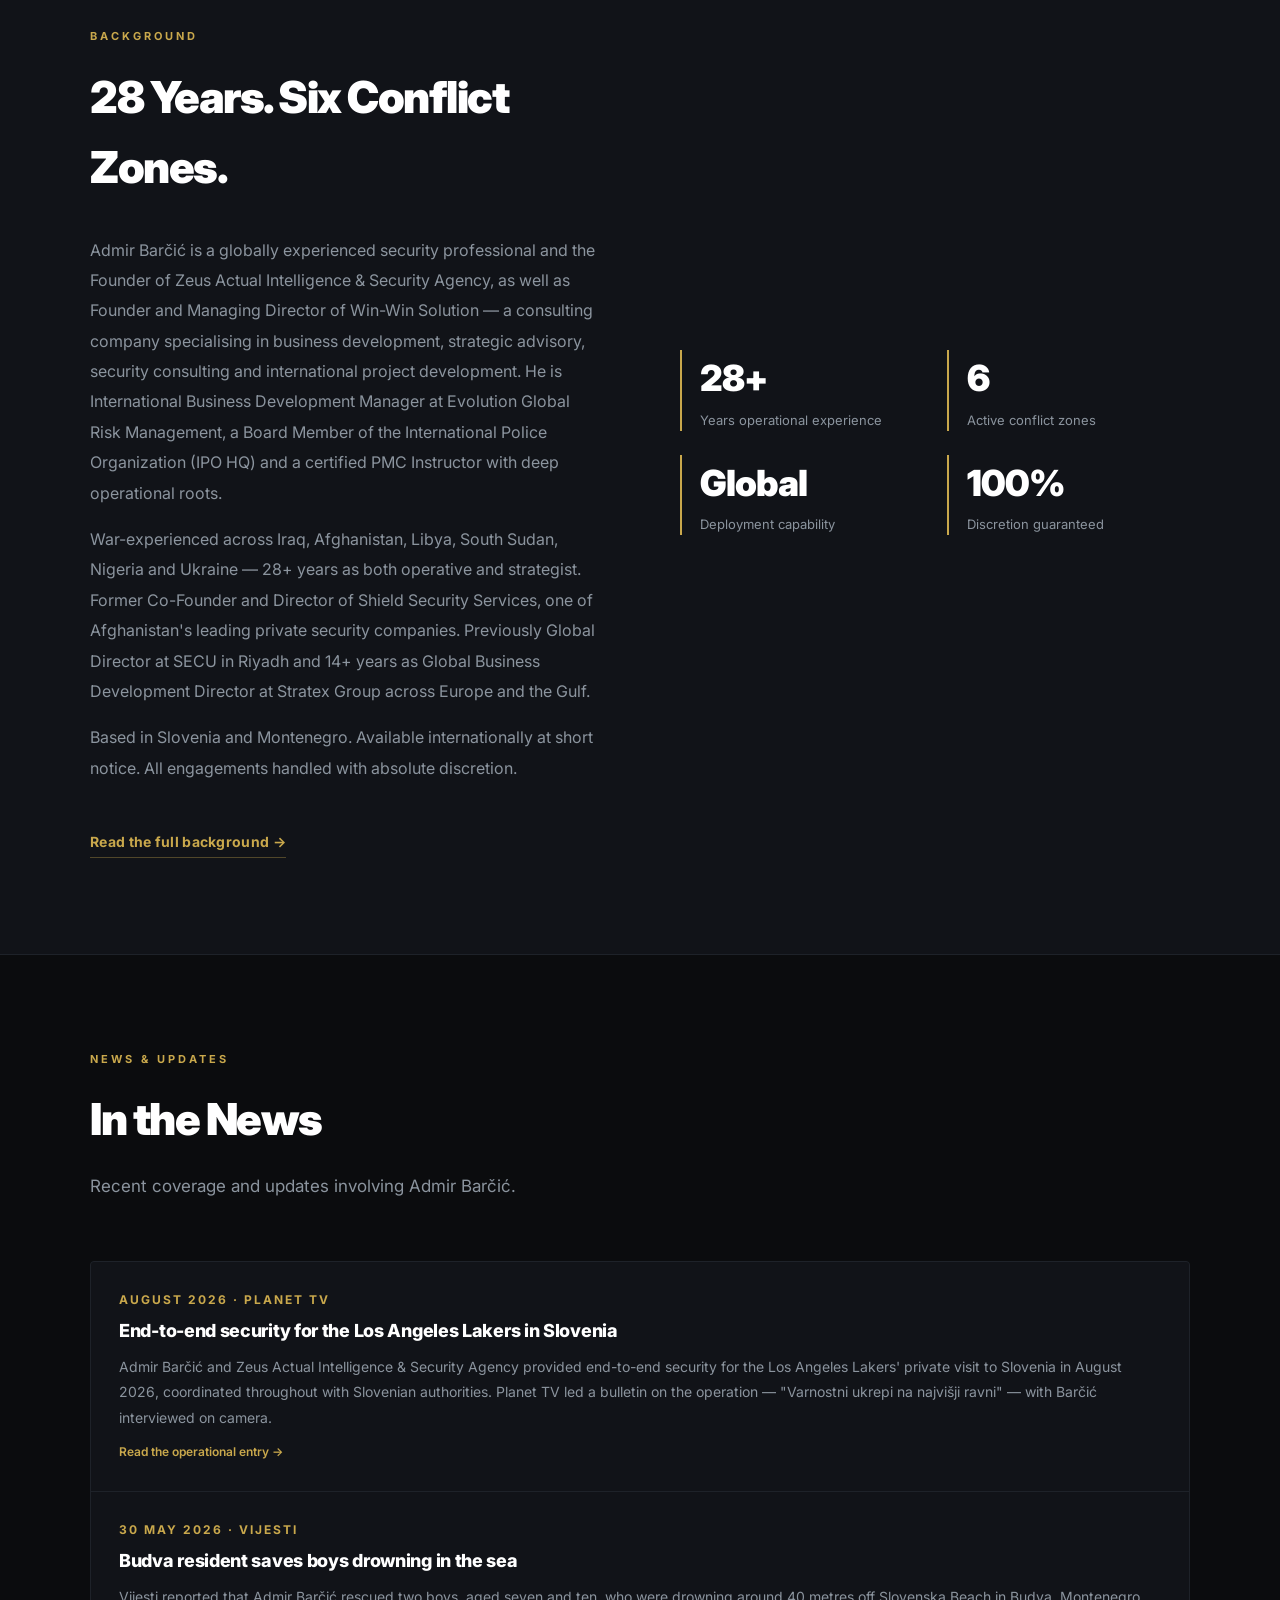
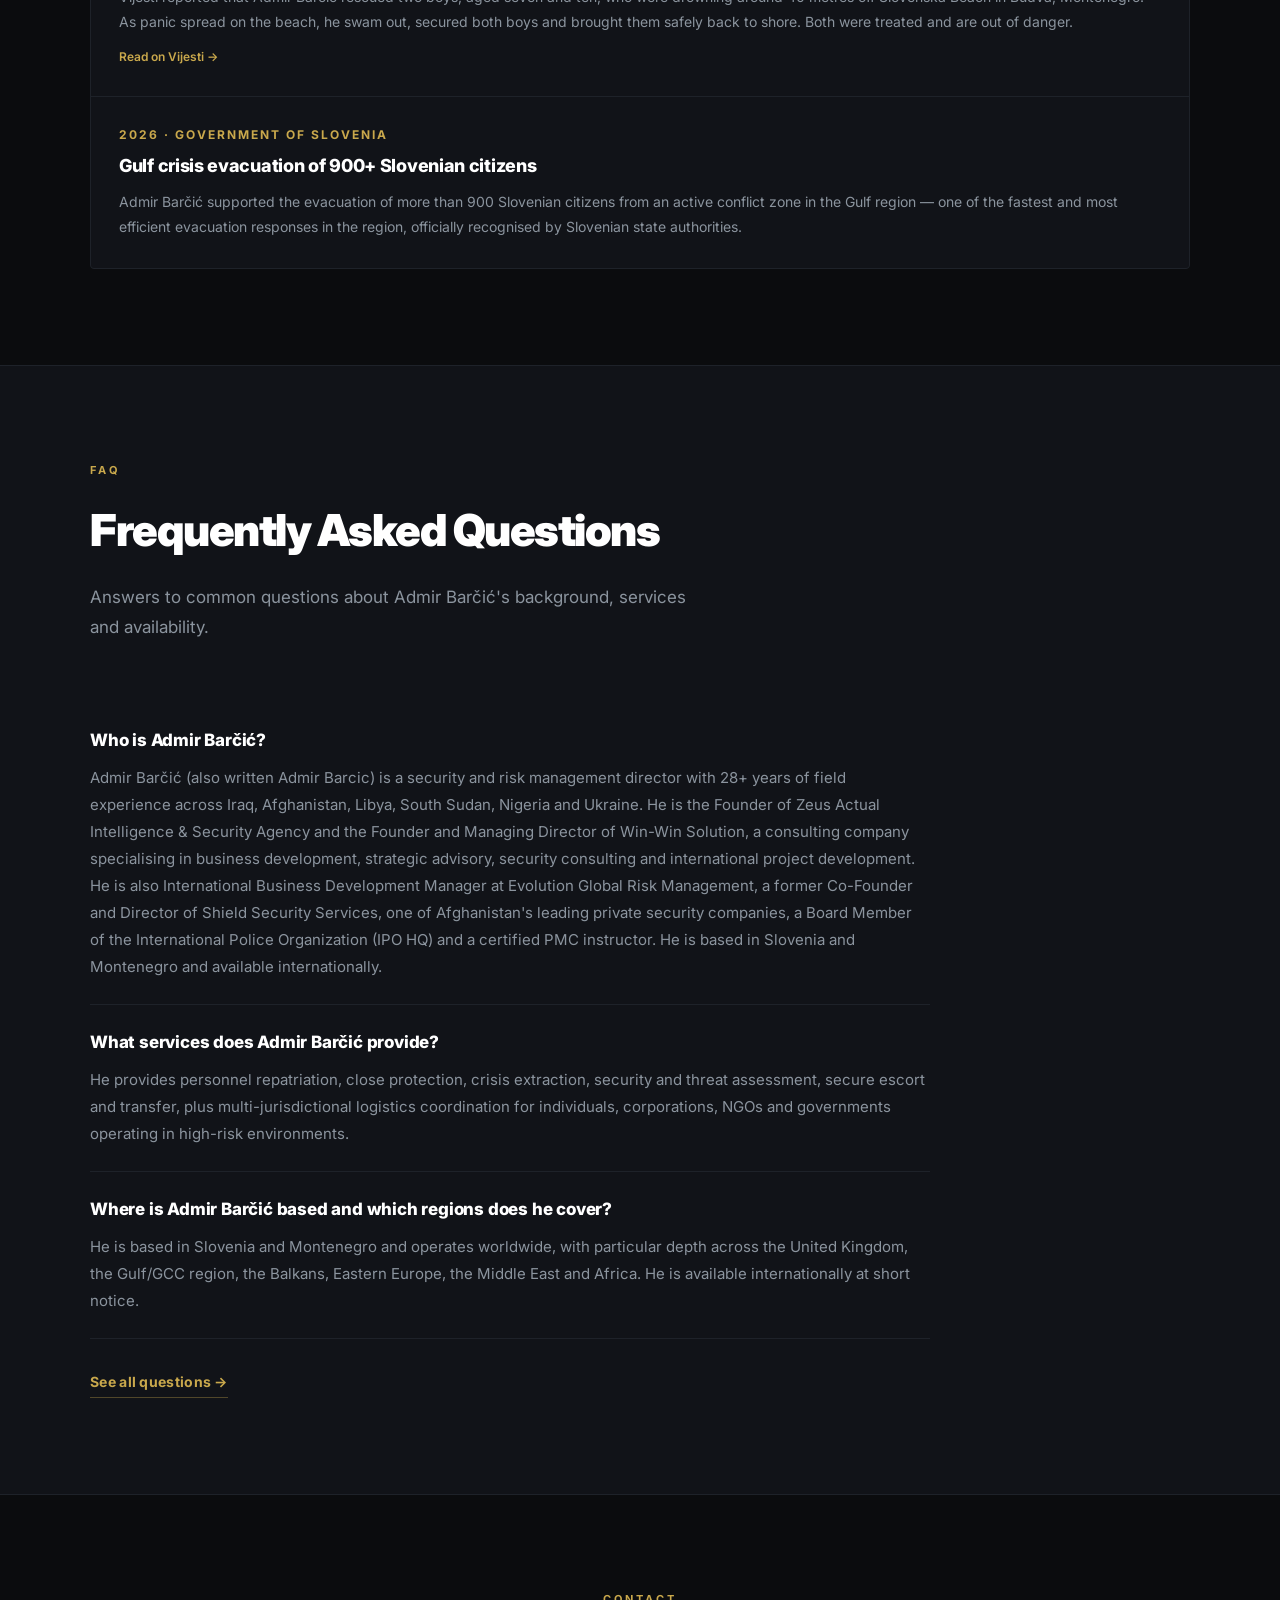
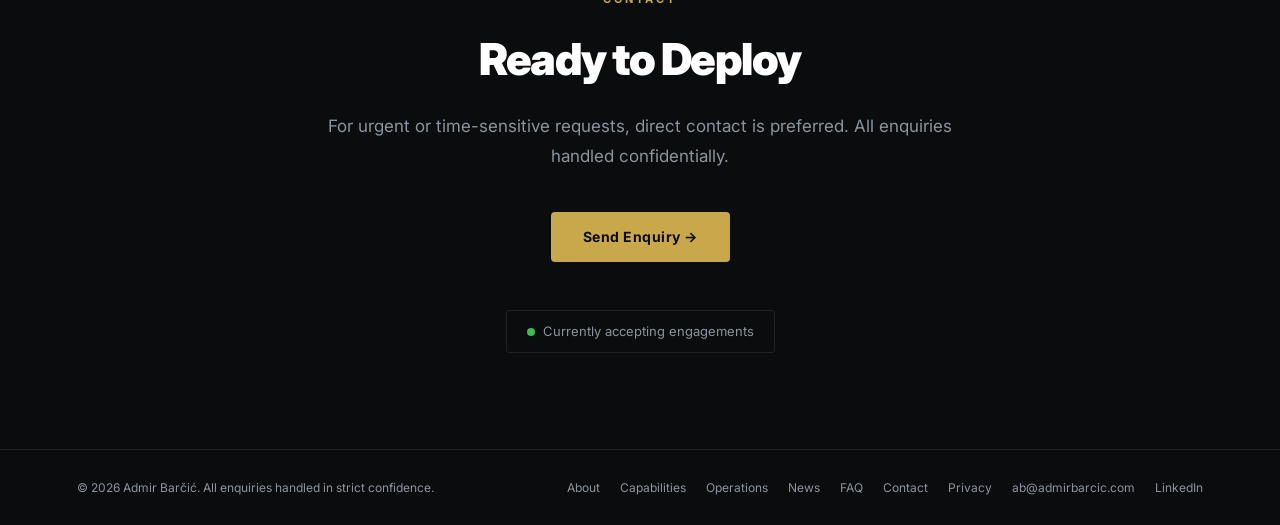
==== commit adb5fc6a: "Footer: LinkedIn profile link on every page (rel=me)" ====
--- a/index.html
+++ b/index.html
@@ -37,136 +37,220 @@
 <!-- Schema.org structured data -->
 <script type="application/ld+json">
 {
-"@context": "https://schema.org",
-"@graph": [
-{
-"@type": "Person",
-"@id": "https://admirbarcic.com/#person",
-"name": "Admir Barčić",
-"alternateName": "Admir Barcic",
-"jobTitle": "Founder, Zeus Actual Intelligence & Security Agency; Founder and Managing Director, Win-Win Solution",
-"description": "Security and risk management strategist with 28+ years of field experience across Iraq, Afghanistan, Libya, South Sudan, Nigeria and Ukraine. Founder of Zeus Actual Intelligence & Security Agency, Founder and Managing Director of Win-Win Solution and International Business Development Manager at Evolution Global Risk Management. Former Co-Founder and Director of Shield Security Services, one of Afghanistan's leading private security companies. Board Member at the International Police Organization (IPO HQ). PMC Instructor.",
-"url": "https://admirbarcic.com/",
-"image": "https://admirbarcic.com/admir.jpg",
-"nationality": {"@type": "Country", "name": "Bosnia and Herzegovina"},
-"homeLocation": {"@type": "Place", "name": "Budva, Montenegro"},
-"workLocation": [
-{"@type": "Country", "name": "Slovenia"},
-{"@type": "Country", "name": "Montenegro"}
-],
-"email": "ab@admirbarcic.com",
-"worksFor": [
-{"@id": "https://admirbarcic.com/#zeus"},
-{"@id": "https://admirbarcic.com/#winwin"},
-{"@id": "https://admirbarcic.com/#egrm"}
-],
-"alumniOf": {"@id": "https://admirbarcic.com/#shield"},
-"memberOf": {"@id": "https://admirbarcic.com/#ipo"},
-"subjectOf": {"@id": "https://admirbarcic.com/#news-rescue"},
-"knowsLanguage": ["English", "Slovenian", "Bosnian"],
-"knowsAbout": [
-"Security Risk Management",
-"Crisis Management",
-"Civilian Evacuation Operations",
-"Threat Assessment",
-"Close Protection",
-"Hostile Environment Operations",
-"Multi-jurisdictional Operations",
-"Humanitarian Logistics",
-"Private Military Contracting"
-],
-"hasOccupation": {
-"@type": "Occupation",
-"name": "Security & Risk Management Director",
-"occupationalCategory": "Security Services"
-}
-},
-{
-"@type": "Organization",
-"@id": "https://admirbarcic.com/#zeus",
-"name": "Zeus Actual Intelligence & Security Agency",
-"description": "Intelligence and security agency founded by Admir Barčić, providing intelligence, security and risk services to governments, international organisations and private clients.",
-"founder": {"@id": "https://admirbarcic.com/#person"},
-"employee": {"@id": "https://admirbarcic.com/#person"}
-},
-{
-"@type": "Organization",
-"@id": "https://admirbarcic.com/#winwin",
-"name": "Win-Win Solution",
-"description": "Consulting company specialising in business development, strategic advisory, security consulting and international project development.",
-"founder": {"@id": "https://admirbarcic.com/#person"},
-"employee": {"@id": "https://admirbarcic.com/#person"}
-},
-{
-"@type": "Organization",
-"@id": "https://admirbarcic.com/#shield",
-"name": "Shield Security Services",
-"description": "One of Afghanistan's leading private security companies. Co-founded by Admir Barčić, who served as Director.",
-"founder": {"@id": "https://admirbarcic.com/#person"}
-},
-{
-"@type": "Organization",
-"@id": "https://admirbarcic.com/#egrm",
-"name": "Evolution Global Risk Management",
-"description": "Global risk management firm providing security, crisis response and evacuation services to governments, international organisations and private clients.",
-"employee": {"@id": "https://admirbarcic.com/#person"}
-},
-{
-"@type": "Organization",
-"@id": "https://admirbarcic.com/#ipo",
-"name": "International Police Organization",
-"alternateName": "IPO HQ"
-},
-{
-"@type": "NewsArticle",
-"@id": "https://admirbarcic.com/#news-rescue",
-"headline": "Budva resident saves boys drowning in the sea",
-"datePublished": "2026-05-30",
-"author": {"@type": "Person", "name": "Vuk Lajović"},
-"publisher": {"@type": "NewsMediaOrganization", "name": "Vijesti", "url": "https://www.vijesti.me/"},
-"url": "https://en.vijesti.me/news-b/society/810983/Budva-resident-saves-boys-drowning-in-the-sea",
-"about": {"@id": "https://admirbarcic.com/#person"},
-"description": "Admir Barčić rescued two boys, aged seven and ten, who were drowning off Slovenska Beach in Budva, Montenegro, swimming both safely to shore."
-},
-{
-"@type": "ProfessionalService",
-"@id": "https://admirbarcic.com/#service",
-"name": "Admir Barčić — Security & Risk Consulting",
-"url": "https://admirbarcic.com/",
-"provider": {"@id": "https://admirbarcic.com/#person"},
-"areaServed": [
-{"@type": "Place", "name": "Worldwide"},
-{"@type": "Country", "name": "United Kingdom"},
-{"@type": "Place", "name": "Gulf Cooperation Council (GCC) region"},
-{"@type": "Country", "name": "Slovenia"},
-{"@type": "Country", "name": "Montenegro"},
-{"@type": "Place", "name": "Balkans"},
-{"@type": "Place", "name": "Middle East"},
-{"@type": "Place", "name": "Africa"}
-],
-"availableChannel": {
-"@type": "ServiceChannel",
-"serviceUrl": "https://admirbarcic.com/#contact",
-"availableLanguage": ["English", "Slovenian", "Bosnian"]
-},
-"serviceType": [
-"Personnel Repatriation",
-"Close Protection",
-"Crisis Extraction",
-"Security Assessment",
-"Secure Escort and Transfer",
-"Logistics and Multi-jurisdictional Coordination"
-]
-},
-{
-"@type": "WebSite",
-"@id": "https://admirbarcic.com/#website",
-"url": "https://admirbarcic.com/",
-"name": "Admir Barčić",
-"publisher": {"@id": "https://admirbarcic.com/#person"},
-"inLanguage": "en"
-}
-]
+  "@context": "https://schema.org",
+  "@graph": [
+    {
+      "@type": "Person",
+      "@id": "https://admirbarcic.com/#person",
+      "name": "Admir Barčić",
+      "alternateName": "Admir Barcic",
+      "jobTitle": "Founder, Zeus Actual Intelligence & Security Agency; Founder and Managing Director, Win-Win Solution",
+      "description": "Security and risk management strategist with 28+ years of field experience across Iraq, Afghanistan, Libya, South Sudan, Nigeria and Ukraine. Founder of Zeus Actual Intelligence & Security Agency, Founder and Managing Director of Win-Win Solution and International Business Development Manager at Evolution Global Risk Management. Former Co-Founder and Director of Shield Security Services, one of Afghanistan's leading private security companies. Board Member at the International Police Organization (IPO HQ). PMC Instructor.",
+      "url": "https://admirbarcic.com/",
+      "image": "https://admirbarcic.com/admir.jpg",
+      "nationality": {
+        "@type": "Country",
+        "name": "Bosnia and Herzegovina"
+      },
+      "homeLocation": {
+        "@type": "Place",
+        "name": "Budva, Montenegro"
+      },
+      "workLocation": [
+        {
+          "@type": "Country",
+          "name": "Slovenia"
+        },
+        {
+          "@type": "Country",
+          "name": "Montenegro"
+        }
+      ],
+      "email": "ab@admirbarcic.com",
+      "worksFor": [
+        {
+          "@id": "https://admirbarcic.com/#zeus"
+        },
+        {
+          "@id": "https://admirbarcic.com/#winwin"
+        },
+        {
+          "@id": "https://admirbarcic.com/#egrm"
+        }
+      ],
+      "alumniOf": {
+        "@id": "https://admirbarcic.com/#shield"
+      },
+      "memberOf": {
+        "@id": "https://admirbarcic.com/#ipo"
+      },
+      "subjectOf": {
+        "@id": "https://admirbarcic.com/#news-rescue"
+      },
+      "knowsLanguage": [
+        "English",
+        "Slovenian",
+        "Bosnian"
+      ],
+      "knowsAbout": [
+        "Security Risk Management",
+        "Crisis Management",
+        "Civilian Evacuation Operations",
+        "Threat Assessment",
+        "Close Protection",
+        "Hostile Environment Operations",
+        "Multi-jurisdictional Operations",
+        "Humanitarian Logistics",
+        "Private Military Contracting"
+      ],
+      "hasOccupation": {
+        "@type": "Occupation",
+        "name": "Security & Risk Management Director",
+        "occupationalCategory": "Security Services"
+      },
+      "sameAs": [
+        "https://www.linkedin.com/in/admir-barcic-194a5167/"
+      ]
+    },
+    {
+      "@type": "Organization",
+      "@id": "https://admirbarcic.com/#zeus",
+      "name": "Zeus Actual Intelligence & Security Agency",
+      "description": "Intelligence and security agency founded by Admir Barčić, providing intelligence, security and risk services to governments, international organisations and private clients.",
+      "founder": {
+        "@id": "https://admirbarcic.com/#person"
+      },
+      "employee": {
+        "@id": "https://admirbarcic.com/#person"
+      }
+    },
+    {
+      "@type": "Organization",
+      "@id": "https://admirbarcic.com/#winwin",
+      "name": "Win-Win Solution",
+      "description": "Consulting company specialising in business development, strategic advisory, security consulting and international project development.",
+      "founder": {
+        "@id": "https://admirbarcic.com/#person"
+      },
+      "employee": {
+        "@id": "https://admirbarcic.com/#person"
+      }
+    },
+    {
+      "@type": "Organization",
+      "@id": "https://admirbarcic.com/#shield",
+      "name": "Shield Security Services",
+      "description": "One of Afghanistan's leading private security companies. Co-founded by Admir Barčić, who served as Director.",
+      "founder": {
+        "@id": "https://admirbarcic.com/#person"
+      }
+    },
+    {
+      "@type": "Organization",
+      "@id": "https://admirbarcic.com/#egrm",
+      "name": "Evolution Global Risk Management",
+      "description": "Global risk management firm providing security, crisis response and evacuation services to governments, international organisations and private clients.",
+      "employee": {
+        "@id": "https://admirbarcic.com/#person"
+      }
+    },
+    {
+      "@type": "Organization",
+      "@id": "https://admirbarcic.com/#ipo",
+      "name": "International Police Organization",
+      "alternateName": "IPO HQ"
+    },
+    {
+      "@type": "NewsArticle",
+      "@id": "https://admirbarcic.com/#news-rescue",
+      "headline": "Budva resident saves boys drowning in the sea",
+      "datePublished": "2026-05-30",
+      "author": {
+        "@type": "Person",
+        "name": "Vuk Lajović"
+      },
+      "publisher": {
+        "@type": "NewsMediaOrganization",
+        "name": "Vijesti",
+        "url": "https://www.vijesti.me/"
+      },
+      "url": "https://en.vijesti.me/news-b/society/810983/Budva-resident-saves-boys-drowning-in-the-sea",
+      "about": {
+        "@id": "https://admirbarcic.com/#person"
+      },
+      "description": "Admir Barčić rescued two boys, aged seven and ten, who were drowning off Slovenska Beach in Budva, Montenegro, swimming both safely to shore."
+    },
+    {
+      "@type": "ProfessionalService",
+      "@id": "https://admirbarcic.com/#service",
+      "name": "Admir Barčić — Security & Risk Consulting",
+      "url": "https://admirbarcic.com/",
+      "provider": {
+        "@id": "https://admirbarcic.com/#person"
+      },
+      "areaServed": [
+        {
+          "@type": "Place",
+          "name": "Worldwide"
+        },
+        {
+          "@type": "Country",
+          "name": "United Kingdom"
+        },
+        {
+          "@type": "Place",
+          "name": "Gulf Cooperation Council (GCC) region"
+        },
+        {
+          "@type": "Country",
+          "name": "Slovenia"
+        },
+        {
+          "@type": "Country",
+          "name": "Montenegro"
+        },
+        {
+          "@type": "Place",
+          "name": "Balkans"
+        },
+        {
+          "@type": "Place",
+          "name": "Middle East"
+        },
+        {
+          "@type": "Place",
+          "name": "Africa"
+        }
+      ],
+      "availableChannel": {
+        "@type": "ServiceChannel",
+        "serviceUrl": "https://admirbarcic.com/#contact",
+        "availableLanguage": [
+          "English",
+          "Slovenian",
+          "Bosnian"
+        ]
+      },
+      "serviceType": [
+        "Personnel Repatriation",
+        "Close Protection",
+        "Crisis Extraction",
+        "Security Assessment",
+        "Secure Escort and Transfer",
+        "Logistics and Multi-jurisdictional Coordination"
+      ]
+    },
+    {
+      "@type": "WebSite",
+      "@id": "https://admirbarcic.com/#website",
+      "url": "https://admirbarcic.com/",
+      "name": "Admir Barčić",
+      "publisher": {
+        "@id": "https://admirbarcic.com/#person"
+      },
+      "inLanguage": "en"
+    }
+  ]
 }
 </script>
 <link rel="preconnect" href="https://fonts.googleapis.com">
@@ -484,6 +568,7 @@
 <a href="/contact.html">Contact</a>
 <a href="/privacy.html">Privacy</a>
 <a href="mailto:ab@admirbarcic.com">ab@admirbarcic.com</a>
+<a href="https://www.linkedin.com/in/admir-barcic-194a5167/" target="_blank" rel="noopener me">LinkedIn</a>
 </div>
 </footer>
 
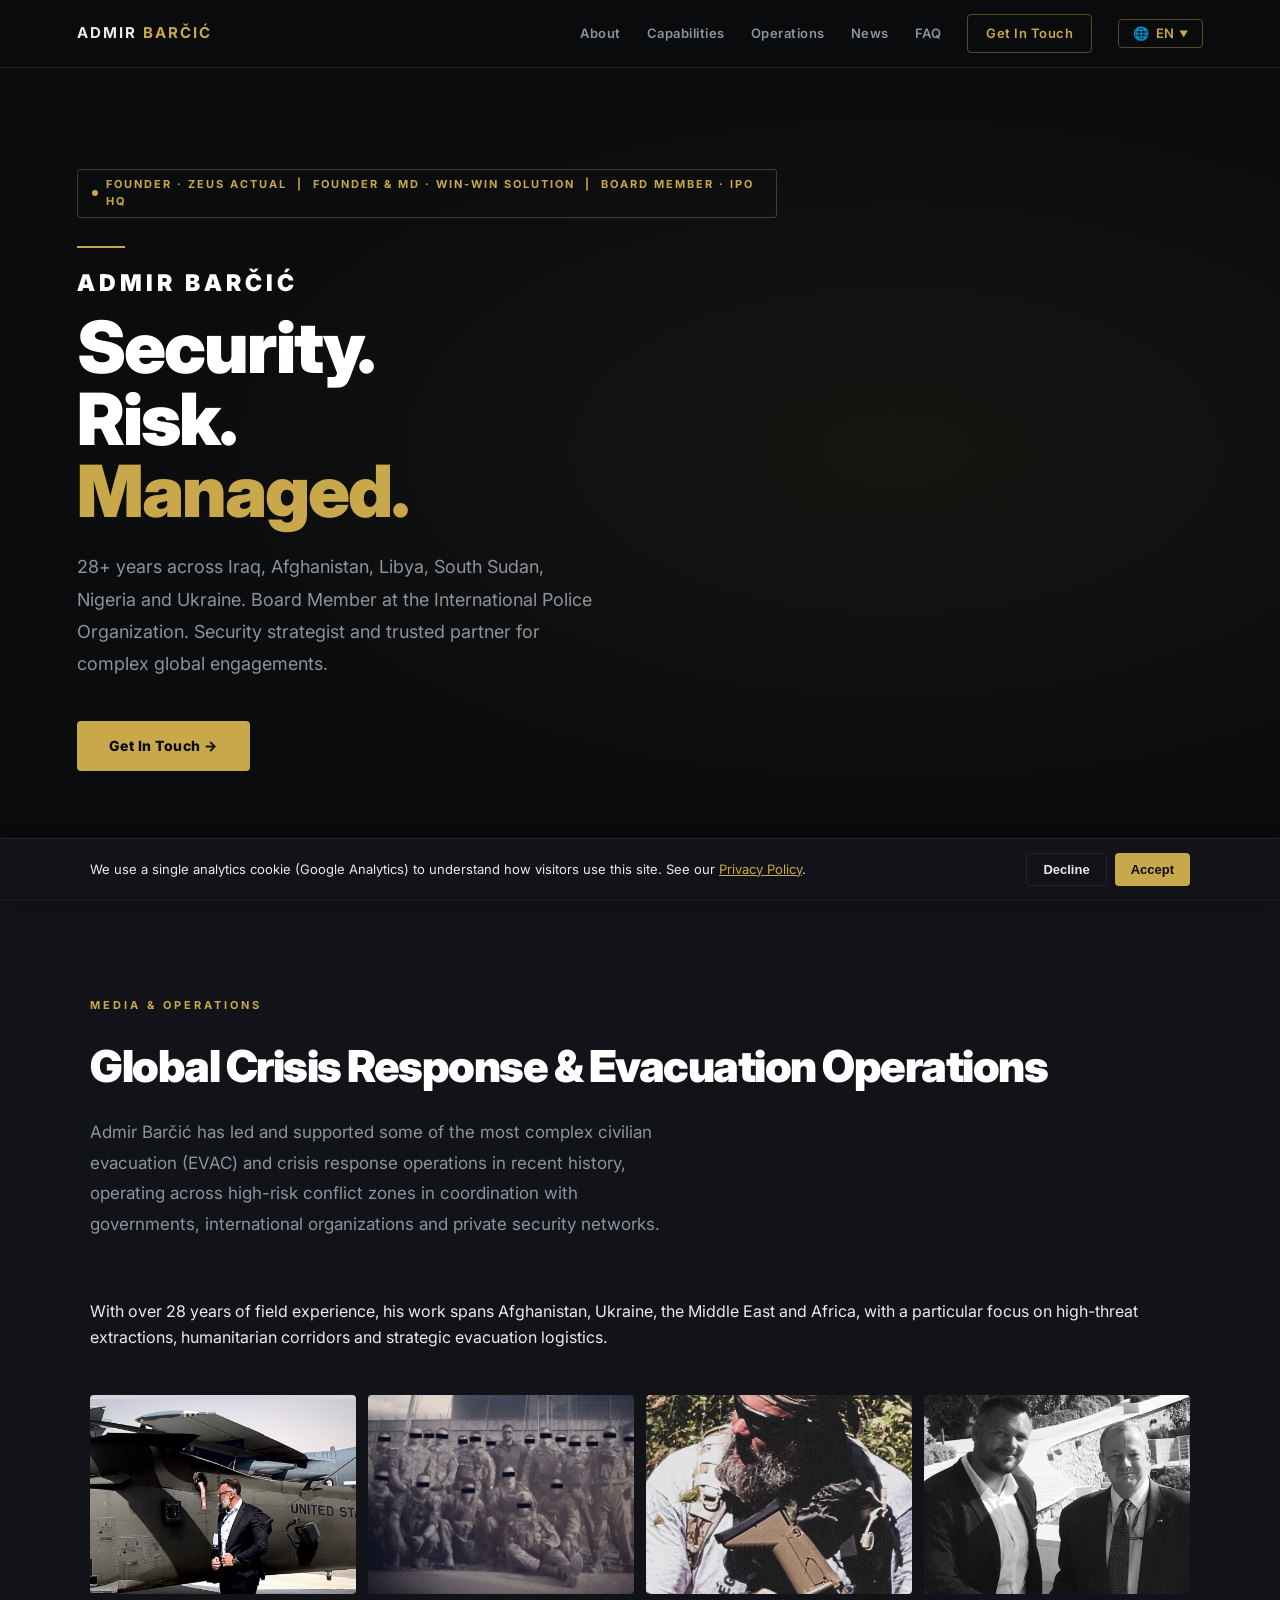
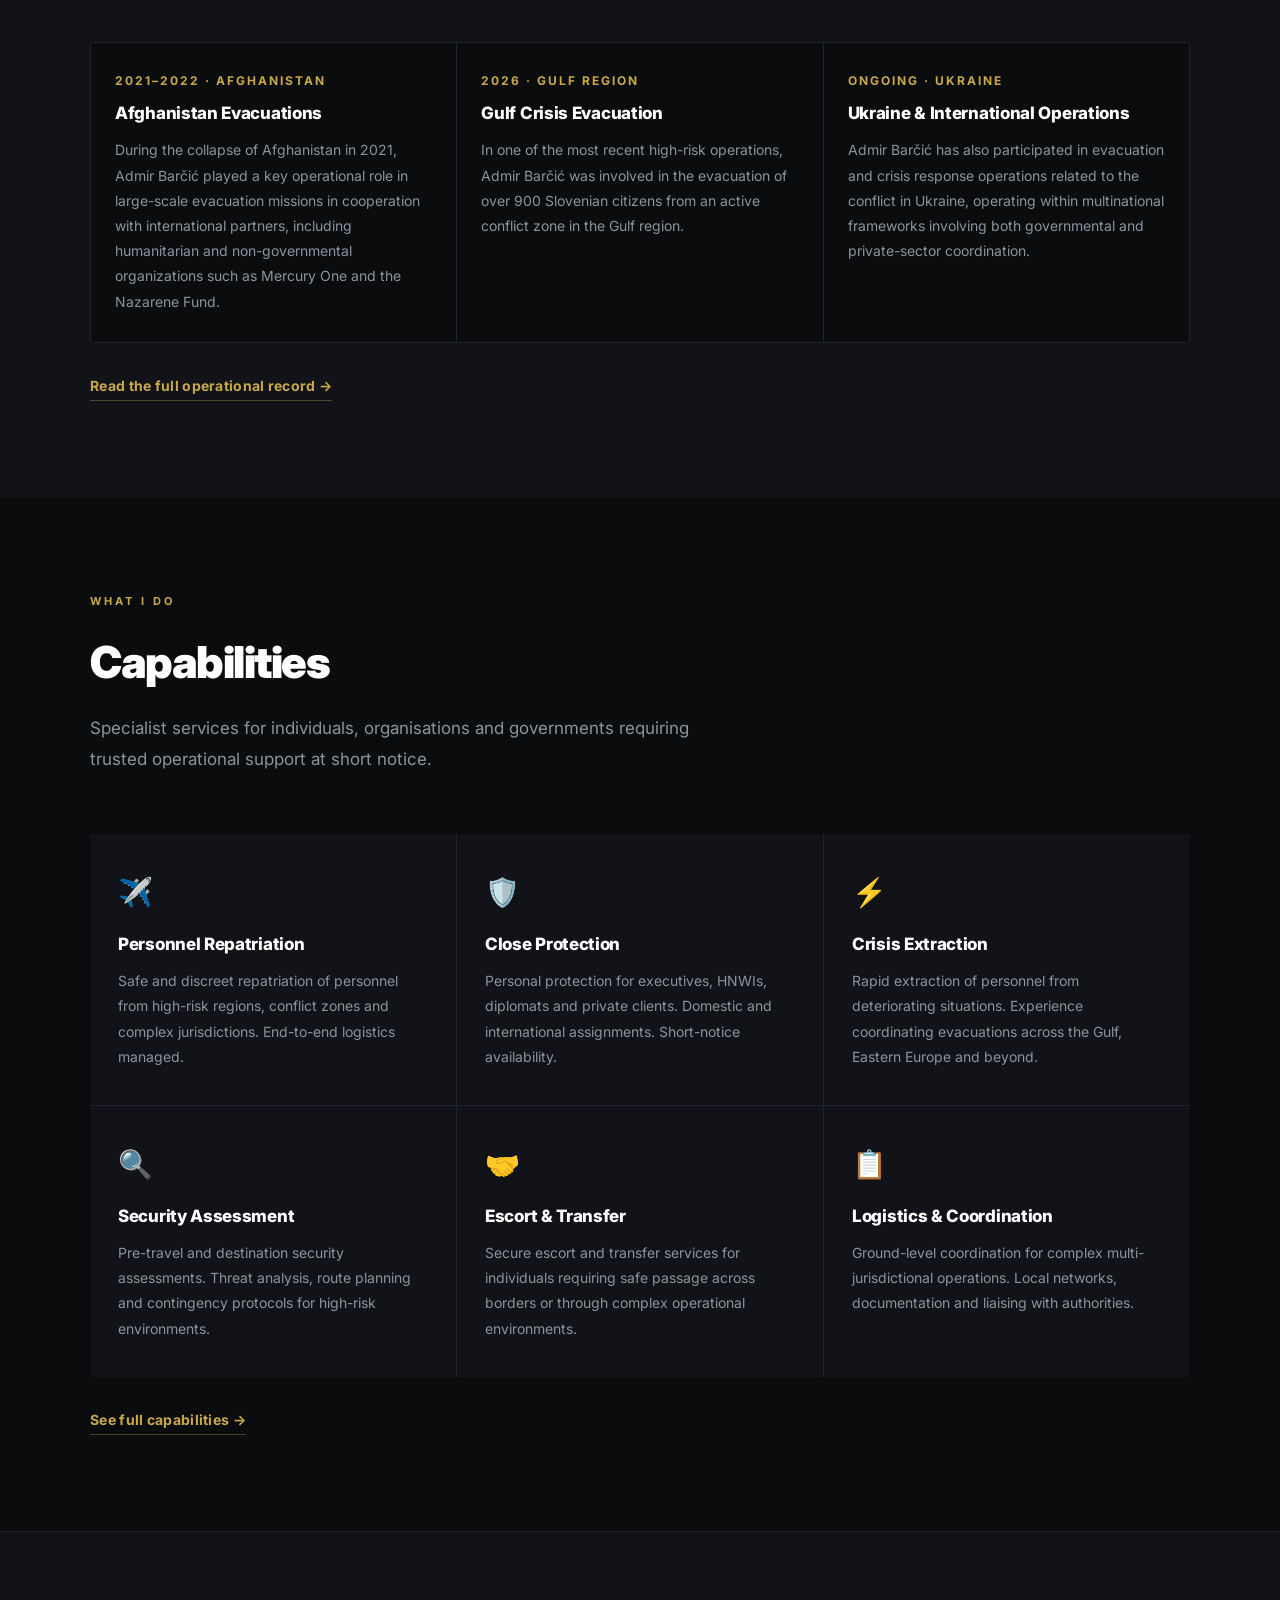
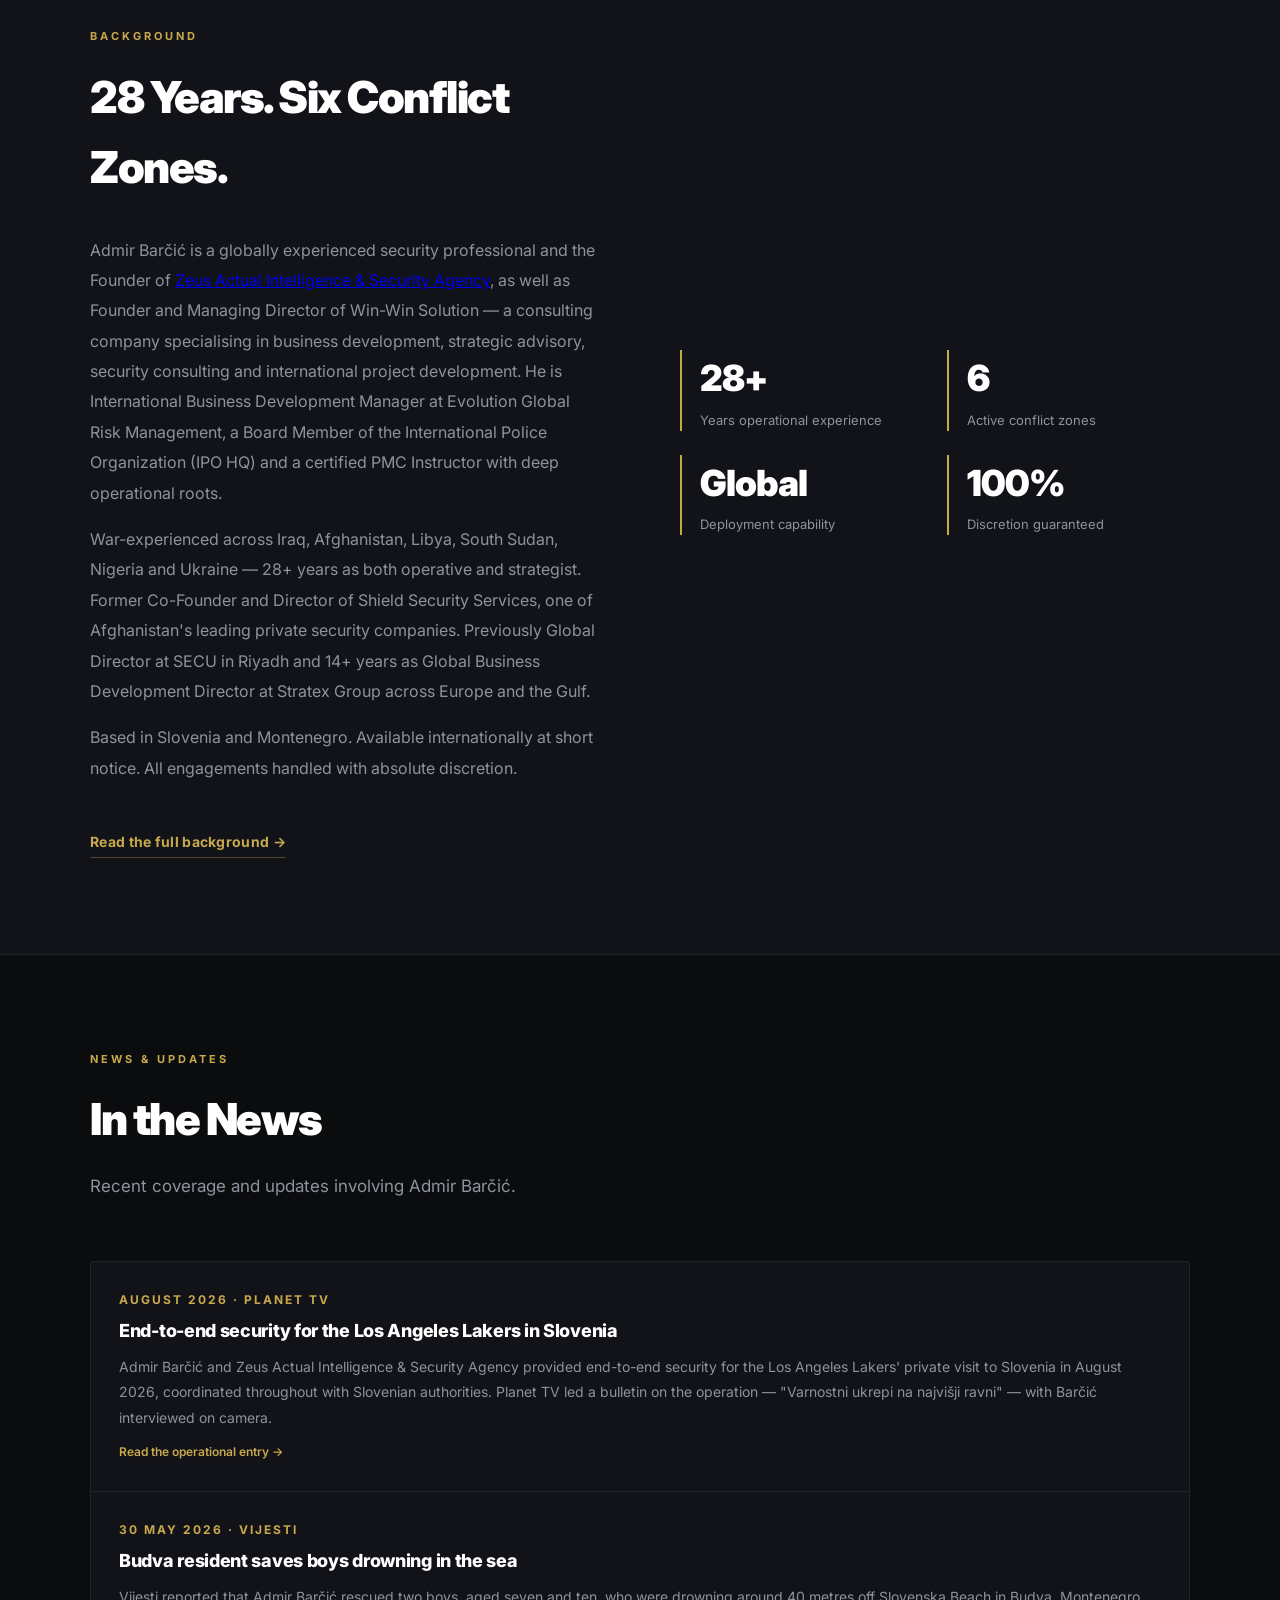
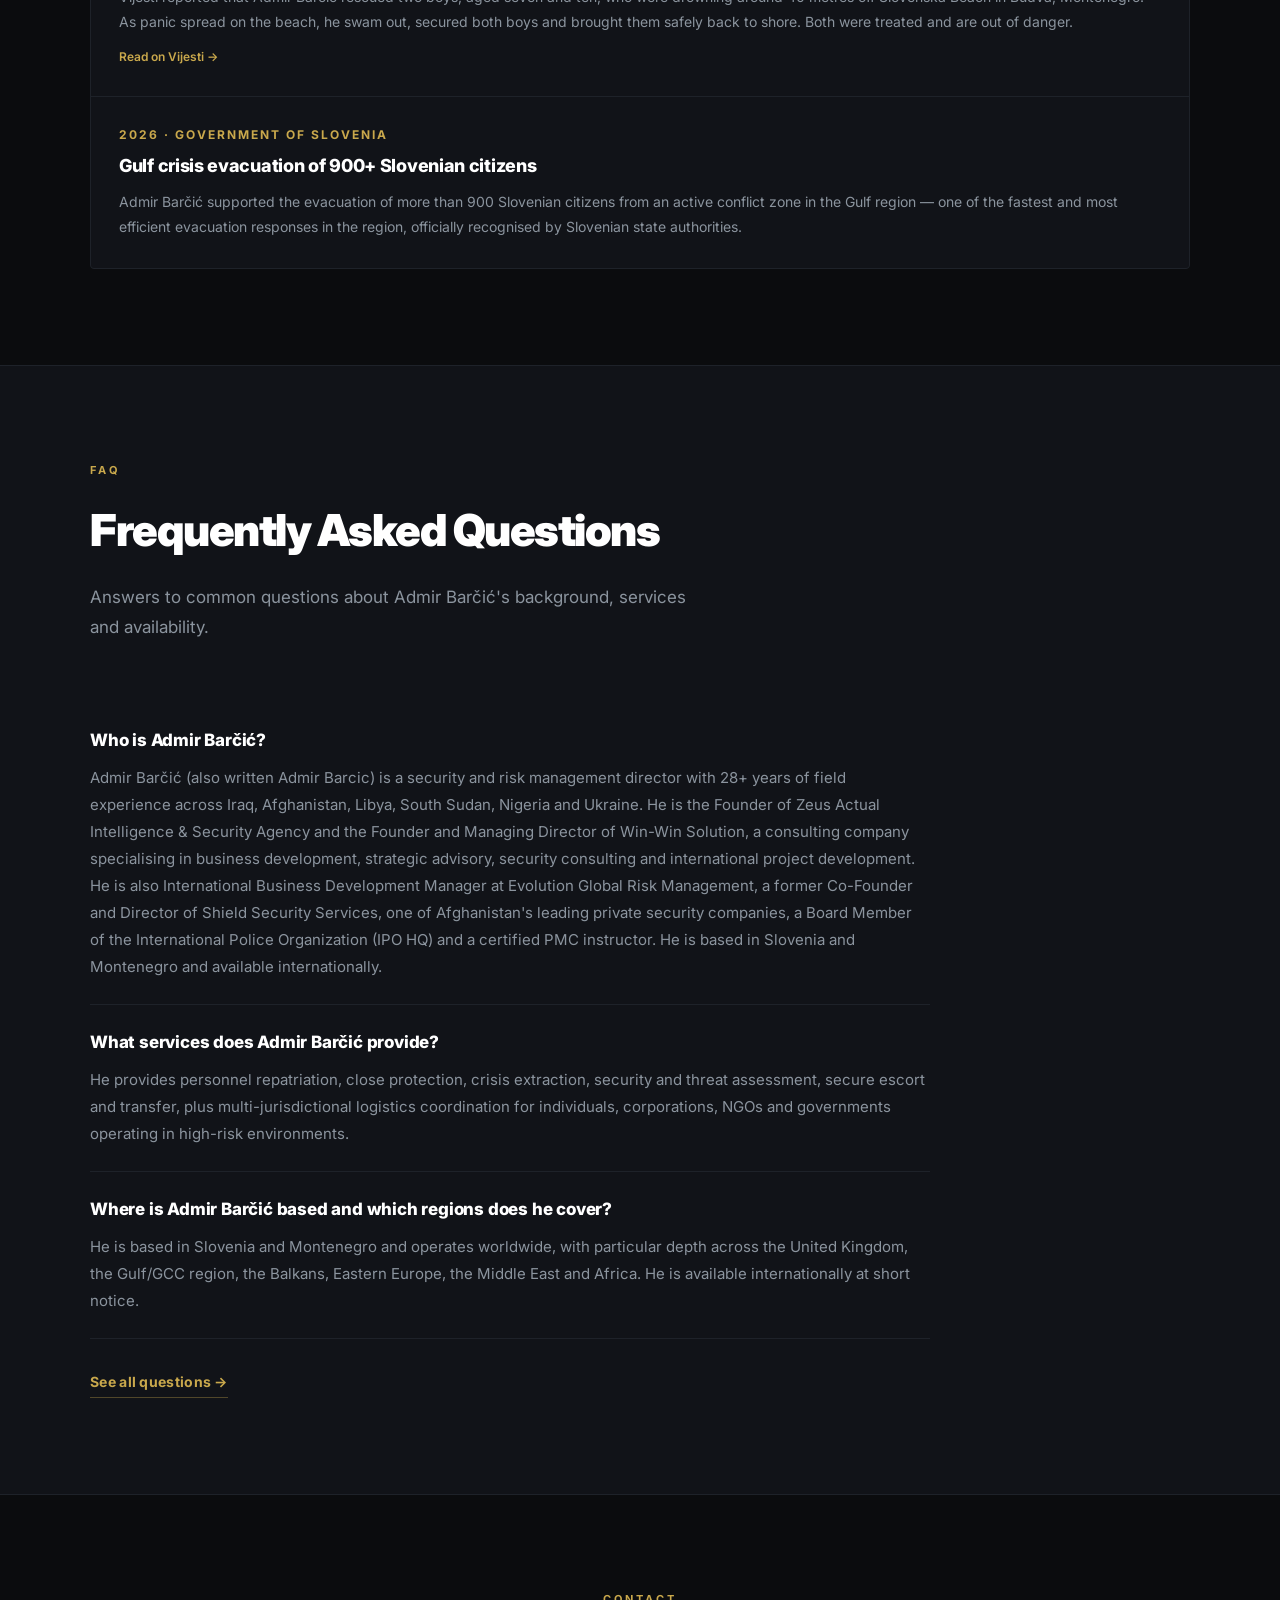
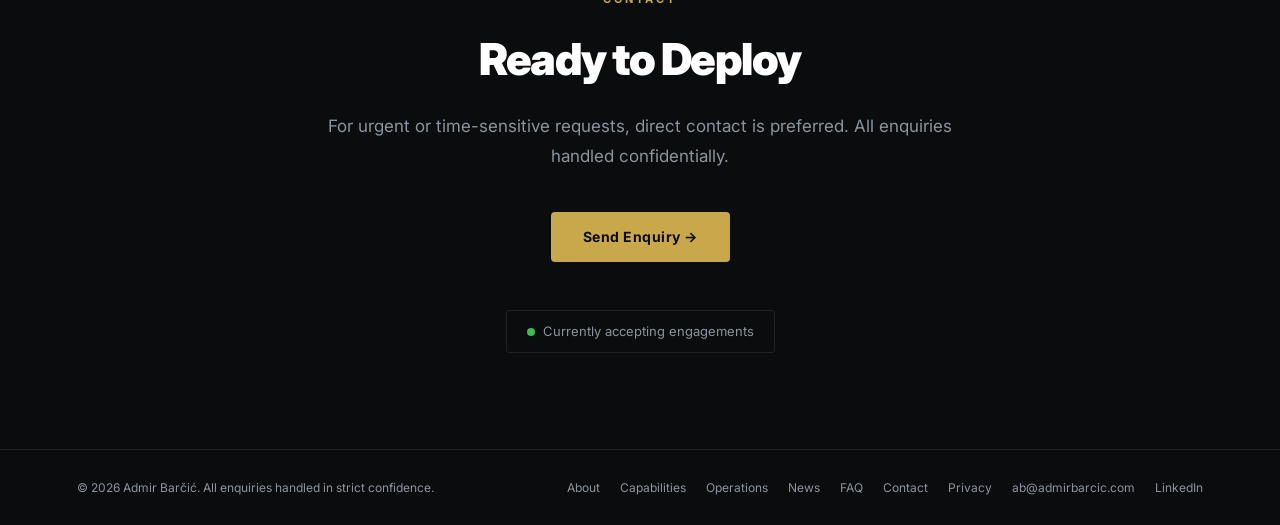
==== commit afac23f6: "Zeus Actual: link to zeusstrategic.me in schema, homepage, about page and llms.txt" ====
--- a/index.html
+++ b/index.html
@@ -116,6 +116,8 @@
       "@type": "Organization",
       "@id": "https://admirbarcic.com/#zeus",
       "name": "Zeus Actual Intelligence & Security Agency",
+      "alternateName": "Zeus Strategic",
+      "url": "https://zeusstrategic.me/",
       "description": "Intelligence and security agency founded by Admir Barčić, providing intelligence, security and risk services to governments, international organisations and private clients.",
       "founder": {
         "@id": "https://admirbarcic.com/#person"
@@ -462,7 +464,7 @@
 <h2>28 Years. Six Conflict Zones.</h2>
 <div style="margin-top:32px">
 <div class="profile-text">
-<p>Admir Barčić is a globally experienced security professional and the Founder of Zeus Actual Intelligence &amp; Security Agency, as well as Founder and Managing Director of Win-Win Solution — a consulting company specialising in business development, strategic advisory, security consulting and international project development. He is International Business Development Manager at Evolution Global Risk Management, a Board Member of the International Police Organization (IPO HQ) and a certified PMC Instructor with deep operational roots.</p>
+<p>Admir Barčić is a globally experienced security professional and the Founder of <a href="https://zeusstrategic.me/" target="_blank" rel="noopener">Zeus Actual Intelligence &amp; Security Agency</a>, as well as Founder and Managing Director of Win-Win Solution — a consulting company specialising in business development, strategic advisory, security consulting and international project development. He is International Business Development Manager at Evolution Global Risk Management, a Board Member of the International Police Organization (IPO HQ) and a certified PMC Instructor with deep operational roots.</p>
 <p>War-experienced across Iraq, Afghanistan, Libya, South Sudan, Nigeria and Ukraine — 28+ years as both operative and strategist. Former Co-Founder and Director of Shield Security Services, one of Afghanistan's leading private security companies. Previously Global Director at SECU in Riyadh and 14+ years as Global Business Development Director at Stratex Group across Europe and the Gulf.</p>
 <p>Based in Slovenia and Montenegro. Available internationally at short notice. All engagements handled with absolute discretion.</p>
 <a class="section-more" href="/about.html">Read the full background &rarr;</a>
